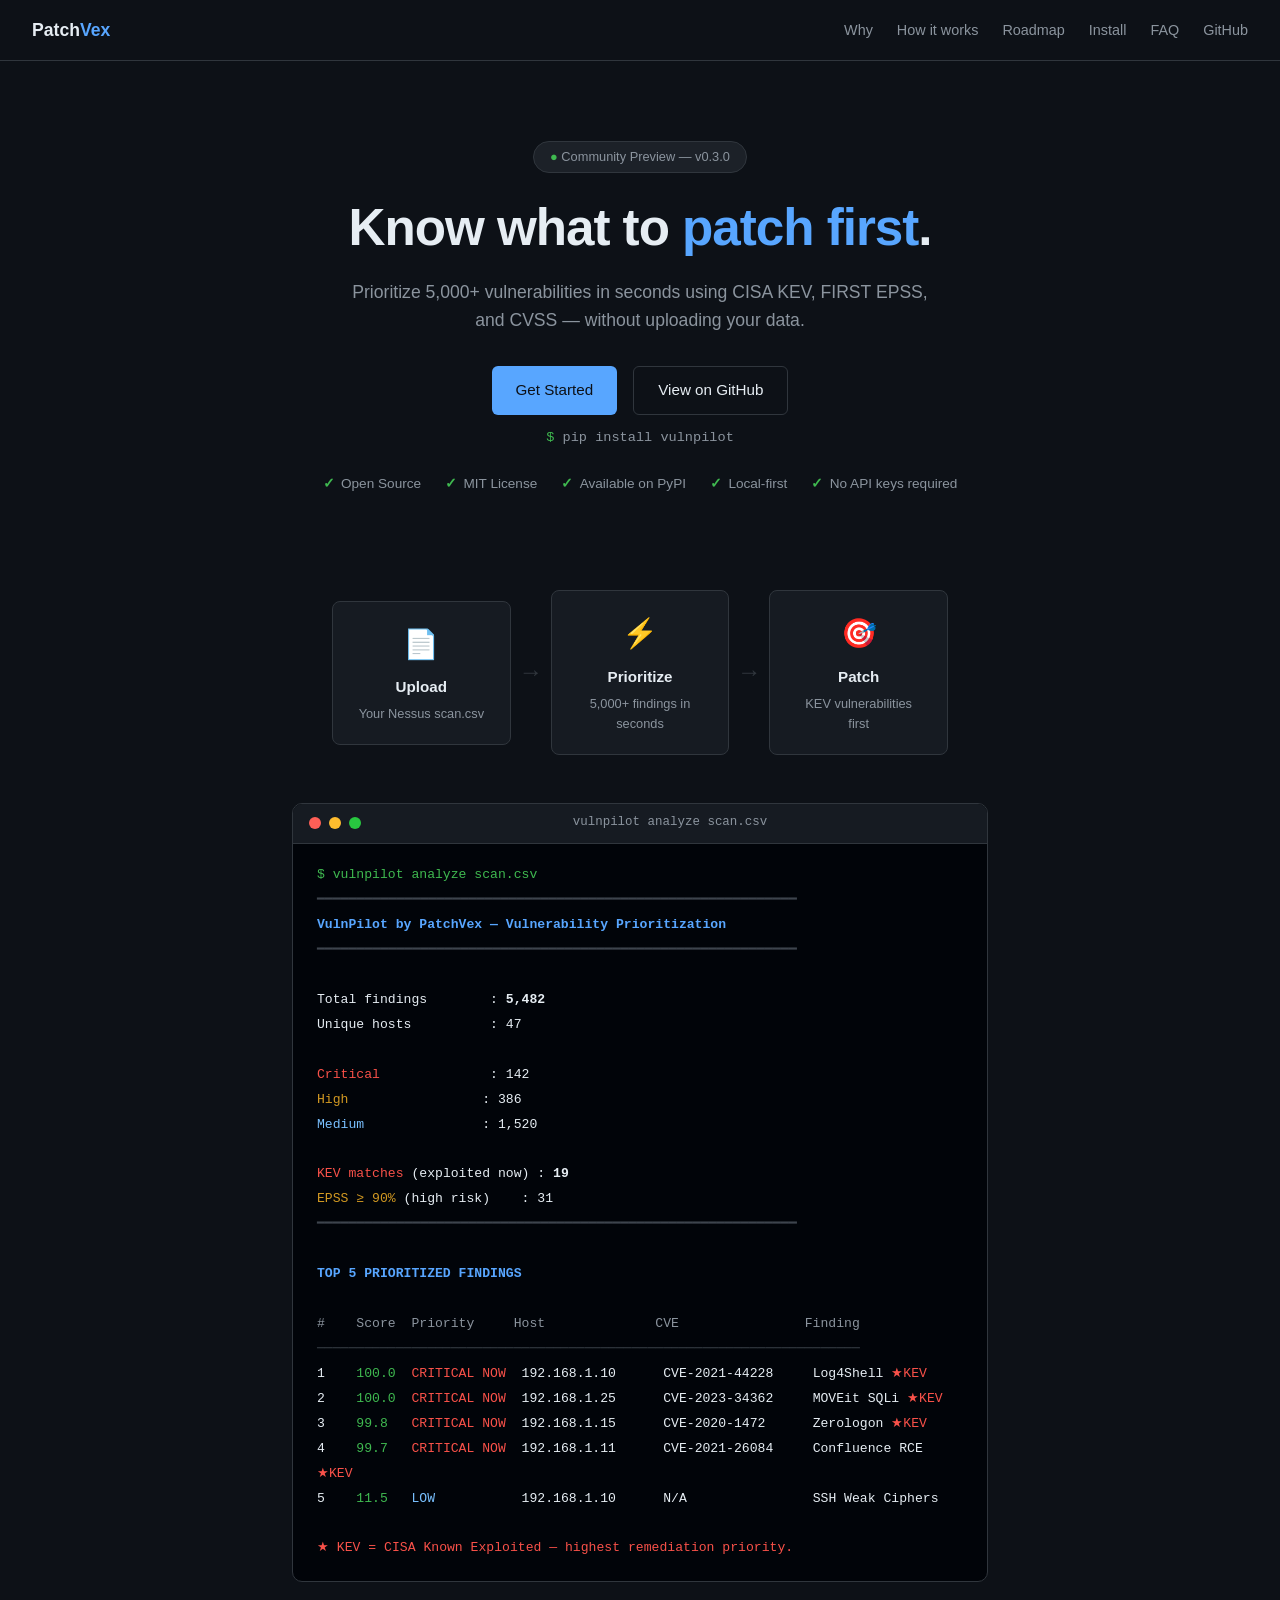
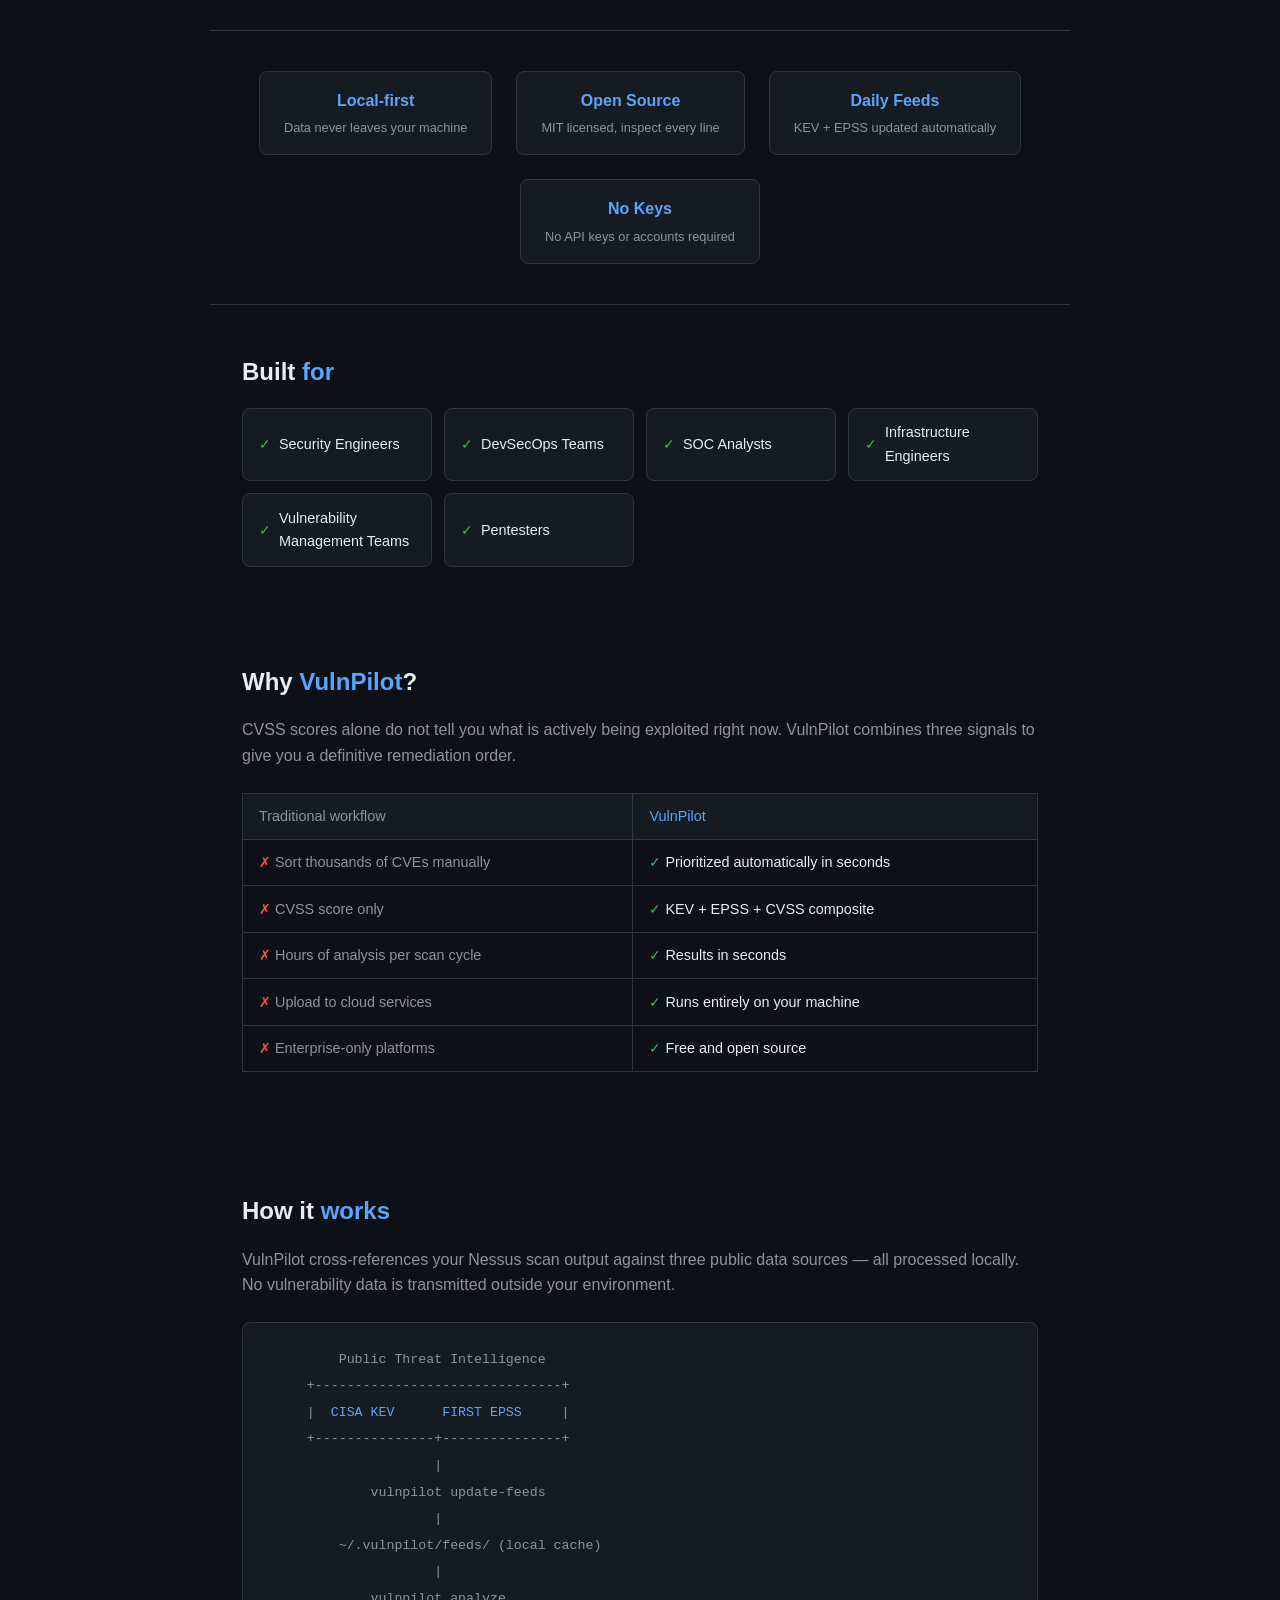
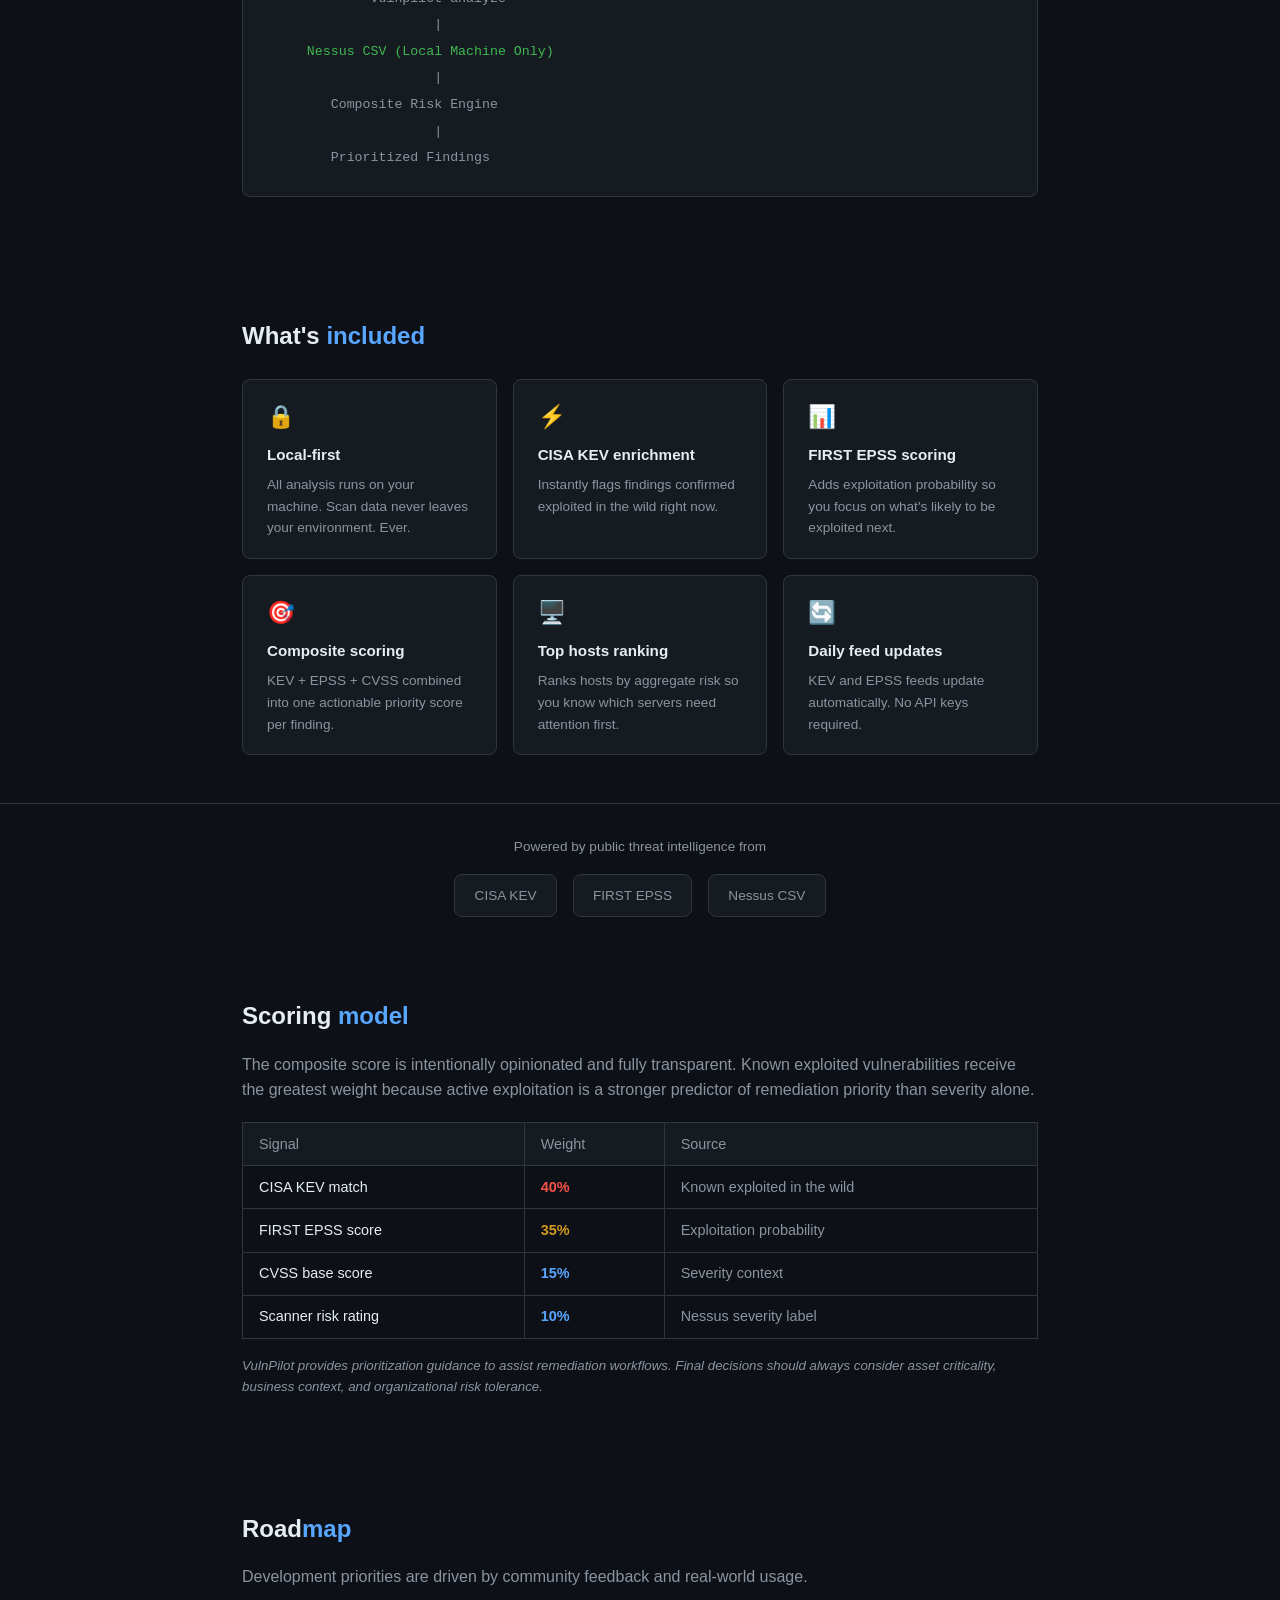
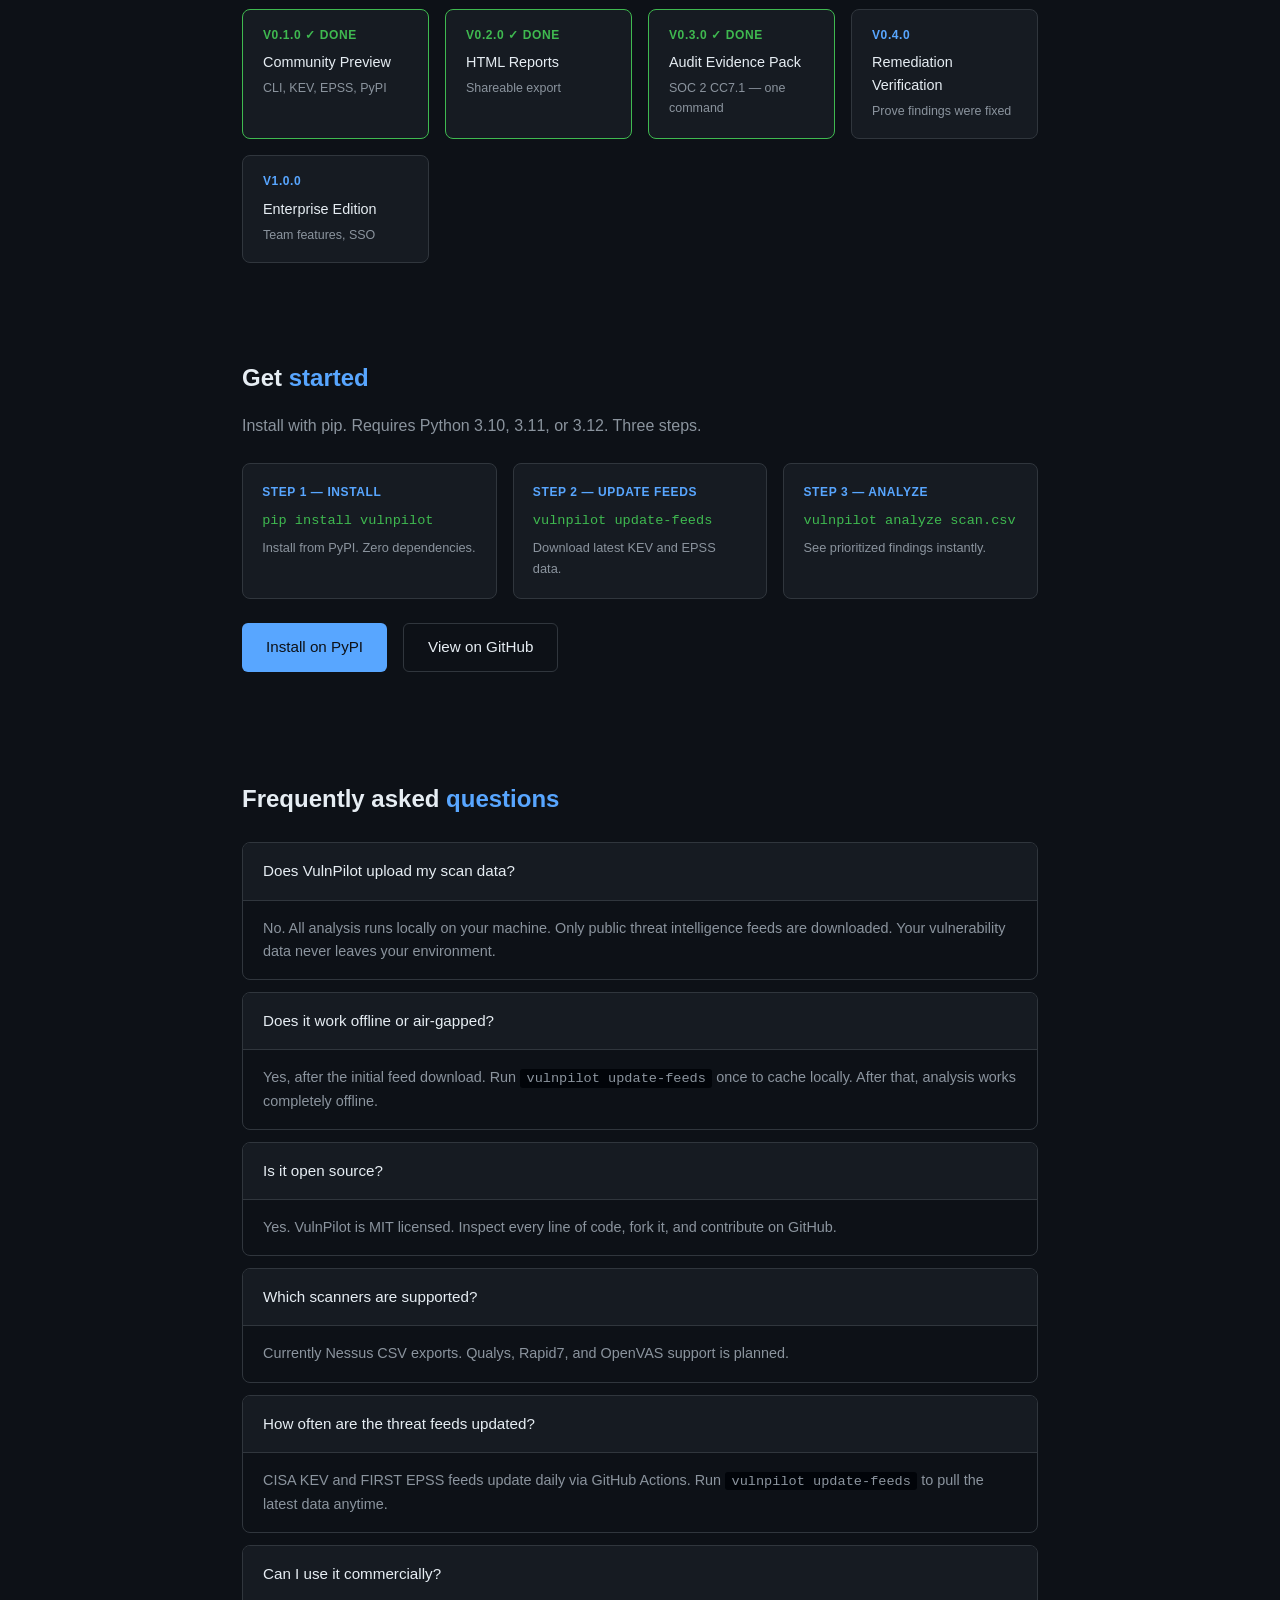
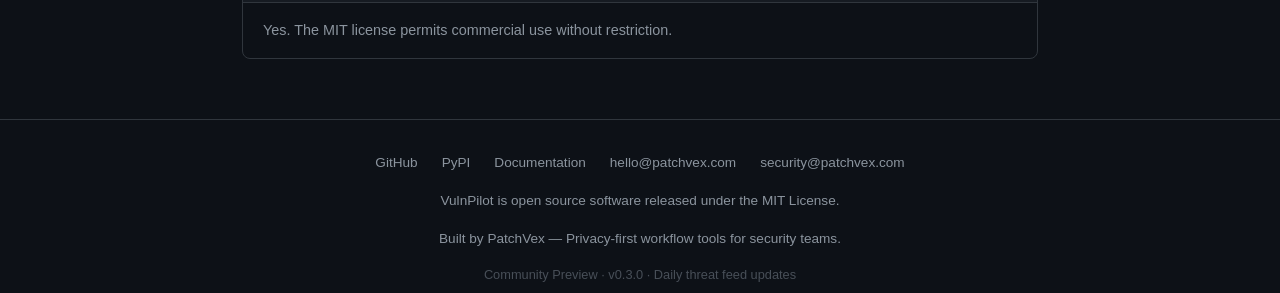
==== website/index.html @ 9aee4d4a "site: version badge and footer to v0.3.0, roadmap updated" ====
<!DOCTYPE html>
<html lang="en">
<head>
  <meta charset="UTF-8" />
  <meta name="viewport" content="width=device-width, initial-scale=1.0" />
  <meta name="description" content="VulnPilot by PatchVex — Prioritize 5,000+ vulnerabilities in seconds using CISA KEV, FIRST EPSS, and CVSS. Runs locally. Your data never leaves your machine." />
  <meta name="keywords" content="nessus vulnerability prioritization, CISA KEV, EPSS, vulnerability management, devsecops, security operations, vulnerability triage, CVE prioritization" />
  <link rel="icon" href="favicon.ico">
  <title>VulnPilot by PatchVex — Know what to patch first</title>
  <style>
    *, *::before, *::after { box-sizing: border-box; margin: 0; padding: 0; }
    :root {
      --bg: #0d1117; --surface: #161b22; --border: #30363d;
      --text: #e6edf3; --muted: #8b949e; --accent: #58a6ff;
      --green: #3fb950; --red: #f85149; --orange: #d29922;
      --font: -apple-system, BlinkMacSystemFont, 'Segoe UI', sans-serif;
      --mono: 'SFMono-Regular', Consolas, 'Liberation Mono', monospace;
    }
    body { background: var(--bg); color: var(--text); font-family: var(--font); line-height: 1.6; }
    a { color: var(--accent); text-decoration: none; }
    a:hover { text-decoration: underline; }

    nav {
      border-bottom: 1px solid var(--border); padding: 1rem 2rem;
      display: flex; justify-content: space-between; align-items: center;
      position: sticky; top: 0; background: var(--bg); z-index: 100;
    }
    .nav-brand { font-size: 1.1rem; font-weight: 600; }
    .nav-brand span { color: var(--accent); }
    .nav-links { display: flex; gap: 1.5rem; font-size: 0.9rem; }
    .nav-links a { color: var(--muted); }
    .nav-links a:hover { color: var(--text); text-decoration: none; }

    .hero { max-width: 860px; margin: 0 auto; padding: 5rem 2rem 3rem; text-align: center; }
    .badge {
      display: inline-block; background: #1c2128; border: 1px solid var(--border);
      border-radius: 2rem; padding: 0.3rem 1rem; font-size: 0.8rem;
      color: var(--muted); margin-bottom: 1.5rem;
    }
    .badge span { color: var(--green); }
    h1 { font-size: clamp(2rem, 5vw, 3.2rem); font-weight: 700; line-height: 1.2; margin-bottom: 1.2rem; letter-spacing: -0.02em; }
    h1 em { color: var(--accent); font-style: normal; }
    .subtitle { font-size: 1.1rem; color: var(--muted); max-width: 600px; margin: 0 auto 2rem; }
    .cta-group { display: flex; gap: 1rem; justify-content: center; flex-wrap: wrap; margin-bottom: 0.75rem; }
    .btn { display: inline-flex; align-items: center; gap: 0.5rem; padding: 0.7rem 1.5rem; border-radius: 6px; font-size: 0.95rem; font-weight: 500; transition: opacity 0.2s; }
    .btn:hover { opacity: 0.85; text-decoration: none; }
    .btn-primary { background: var(--accent); color: #0d1117; }
    .btn-secondary { background: transparent; color: var(--text); border: 1px solid var(--border); }
    .pip-hint { font-family: var(--mono); font-size: 0.85rem; color: var(--muted); margin-bottom: 1.5rem; }
    .pip-hint span { color: var(--green); }

    .trust-badges { display: flex; justify-content: center; gap: 1.5rem; flex-wrap: wrap; margin-top: 0.5rem; }
    .trust-item { display: flex; align-items: center; gap: 0.4rem; font-size: 0.85rem; color: var(--muted); }
    .trust-item .check { color: var(--green); font-weight: 600; }

    /* WORKFLOW */
    .workflow { display: flex; justify-content: center; align-items: center; gap: 0; max-width: 680px; margin: 3rem auto; padding: 0 2rem; flex-wrap: wrap; }
    .wf-step { background: var(--surface); border: 1px solid var(--border); border-radius: 8px; padding: 1.2rem 1.5rem; text-align: center; flex: 1; min-width: 150px; }
    .wf-icon { font-size: 1.8rem; margin-bottom: 0.5rem; }
    .wf-title { font-weight: 600; font-size: 0.95rem; margin-bottom: 0.3rem; }
    .wf-desc { font-size: 0.8rem; color: var(--muted); }
    .wf-arrow { font-size: 1.5rem; color: var(--border); padding: 0 0.5rem; flex-shrink: 0; }

    .terminal-wrap { max-width: 760px; margin: 3rem auto; padding: 0 2rem; }
    .terminal { background: #010409; border: 1px solid var(--border); border-radius: 10px; overflow: hidden; font-family: var(--mono); font-size: 0.82rem; }
    .terminal-bar { background: var(--surface); padding: 0.6rem 1rem; display: flex; align-items: center; gap: 0.5rem; border-bottom: 1px solid var(--border); }
    .dot { width: 12px; height: 12px; border-radius: 50%; }
    .dot-r { background: #ff5f57; } .dot-y { background: #febc2e; } .dot-g { background: #28c840; }
    .terminal-title { color: var(--muted); font-size: 0.78rem; margin: 0 auto; }
    .terminal-body { padding: 1.2rem 1.5rem; line-height: 1.9; }
    .t-cmd { color: var(--green); } .t-head { color: var(--accent); font-weight: bold; }
    .t-sep { color: #3d444d; } .t-crit { color: var(--red); } .t-warn { color: var(--orange); }
    .t-low { color: #79c0ff; } .t-muted { color: var(--muted); } .t-kev { color: var(--red); } .t-score { color: var(--green); }

    .stats { display: flex; justify-content: center; gap: 1.5rem; padding: 2.5rem 2rem; flex-wrap: wrap; border-top: 1px solid var(--border); border-bottom: 1px solid var(--border); max-width: 860px; margin: 0 auto; }
    .stat-item { background: var(--surface); border: 1px solid var(--border); border-radius: 8px; padding: 1rem 1.5rem; text-align: center; min-width: 160px; }
    .stat-num { font-size: 1rem; font-weight: 600; color: var(--accent); }
    .stat-label { font-size: 0.8rem; color: var(--muted); margin-top: 0.3rem; }

    .who-section { max-width: 860px; margin: 0 auto; padding: 3rem 2rem; }
    .who-grid { display: grid; grid-template-columns: repeat(auto-fit, minmax(160px, 1fr)); gap: 0.75rem; margin-top: 1rem; }
    .who-item { background: var(--surface); border: 1px solid var(--border); border-radius: 8px; padding: 0.8rem 1rem; font-size: 0.9rem; display: flex; align-items: center; gap: 0.5rem; }
    .who-item .check { color: var(--green); }

    section { max-width: 860px; margin: 0 auto; padding: 3rem 2rem; }
    h2 { font-size: 1.5rem; font-weight: 600; margin-bottom: 1rem; }
    h2 .accent { color: var(--accent); }
    p { color: var(--muted); margin-bottom: 1rem; }

    .compare-table { width: 100%; border-collapse: collapse; margin: 1.5rem 0; font-size: 0.9rem; }
    .compare-table th { text-align: left; padding: 0.7rem 1rem; background: var(--surface); border: 1px solid var(--border); color: var(--muted); font-weight: 500; }
    .compare-table th:last-child { color: var(--accent); }
    .compare-table td { padding: 0.7rem 1rem; border: 1px solid var(--border); color: var(--muted); }
    .compare-table td:last-child { color: var(--text); }
    .cross { color: var(--red); } .check-g { color: var(--green); }

    .arch { background: var(--surface); border: 1px solid var(--border); border-radius: 8px; padding: 1.5rem 2rem; font-family: var(--mono); font-size: 0.83rem; line-height: 2; color: var(--muted); margin: 1.5rem 0; overflow-x: auto; }
    .arch .hl { color: var(--accent); } .arch .gr { color: var(--green); }

    .features { display: grid; grid-template-columns: repeat(auto-fit, minmax(240px, 1fr)); gap: 1rem; margin-top: 1.5rem; }
    .feature { background: var(--surface); border: 1px solid var(--border); border-radius: 8px; padding: 1.2rem 1.5rem; }
    .feature-icon { font-size: 1.4rem; margin-bottom: 0.5rem; }
    .feature-title { font-weight: 600; margin-bottom: 0.4rem; font-size: 0.95rem; }
    .feature-desc { font-size: 0.85rem; color: var(--muted); }

    .powered-by { text-align: center; padding: 2rem; border-top: 1px solid var(--border); }
    .powered-by p { font-size: 0.85rem; color: var(--muted); margin-bottom: 1rem; }
    .powered-logos { display: flex; justify-content: center; gap: 1rem; flex-wrap: wrap; }
    .powered-logo { background: var(--surface); border: 1px solid var(--border); border-radius: 8px; padding: 0.6rem 1.2rem; font-size: 0.85rem; color: var(--muted); font-weight: 500; }
    .powered-logo a { color: var(--muted); }
    .powered-logo a:hover { color: var(--text); text-decoration: none; }

    .score-table { width: 100%; border-collapse: collapse; margin-top: 1.2rem; font-size: 0.9rem; }
    .score-table th { text-align: left; padding: 0.6rem 1rem; background: var(--surface); border: 1px solid var(--border); color: var(--muted); font-weight: 500; }
    .score-table td { padding: 0.6rem 1rem; border: 1px solid var(--border); color: var(--muted); }
    .score-table td:first-child { color: var(--text); font-weight: 500; }
    .w-high { color: var(--red); font-weight: 600; } .w-med { color: var(--orange); font-weight: 600; } .w-low { color: var(--accent); font-weight: 600; }

    .roadmap-grid { display: grid; grid-template-columns: repeat(auto-fit, minmax(160px, 1fr)); gap: 1rem; margin-top: 1.2rem; }
    .roadmap-item { background: var(--surface); border: 1px solid var(--border); border-radius: 8px; padding: 1rem 1.25rem; }
    .roadmap-ver { font-size: 0.75rem; color: var(--accent); font-weight: 600; margin-bottom: 0.4rem; text-transform: uppercase; letter-spacing: 0.05em; }
    .roadmap-feature { font-size: 0.9rem; font-weight: 500; margin-bottom: 0.3rem; }
    .roadmap-status { font-size: 0.78rem; color: var(--muted); }
    .done { border-color: var(--green); }
    .done .roadmap-ver { color: var(--green); }

    .install-steps { display: grid; grid-template-columns: repeat(auto-fit, minmax(200px, 1fr)); gap: 1rem; margin: 1.5rem 0; }
    .install-step { background: var(--surface); border: 1px solid var(--border); border-radius: 8px; padding: 1.2rem; }
    .step-num { font-size: 0.75rem; color: var(--accent); font-weight: 600; margin-bottom: 0.5rem; text-transform: uppercase; letter-spacing: 0.05em; }
    .step-cmd { font-family: var(--mono); font-size: 0.85rem; color: var(--green); margin-bottom: 0.4rem; }
    .step-desc { font-size: 0.8rem; color: var(--muted); }

    .faq { margin-top: 1.5rem; }
    .faq-item { border: 1px solid var(--border); border-radius: 8px; margin-bottom: 0.75rem; overflow: hidden; }
    .faq-q { padding: 1rem 1.25rem; font-weight: 500; font-size: 0.95rem; background: var(--surface); }
    .faq-a { padding: 1rem 1.25rem; font-size: 0.9rem; color: var(--muted); border-top: 1px solid var(--border); }
    .faq-a code { font-family: var(--mono); background: #010409; padding: 0.1rem 0.4rem; border-radius: 3px; font-size: 0.85rem; }

    footer { border-top: 1px solid var(--border); padding: 2rem; text-align: center; color: var(--muted); font-size: 0.85rem; }
    footer a { color: var(--muted); }
    footer a:hover { color: var(--text); }
    .footer-links { display: flex; justify-content: center; gap: 1.5rem; margin-bottom: 1rem; flex-wrap: wrap; }
    .footer-meta { margin-top: 0.75rem; font-size: 0.8rem; color: #484f58; }

    @media (max-width: 600px) {
      .nav-links { display: none; }
      .wf-arrow { display: none; }
      .trust-badges { gap: 0.75rem; }
    }
  </style>
</head>
<body>

<nav>
  <div class="nav-brand">Patch<span>Vex</span></div>
  <div class="nav-links">
    <a href="#why">Why</a>
    <a href="#how-it-works">How it works</a>
    <a href="#roadmap">Roadmap</a>
    <a href="#install">Install</a>
    <a href="#faq">FAQ</a>
    <a href="https://github.com/PatchVex/vulnpilot">GitHub</a>
  </div>
</nav>

<div class="hero">
  <div class="badge"><span>●</span> Community Preview — v0.3.0</div>
  <h1>Know what to <em>patch first</em>.</h1>
  <p class="subtitle">
    Prioritize 5,000+ vulnerabilities in seconds using CISA KEV, FIRST EPSS, and CVSS — without uploading your data.
  </p>
  <div class="cta-group">
    <a href="https://pypi.org/project/vulnpilot/" class="btn btn-primary">Get Started</a>
    <a href="https://github.com/PatchVex/vulnpilot" class="btn btn-secondary">View on GitHub</a>
  </div>
  <p class="pip-hint"><span>$</span> pip install vulnpilot</p>
  <div class="trust-badges">
    <div class="trust-item"><span class="check">✓</span> Open Source</div>
    <div class="trust-item"><span class="check">✓</span> MIT License</div>
    <div class="trust-item"><span class="check">✓</span> Available on PyPI</div>
    <div class="trust-item"><span class="check">✓</span> Local-first</div>
    <div class="trust-item"><span class="check">✓</span> No API keys required</div>
  </div>
</div>

<!-- WORKFLOW -->
<div class="workflow">
  <div class="wf-step">
    <div class="wf-icon">📄</div>
    <div class="wf-title">Upload</div>
    <div class="wf-desc">Your Nessus scan.csv</div>
  </div>
  <div class="wf-arrow">→</div>
  <div class="wf-step">
    <div class="wf-icon">⚡</div>
    <div class="wf-title">Prioritize</div>
    <div class="wf-desc">5,000+ findings in seconds</div>
  </div>
  <div class="wf-arrow">→</div>
  <div class="wf-step">
    <div class="wf-icon">🎯</div>
    <div class="wf-title">Patch</div>
    <div class="wf-desc">KEV vulnerabilities first</div>
  </div>
</div>

<!-- TERMINAL -->
<div class="terminal-wrap">
  <div class="terminal">
    <div class="terminal-bar">
      <div class="dot dot-r"></div><div class="dot dot-y"></div><div class="dot dot-g"></div>
      <span class="terminal-title">vulnpilot analyze scan.csv</span>
    </div>
    <div class="terminal-body">
      <div class="t-cmd">$ vulnpilot analyze scan.csv</div>
      <div class="t-sep">━━━━━━━━━━━━━━━━━━━━━━━━━━━━━━━━━━━━━━━━━━━━━━━━━━━━━━━━━━━━</div>
      <div class="t-head">  VulnPilot by PatchVex — Vulnerability Prioritization</div>
      <div class="t-sep">━━━━━━━━━━━━━━━━━━━━━━━━━━━━━━━━━━━━━━━━━━━━━━━━━━━━━━━━━━━━</div>
      <div>&nbsp;</div>
      <div>  Total findings&nbsp;&nbsp;&nbsp;&nbsp;&nbsp;&nbsp;&nbsp;&nbsp;: <strong>5,482</strong></div>
      <div>  Unique hosts&nbsp;&nbsp;&nbsp;&nbsp;&nbsp;&nbsp;&nbsp;&nbsp;&nbsp;&nbsp;: 47</div>
      <div>&nbsp;</div>
      <div>  <span class="t-crit">Critical</span>&nbsp;&nbsp;&nbsp;&nbsp;&nbsp;&nbsp;&nbsp;&nbsp;&nbsp;&nbsp;&nbsp;&nbsp;&nbsp;&nbsp;: 142</div>
      <div>  <span class="t-warn">High</span>&nbsp;&nbsp;&nbsp;&nbsp;&nbsp;&nbsp;&nbsp;&nbsp;&nbsp;&nbsp;&nbsp;&nbsp;&nbsp;&nbsp;&nbsp;&nbsp;&nbsp;: 386</div>
      <div>  <span class="t-low">Medium</span>&nbsp;&nbsp;&nbsp;&nbsp;&nbsp;&nbsp;&nbsp;&nbsp;&nbsp;&nbsp;&nbsp;&nbsp;&nbsp;&nbsp;&nbsp;: 1,520</div>
      <div>&nbsp;</div>
      <div>  <span class="t-kev">KEV matches</span> (exploited now) : <strong>19</strong></div>
      <div>  <span class="t-warn">EPSS &ge; 90%</span> (high risk)&nbsp;&nbsp;&nbsp;&nbsp;: 31</div>
      <div class="t-sep">━━━━━━━━━━━━━━━━━━━━━━━━━━━━━━━━━━━━━━━━━━━━━━━━━━━━━━━━━━━━</div>
      <div>&nbsp;</div>
      <div class="t-head">  TOP 5 PRIORITIZED FINDINGS</div>
      <div>&nbsp;</div>
      <div class="t-muted">  #&nbsp;&nbsp;&nbsp;&nbsp;Score&nbsp;&nbsp;Priority&nbsp;&nbsp;&nbsp;&nbsp;&nbsp;Host&nbsp;&nbsp;&nbsp;&nbsp;&nbsp;&nbsp;&nbsp;&nbsp;&nbsp;&nbsp;&nbsp;&nbsp;&nbsp;&nbsp;CVE&nbsp;&nbsp;&nbsp;&nbsp;&nbsp;&nbsp;&nbsp;&nbsp;&nbsp;&nbsp;&nbsp;&nbsp;&nbsp;&nbsp;&nbsp;&nbsp;Finding</div>
      <div class="t-sep">  ─────────────────────────────────────────────────────────────────────</div>
      <div>  1&nbsp;&nbsp;&nbsp;&nbsp;<span class="t-score">100.0</span>&nbsp;&nbsp;<span class="t-crit">CRITICAL NOW</span>&nbsp;&nbsp;192.168.1.10&nbsp;&nbsp;&nbsp;&nbsp;&nbsp;&nbsp;CVE-2021-44228&nbsp;&nbsp;&nbsp;&nbsp;&nbsp;Log4Shell <span class="t-kev">★KEV</span></div>
      <div>  2&nbsp;&nbsp;&nbsp;&nbsp;<span class="t-score">100.0</span>&nbsp;&nbsp;<span class="t-crit">CRITICAL NOW</span>&nbsp;&nbsp;192.168.1.25&nbsp;&nbsp;&nbsp;&nbsp;&nbsp;&nbsp;CVE-2023-34362&nbsp;&nbsp;&nbsp;&nbsp;&nbsp;MOVEit SQLi <span class="t-kev">★KEV</span></div>
      <div>  3&nbsp;&nbsp;&nbsp;&nbsp;<span class="t-score">99.8</span>&nbsp;&nbsp;&nbsp;<span class="t-crit">CRITICAL NOW</span>&nbsp;&nbsp;192.168.1.15&nbsp;&nbsp;&nbsp;&nbsp;&nbsp;&nbsp;CVE-2020-1472&nbsp;&nbsp;&nbsp;&nbsp;&nbsp;&nbsp;Zerologon <span class="t-kev">★KEV</span></div>
      <div>  4&nbsp;&nbsp;&nbsp;&nbsp;<span class="t-score">99.7</span>&nbsp;&nbsp;&nbsp;<span class="t-crit">CRITICAL NOW</span>&nbsp;&nbsp;192.168.1.11&nbsp;&nbsp;&nbsp;&nbsp;&nbsp;&nbsp;CVE-2021-26084&nbsp;&nbsp;&nbsp;&nbsp;&nbsp;Confluence RCE <span class="t-kev">★KEV</span></div>
      <div>  5&nbsp;&nbsp;&nbsp;&nbsp;<span class="t-score">11.5</span>&nbsp;&nbsp;&nbsp;<span class="t-low">LOW</span>&nbsp;&nbsp;&nbsp;&nbsp;&nbsp;&nbsp;&nbsp;&nbsp;&nbsp;&nbsp;&nbsp;192.168.1.10&nbsp;&nbsp;&nbsp;&nbsp;&nbsp;&nbsp;N/A&nbsp;&nbsp;&nbsp;&nbsp;&nbsp;&nbsp;&nbsp;&nbsp;&nbsp;&nbsp;&nbsp;&nbsp;&nbsp;&nbsp;&nbsp;&nbsp;SSH Weak Ciphers</div>
      <div>&nbsp;</div>
      <div class="t-kev">  ★ KEV = CISA Known Exploited — highest remediation priority.</div>
    </div>
  </div>
</div>

<!-- STATS -->
<div class="stats">
  <div class="stat-item"><div class="stat-num">Local-first</div><div class="stat-label">Data never leaves your machine</div></div>
  <div class="stat-item"><div class="stat-num">Open Source</div><div class="stat-label">MIT licensed, inspect every line</div></div>
  <div class="stat-item"><div class="stat-num">Daily Feeds</div><div class="stat-label">KEV + EPSS updated automatically</div></div>
  <div class="stat-item"><div class="stat-num">No Keys</div><div class="stat-label">No API keys or accounts required</div></div>
</div>

<!-- WHO IS THIS FOR -->
<div class="who-section">
  <h2>Built <span style="color:var(--accent)">for</span></h2>
  <div class="who-grid">
    <div class="who-item"><span class="check">✓</span> Security Engineers</div>
    <div class="who-item"><span class="check">✓</span> DevSecOps Teams</div>
    <div class="who-item"><span class="check">✓</span> SOC Analysts</div>
    <div class="who-item"><span class="check">✓</span> Infrastructure Engineers</div>
    <div class="who-item"><span class="check">✓</span> Vulnerability Management Teams</div>
    <div class="who-item"><span class="check">✓</span> Pentesters</div>
  </div>
</div>

<!-- WHY -->
<section id="why">
  <h2>Why <span class="accent">VulnPilot</span>?</h2>
  <p>CVSS scores alone do not tell you what is actively being exploited right now. VulnPilot combines three signals to give you a definitive remediation order.</p>
  <table class="compare-table">
    <thead><tr><th>Traditional workflow</th><th>VulnPilot</th></tr></thead>
    <tbody>
      <tr><td><span class="cross">✗</span> Sort thousands of CVEs manually</td><td><span class="check-g">✓</span> Prioritized automatically in seconds</td></tr>
      <tr><td><span class="cross">✗</span> CVSS score only</td><td><span class="check-g">✓</span> KEV + EPSS + CVSS composite</td></tr>
      <tr><td><span class="cross">✗</span> Hours of analysis per scan cycle</td><td><span class="check-g">✓</span> Results in seconds</td></tr>
      <tr><td><span class="cross">✗</span> Upload to cloud services</td><td><span class="check-g">✓</span> Runs entirely on your machine</td></tr>
      <tr><td><span class="cross">✗</span> Enterprise-only platforms</td><td><span class="check-g">✓</span> Free and open source</td></tr>
    </tbody>
  </table>
</section>

<!-- HOW IT WORKS -->
<section id="how-it-works">
  <h2>How it <span class="accent">works</span></h2>
  <p>VulnPilot cross-references your Nessus scan output against three public data sources — all processed locally. No vulnerability data is transmitted outside your environment.</p>
  <div class="arch">
<pre>
        Public Threat Intelligence
    +-------------------------------+
    |  <span class="hl">CISA KEV</span>      <span class="hl">FIRST EPSS</span>     |
    +---------------+---------------+
                    |
            vulnpilot update-feeds
                    |
        ~/.vulnpilot/feeds/ (local cache)
                    |
            vulnpilot analyze
                    |
    <span class="gr">Nessus CSV (Local Machine Only)</span>
                    |
       Composite Risk Engine
                    |
       Prioritized Findings
</pre>
  </div>
</section>

<!-- FEATURES -->
<section>
  <h2>What's <span class="accent">included</span></h2>
  <div class="features">
    <div class="feature"><div class="feature-icon">🔒</div><div class="feature-title">Local-first</div><div class="feature-desc">All analysis runs on your machine. Scan data never leaves your environment. Ever.</div></div>
    <div class="feature"><div class="feature-icon">⚡</div><div class="feature-title">CISA KEV enrichment</div><div class="feature-desc">Instantly flags findings confirmed exploited in the wild right now.</div></div>
    <div class="feature"><div class="feature-icon">📊</div><div class="feature-title">FIRST EPSS scoring</div><div class="feature-desc">Adds exploitation probability so you focus on what's likely to be exploited next.</div></div>
    <div class="feature"><div class="feature-icon">🎯</div><div class="feature-title">Composite scoring</div><div class="feature-desc">KEV + EPSS + CVSS combined into one actionable priority score per finding.</div></div>
    <div class="feature"><div class="feature-icon">🖥️</div><div class="feature-title">Top hosts ranking</div><div class="feature-desc">Ranks hosts by aggregate risk so you know which servers need attention first.</div></div>
    <div class="feature"><div class="feature-icon">🔄</div><div class="feature-title">Daily feed updates</div><div class="feature-desc">KEV and EPSS feeds update automatically. No API keys required.</div></div>
  </div>
</section>

<!-- POWERED BY -->
<div class="powered-by">
  <p>Powered by public threat intelligence from</p>
  <div class="powered-logos">
    <div class="powered-logo"><a href="https://www.cisa.gov/known-exploited-vulnerabilities-catalog" target="_blank">CISA KEV</a></div>
    <div class="powered-logo"><a href="https://www.first.org/epss/" target="_blank">FIRST EPSS</a></div>
    <div class="powered-logo"><a href="https://www.tenable.com/products/nessus" target="_blank">Nessus CSV</a></div>
  </div>
</div>

<!-- SCORING -->
<section>
  <h2>Scoring <span class="accent">model</span></h2>
  <p>The composite score is intentionally opinionated and fully transparent. Known exploited vulnerabilities receive the greatest weight because active exploitation is a stronger predictor of remediation priority than severity alone.</p>
  <table class="score-table">
    <thead><tr><th>Signal</th><th>Weight</th><th>Source</th></tr></thead>
    <tbody>
      <tr><td>CISA KEV match</td><td><span class="w-high">40%</span></td><td>Known exploited in the wild</td></tr>
      <tr><td>FIRST EPSS score</td><td><span class="w-med">35%</span></td><td>Exploitation probability</td></tr>
      <tr><td>CVSS base score</td><td><span class="w-low">15%</span></td><td>Severity context</td></tr>
      <tr><td>Scanner risk rating</td><td><span class="w-low">10%</span></td><td>Nessus severity label</td></tr>
    </tbody>
  </table>
  <p style="margin-top:1rem;font-size:0.83rem;font-style:italic;">VulnPilot provides prioritization guidance to assist remediation workflows. Final decisions should always consider asset criticality, business context, and organizational risk tolerance.</p>
</section>

<!-- ROADMAP -->
<section id="roadmap">
  <h2>Road<span class="accent">map</span></h2>
  <p>Development priorities are driven by community feedback and real-world usage.</p>
  <div class="roadmap-grid">
    <div class="roadmap-item done"><div class="roadmap-ver">v0.1.0 ✓ Done</div><div class="roadmap-feature">Community Preview</div><div class="roadmap-status">CLI, KEV, EPSS, PyPI</div></div>
    <div class="roadmap-item done"><div class="roadmap-ver">v0.2.0 ✓ Done</div><div class="roadmap-feature">HTML Reports</div><div class="roadmap-status">Shareable export</div></div>
    <div class="roadmap-item done"><div class="roadmap-ver">v0.3.0 ✓ Done</div><div class="roadmap-feature">Audit Evidence Pack</div><div class="roadmap-status">SOC 2 CC7.1 — one command</div></div>
    <div class="roadmap-item"><div class="roadmap-ver">v0.4.0</div><div class="roadmap-feature">Remediation Verification</div><div class="roadmap-status">Prove findings were fixed</div></div>
    <div class="roadmap-item"><div class="roadmap-ver">v1.0.0</div><div class="roadmap-feature">Enterprise Edition</div><div class="roadmap-status">Team features, SSO</div></div>
  </div>
</section>

<!-- INSTALL -->
<section id="install">
  <h2>Get <span class="accent">started</span></h2>
  <p>Install with pip. Requires Python 3.10, 3.11, or 3.12. Three steps.</p>
  <div class="install-steps">
    <div class="install-step"><div class="step-num">Step 1 — Install</div><div class="step-cmd">pip install vulnpilot</div><div class="step-desc">Install from PyPI. Zero dependencies.</div></div>
    <div class="install-step"><div class="step-num">Step 2 — Update feeds</div><div class="step-cmd">vulnpilot update-feeds</div><div class="step-desc">Download latest KEV and EPSS data.</div></div>
    <div class="install-step"><div class="step-num">Step 3 — Analyze</div><div class="step-cmd">vulnpilot analyze scan.csv</div><div class="step-desc">See prioritized findings instantly.</div></div>
  </div>
  <div class="cta-group" style="justify-content:flex-start;margin-top:1.5rem;">
    <a href="https://pypi.org/project/vulnpilot/" class="btn btn-primary">Install on PyPI</a>
    <a href="https://github.com/PatchVex/vulnpilot" class="btn btn-secondary">View on GitHub</a>
  </div>
</section>

<!-- FAQ -->
<section id="faq">
  <h2>Frequently asked <span class="accent">questions</span></h2>
  <div class="faq">
    <div class="faq-item"><div class="faq-q">Does VulnPilot upload my scan data?</div><div class="faq-a">No. All analysis runs locally on your machine. Only public threat intelligence feeds are downloaded. Your vulnerability data never leaves your environment.</div></div>
    <div class="faq-item"><div class="faq-q">Does it work offline or air-gapped?</div><div class="faq-a">Yes, after the initial feed download. Run <code>vulnpilot update-feeds</code> once to cache locally. After that, analysis works completely offline.</div></div>
    <div class="faq-item"><div class="faq-q">Is it open source?</div><div class="faq-a">Yes. VulnPilot is MIT licensed. Inspect every line of code, fork it, and contribute on GitHub.</div></div>
    <div class="faq-item"><div class="faq-q">Which scanners are supported?</div><div class="faq-a">Currently Nessus CSV exports. Qualys, Rapid7, and OpenVAS support is planned.</div></div>
    <div class="faq-item"><div class="faq-q">How often are the threat feeds updated?</div><div class="faq-a">CISA KEV and FIRST EPSS feeds update daily via GitHub Actions. Run <code>vulnpilot update-feeds</code> to pull the latest data anytime.</div></div>
    <div class="faq-item"><div class="faq-q">Can I use it commercially?</div><div class="faq-a">Yes. The MIT license permits commercial use without restriction.</div></div>
  </div>
</section>

<footer>
  <div class="footer-links">
    <a href="https://github.com/PatchVex/vulnpilot">GitHub</a>
    <a href="https://pypi.org/project/vulnpilot/">PyPI</a>
    <a href="https://github.com/PatchVex/vulnpilot/blob/main/README.md">Documentation</a>
    <a href="mailto:hello@patchvex.com">hello@patchvex.com</a>
    <a href="mailto:security@patchvex.com">security@patchvex.com</a>
  </div>
  <p>VulnPilot is open source software released under the MIT License.</p>
  <p style="margin-top:0.5rem;">Built by <a href="https://patchvex.com">PatchVex</a> — Privacy-first workflow tools for security teams.</p>
  <div class="footer-meta">Community Preview · v0.3.0 · Daily threat feed updates</div>
</footer>

</body>
</html>
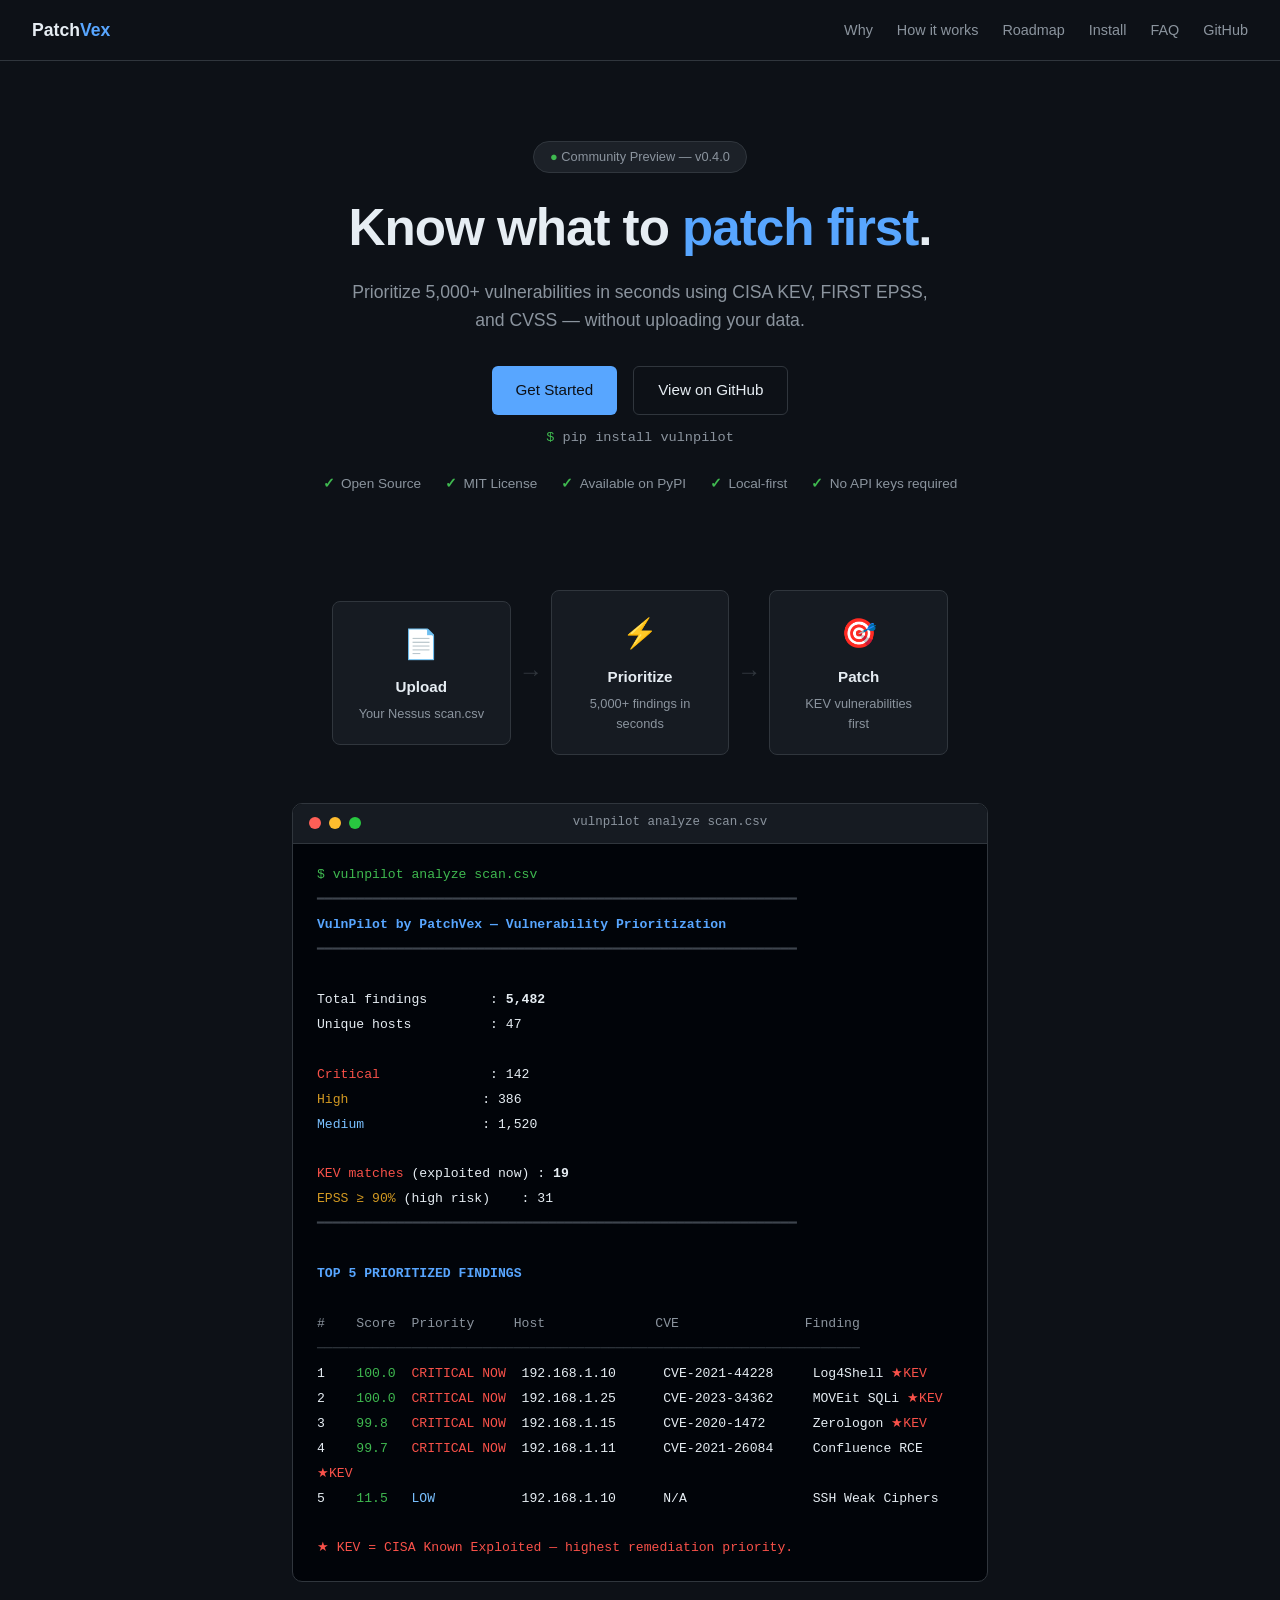
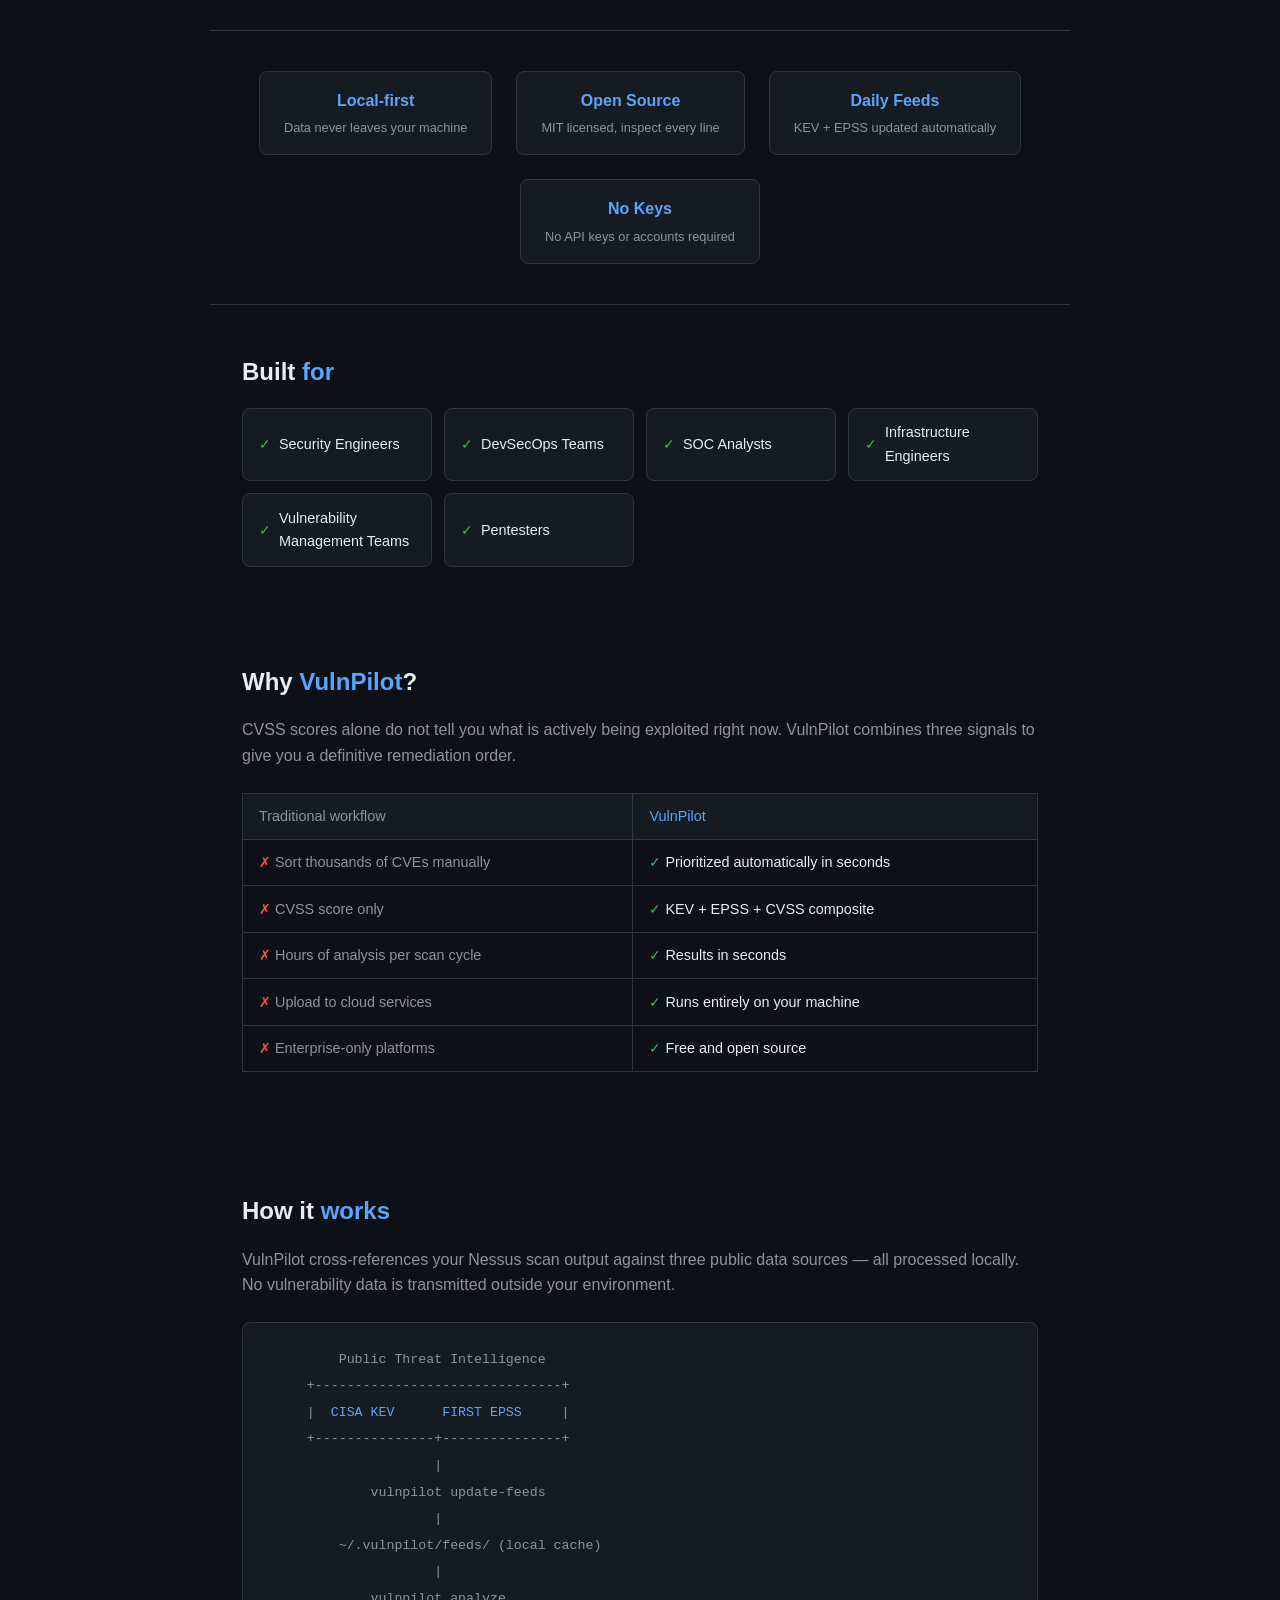
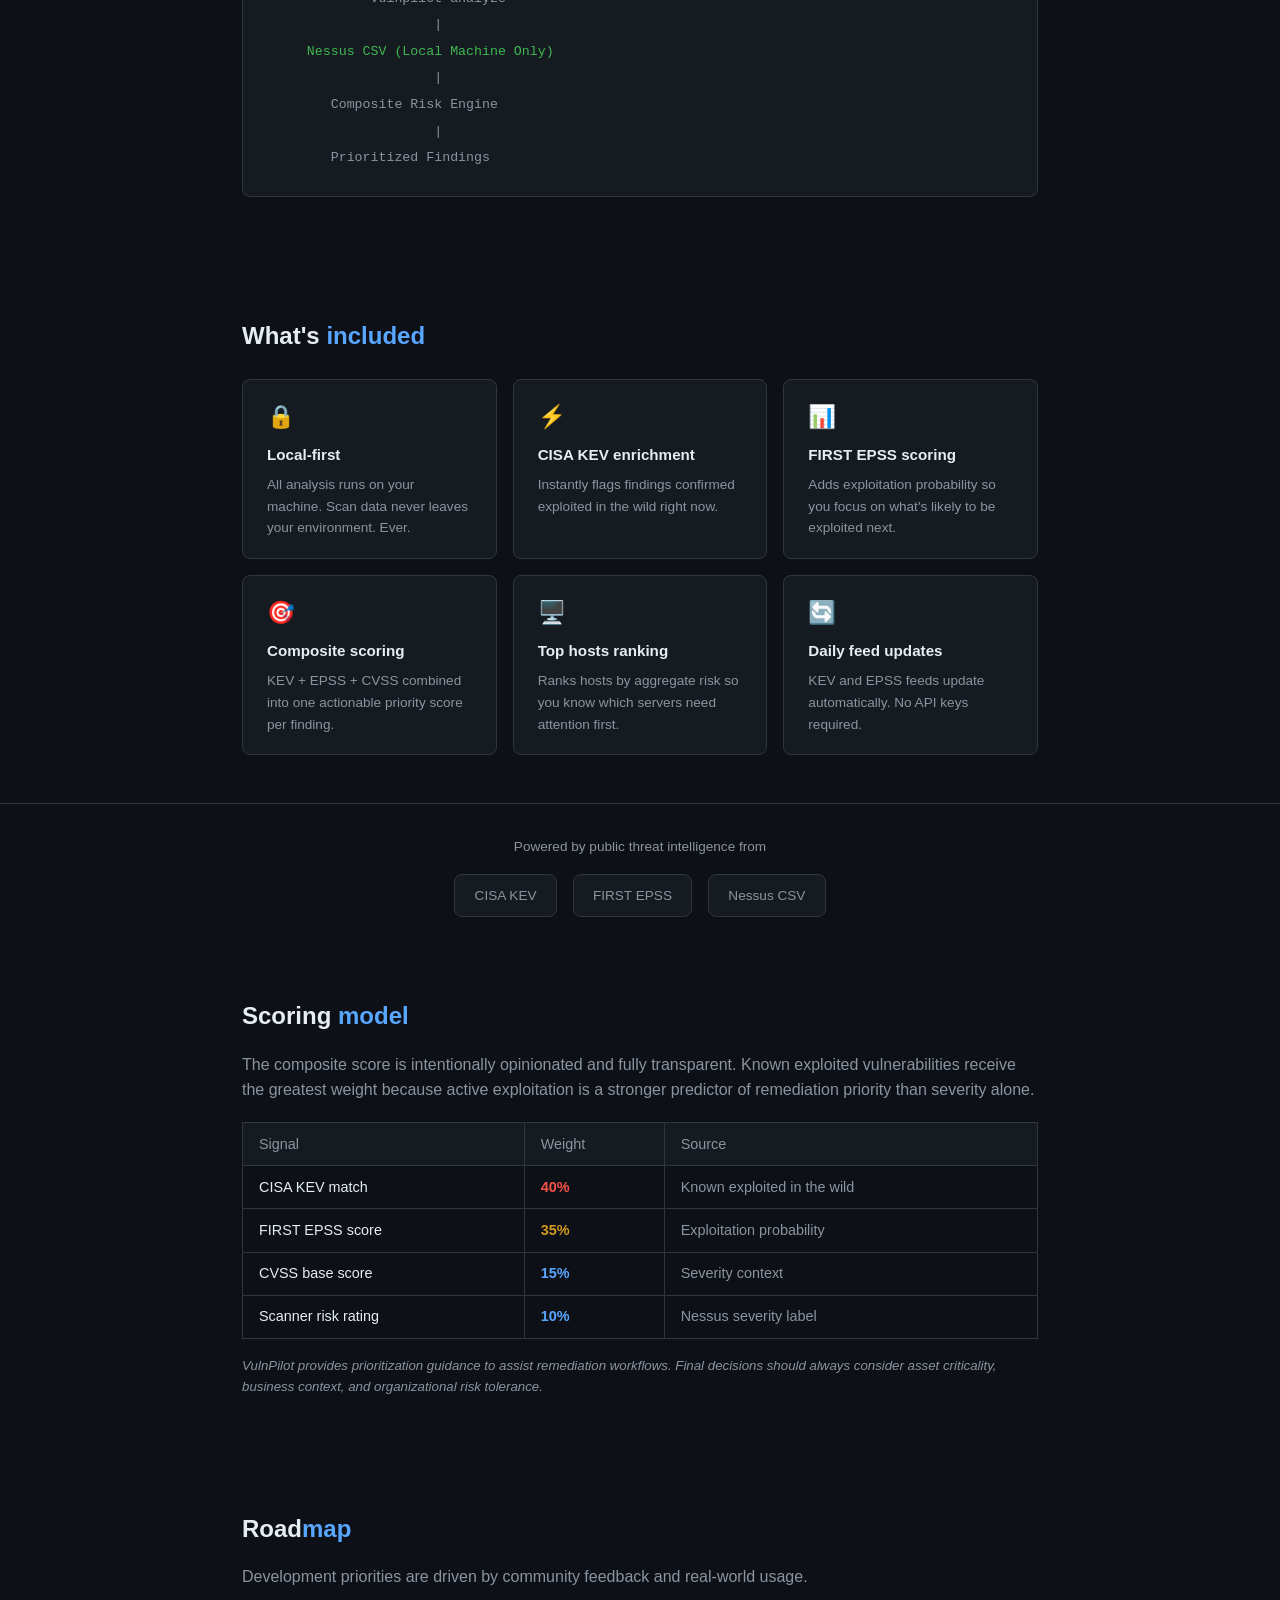
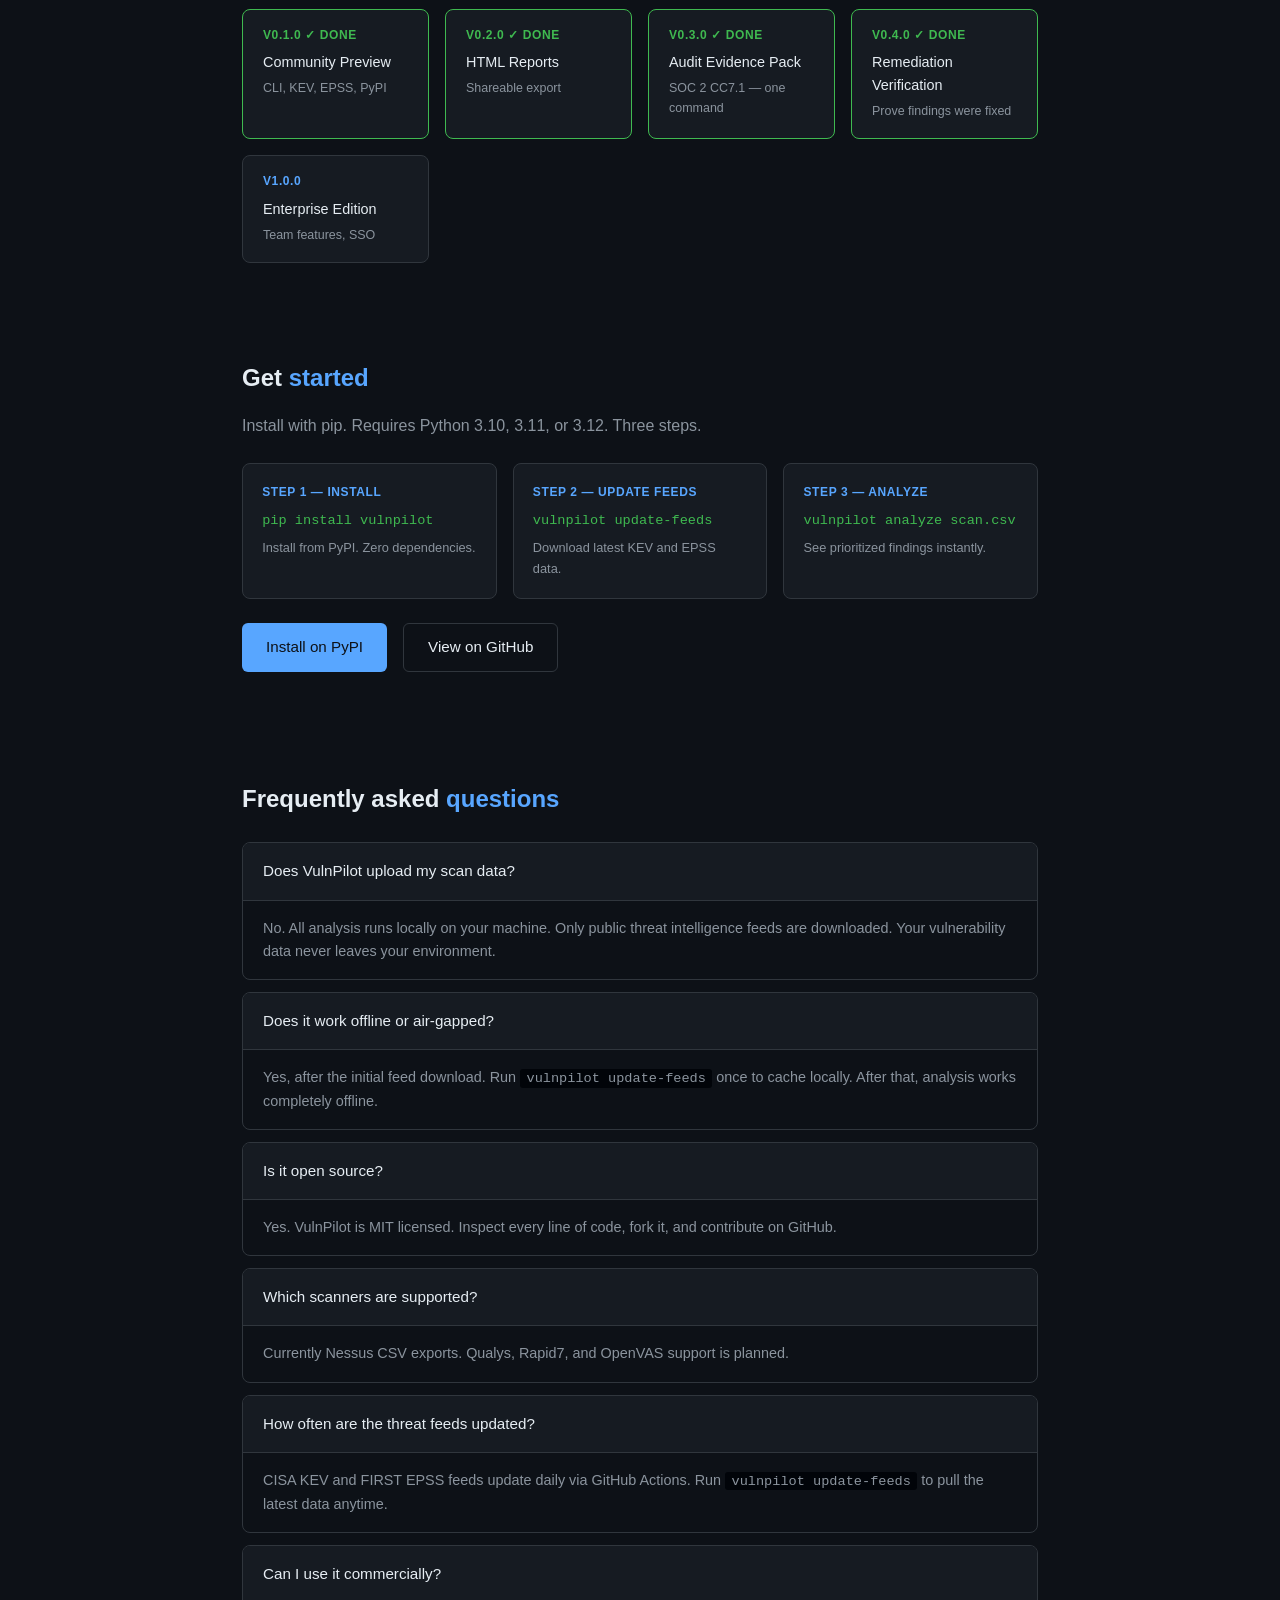
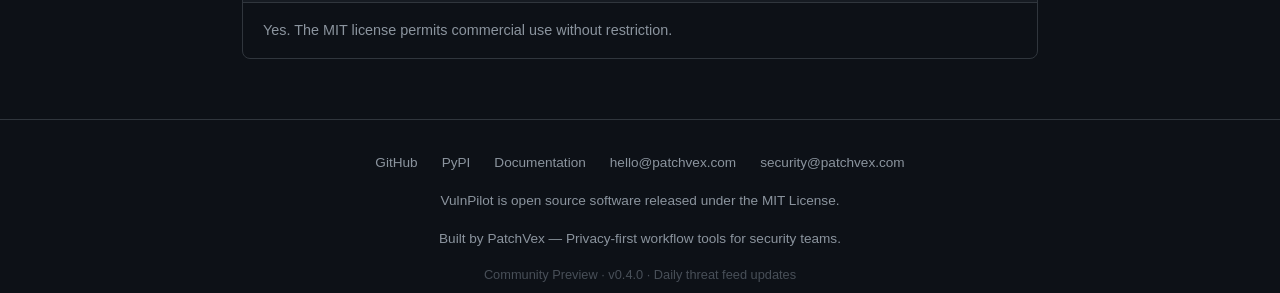
==== commit a0fa2c59: "feat: v0.4.0 — remediation verification (verify), posture trend, scan-scope guard" ====
--- a/website/index.html
+++ b/website/index.html
@@ -164,7 +164,7 @@
 </nav>
 
 <div class="hero">
-  <div class="badge"><span>●</span> Community Preview — v0.3.0</div>
+  <div class="badge"><span>●</span> Community Preview — v0.4.0</div>
   <h1>Know what to <em>patch first</em>.</h1>
   <p class="subtitle">
     Prioritize 5,000+ vulnerabilities in seconds using CISA KEV, FIRST EPSS, and CVSS — without uploading your data.
@@ -353,7 +353,7 @@
     <div class="roadmap-item done"><div class="roadmap-ver">v0.1.0 ✓ Done</div><div class="roadmap-feature">Community Preview</div><div class="roadmap-status">CLI, KEV, EPSS, PyPI</div></div>
     <div class="roadmap-item done"><div class="roadmap-ver">v0.2.0 ✓ Done</div><div class="roadmap-feature">HTML Reports</div><div class="roadmap-status">Shareable export</div></div>
     <div class="roadmap-item done"><div class="roadmap-ver">v0.3.0 ✓ Done</div><div class="roadmap-feature">Audit Evidence Pack</div><div class="roadmap-status">SOC 2 CC7.1 — one command</div></div>
-    <div class="roadmap-item"><div class="roadmap-ver">v0.4.0</div><div class="roadmap-feature">Remediation Verification</div><div class="roadmap-status">Prove findings were fixed</div></div>
+    <div class="roadmap-item done"><div class="roadmap-ver">v0.4.0 ✓ Done</div><div class="roadmap-feature">Remediation Verification</div><div class="roadmap-status">Prove findings were fixed</div></div>
     <div class="roadmap-item"><div class="roadmap-ver">v1.0.0</div><div class="roadmap-feature">Enterprise Edition</div><div class="roadmap-status">Team features, SSO</div></div>
   </div>
 </section>
@@ -396,7 +396,7 @@
   </div>
   <p>VulnPilot is open source software released under the MIT License.</p>
   <p style="margin-top:0.5rem;">Built by <a href="https://patchvex.com">PatchVex</a> — Privacy-first workflow tools for security teams.</p>
-  <div class="footer-meta">Community Preview · v0.3.0 · Daily threat feed updates</div>
+  <div class="footer-meta">Community Preview · v0.4.0 · Daily threat feed updates</div>
 </footer>
 
 </body>
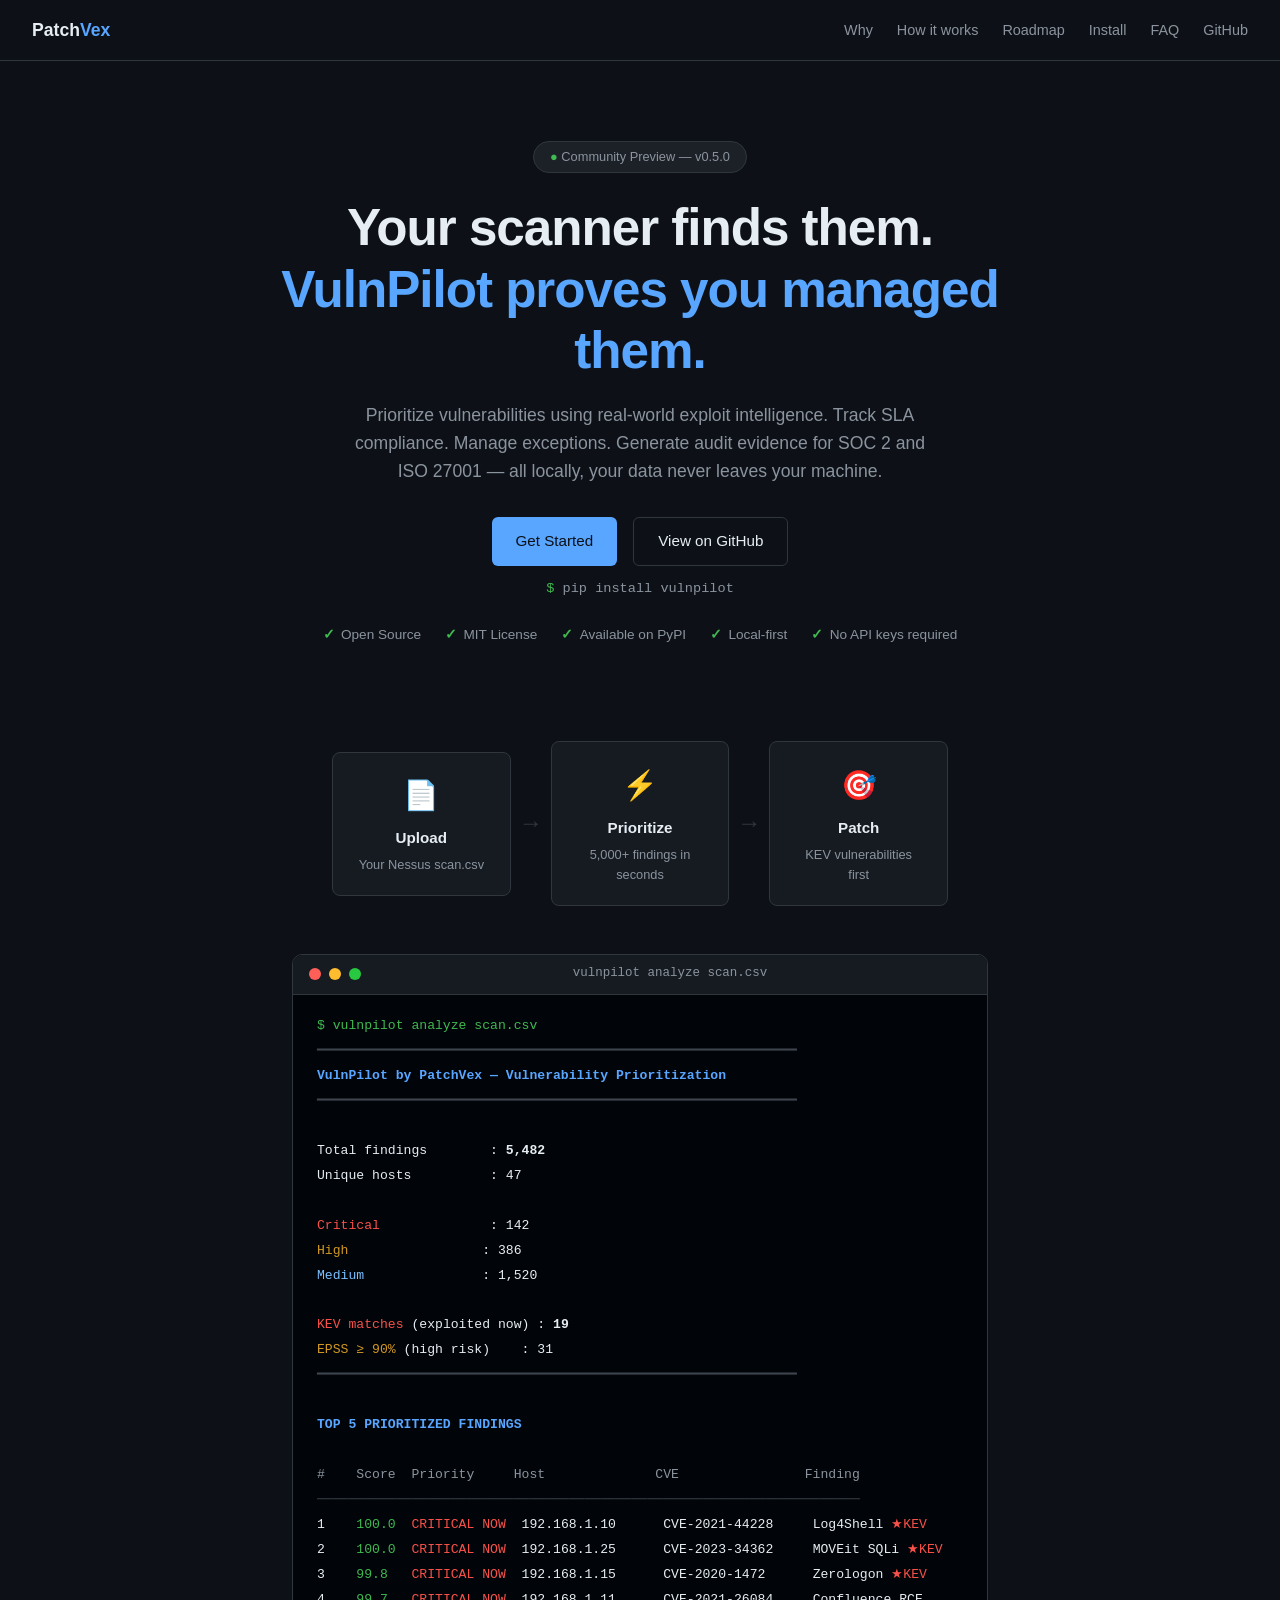
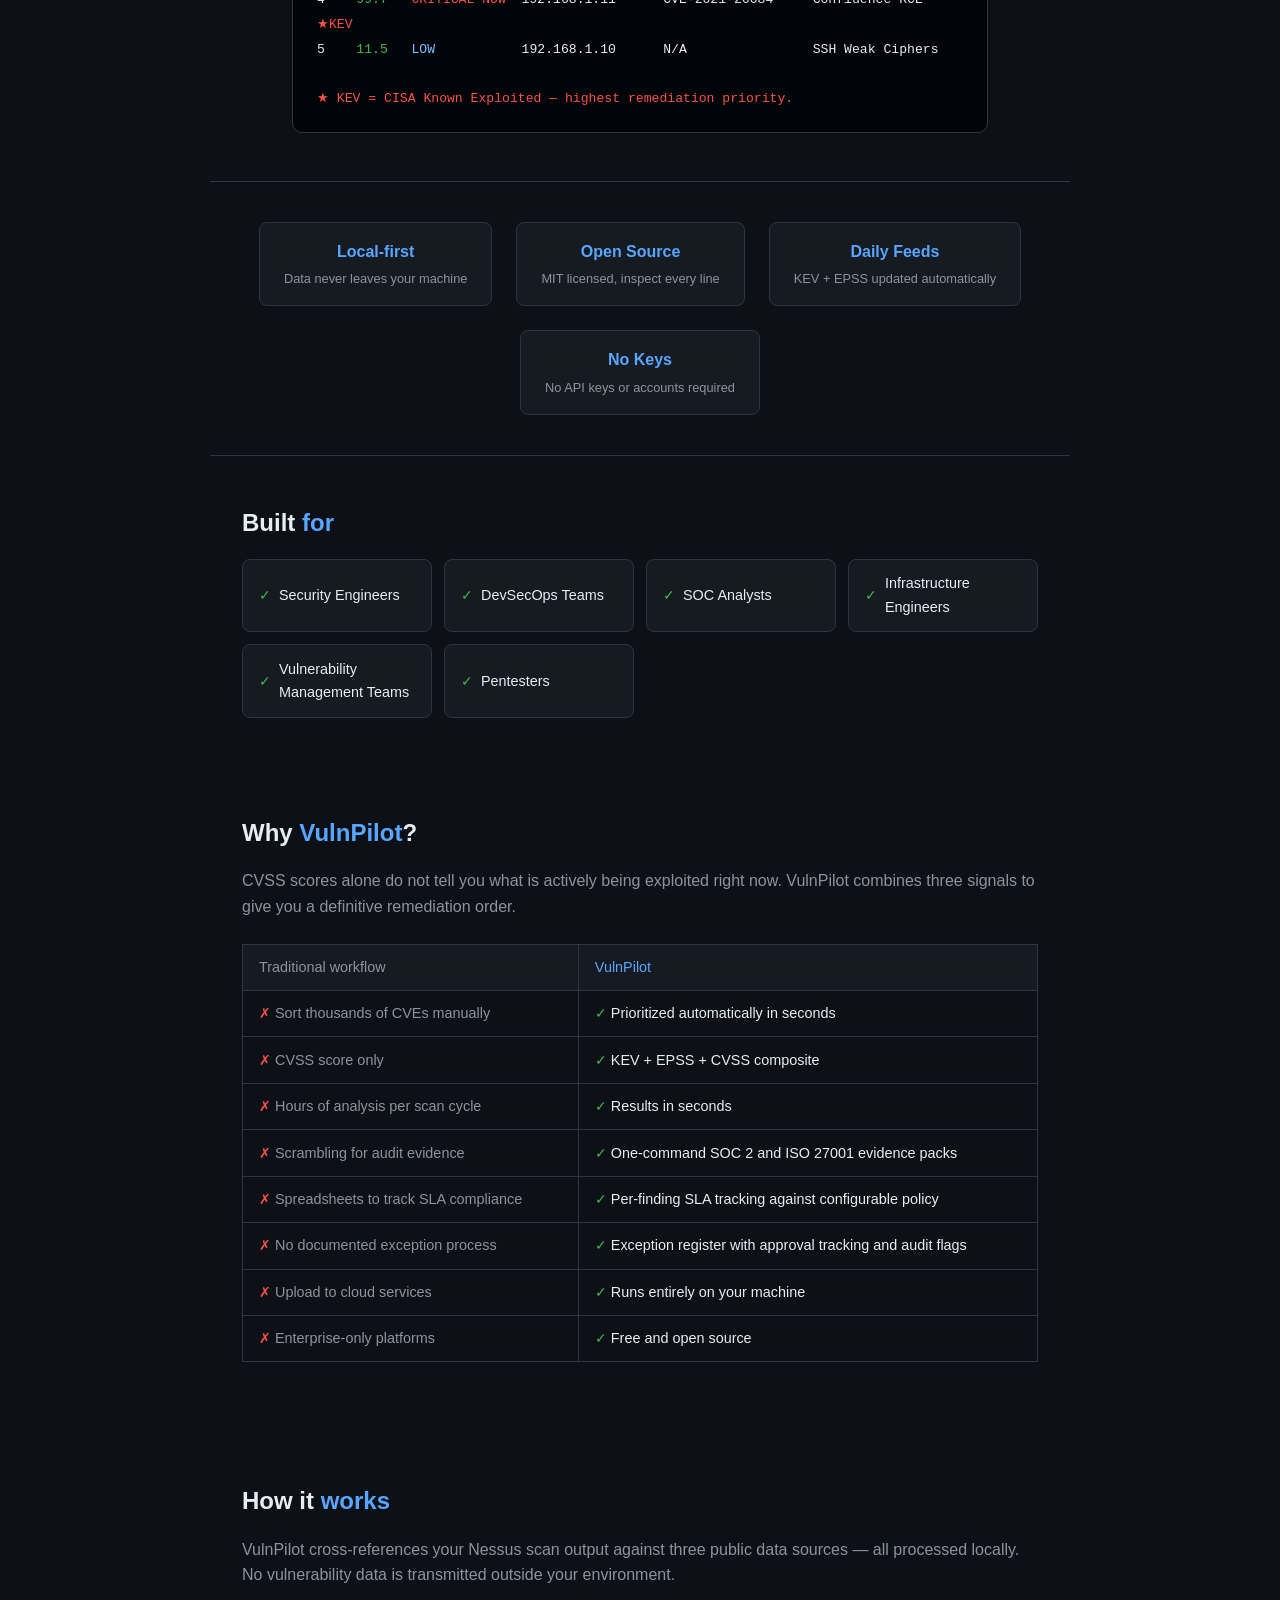
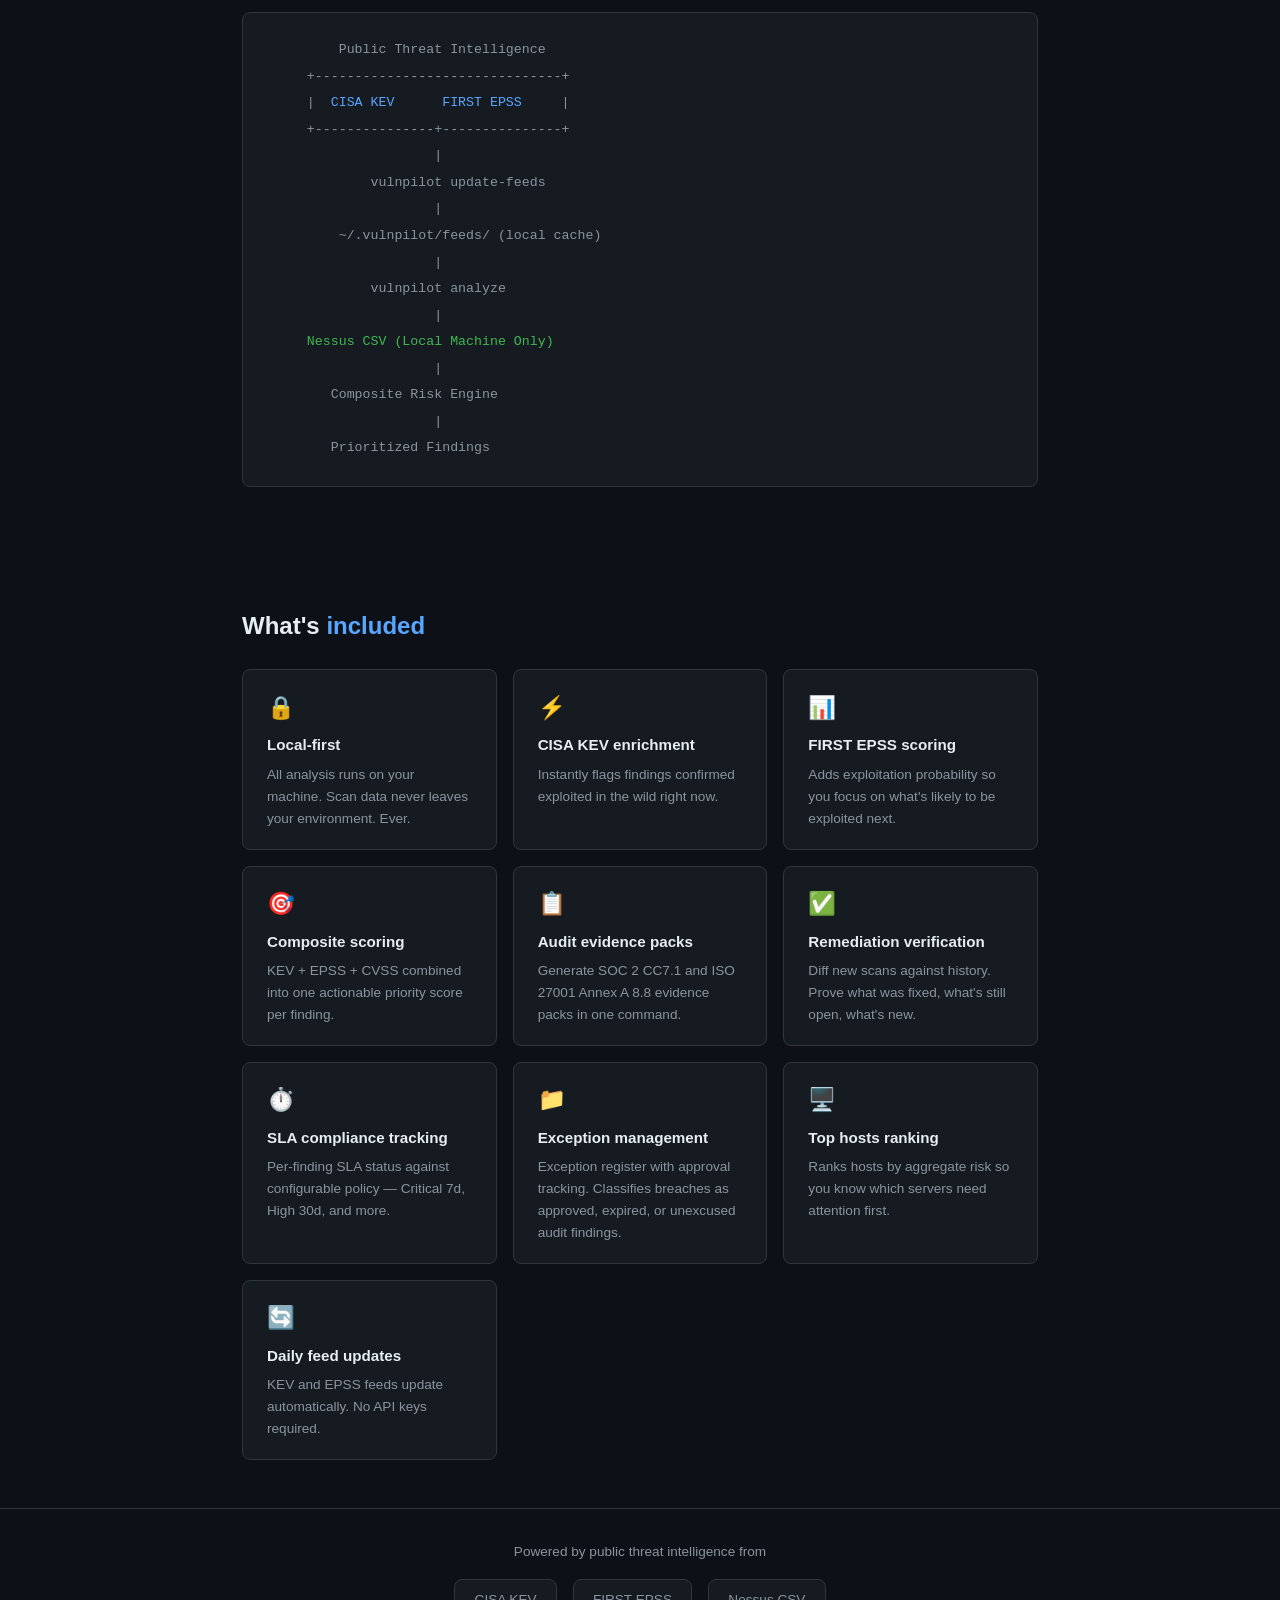
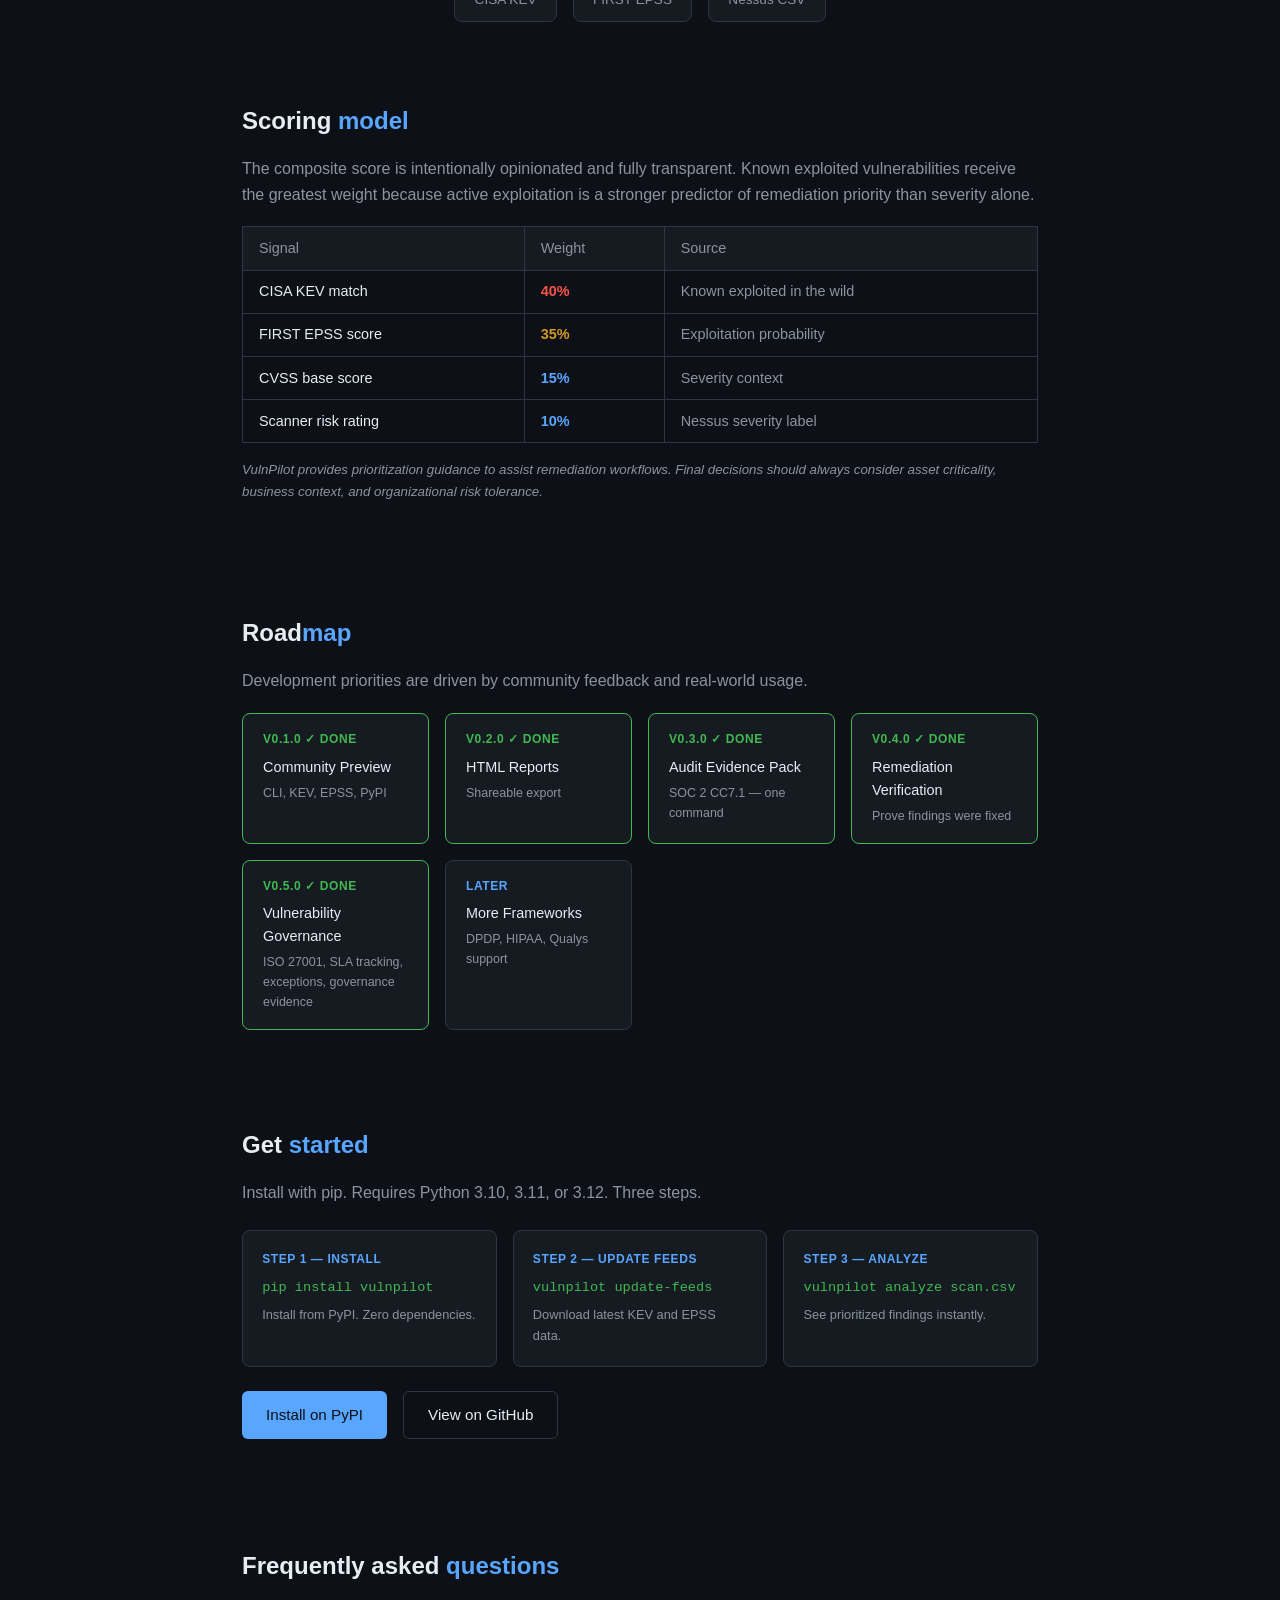
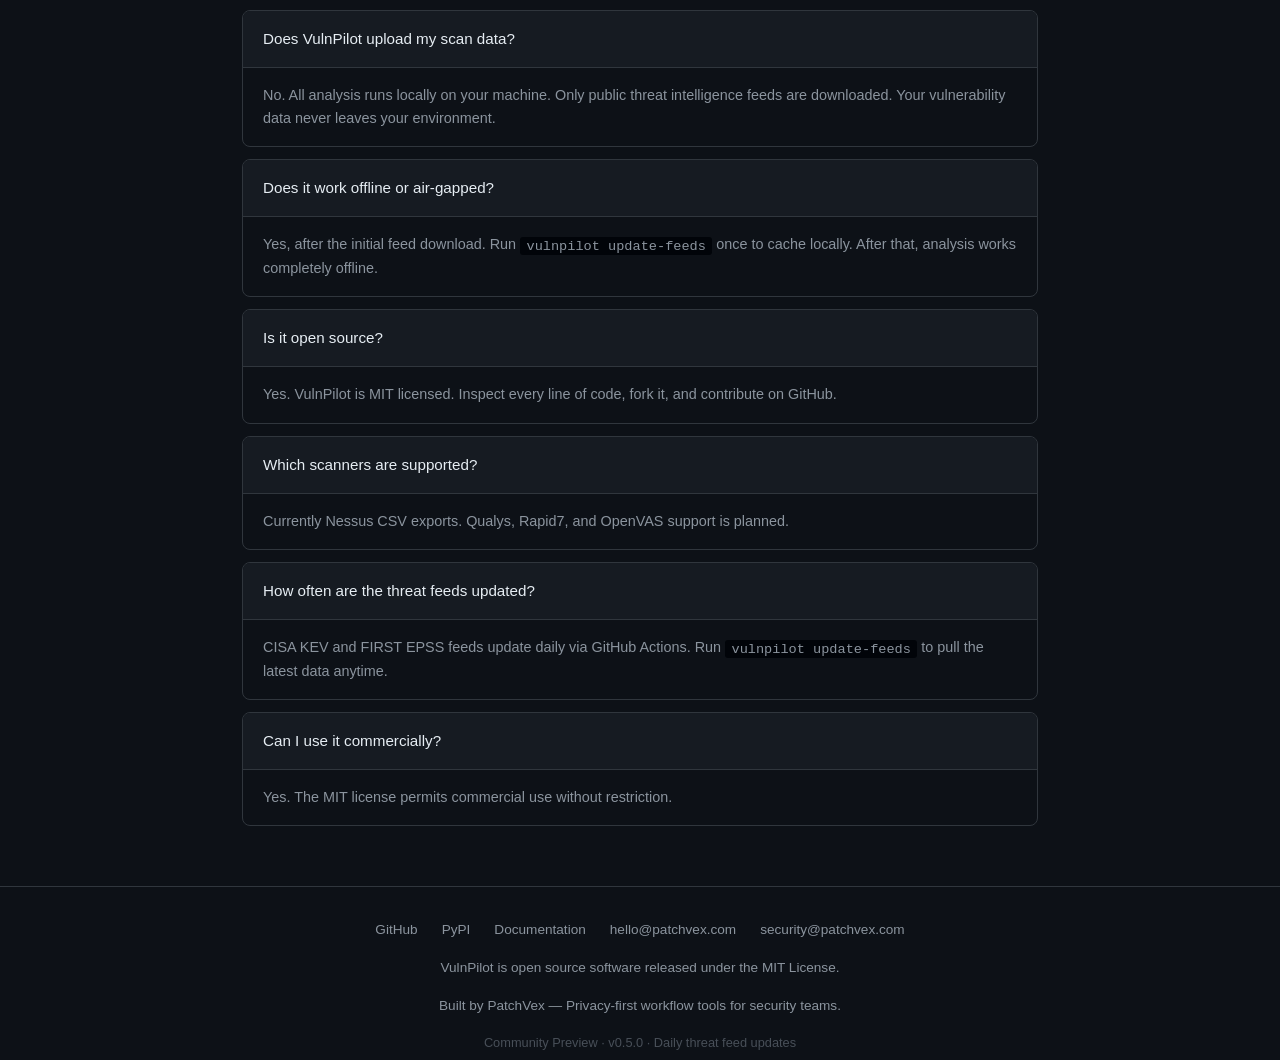
==== commit b913e9c1: "feat: release v0.5.0 - the governance release Highlights: - Add ISO/IEC 27001 evidence pack support " ====
--- a/website/index.html
+++ b/website/index.html
@@ -3,10 +3,10 @@
 <head>
   <meta charset="UTF-8" />
   <meta name="viewport" content="width=device-width, initial-scale=1.0" />
-  <meta name="description" content="VulnPilot by PatchVex — Prioritize 5,000+ vulnerabilities in seconds using CISA KEV, FIRST EPSS, and CVSS. Runs locally. Your data never leaves your machine." />
-  <meta name="keywords" content="nessus vulnerability prioritization, CISA KEV, EPSS, vulnerability management, devsecops, security operations, vulnerability triage, CVE prioritization" />
+  <meta name="description" content="VulnPilot by PatchVex — Local-first vulnerability governance for security teams. SLA tracking, exception management, SOC 2 and ISO 27001 audit evidence — your data never leaves your machine." />
+  <meta name="keywords" content="nessus vulnerability prioritization, CISA KEV, EPSS, vulnerability management, devsecops, security operations, vulnerability triage, CVE prioritization, soc2, iso27001, audit evidence, sla tracking, governance, vulnerability governance" />
   <link rel="icon" href="favicon.ico">
-  <title>VulnPilot by PatchVex — Know what to patch first</title>
+  <title>VulnPilot by PatchVex — Local-first vulnerability governance</title>
   <style>
     *, *::before, *::after { box-sizing: border-box; margin: 0; padding: 0; }
     :root {
@@ -164,10 +164,10 @@
 </nav>
 
 <div class="hero">
-  <div class="badge"><span>●</span> Community Preview — v0.4.0</div>
-  <h1>Know what to <em>patch first</em>.</h1>
+  <div class="badge"><span>●</span> Community Preview — v0.5.0</div>
+  <h1>Your scanner finds them. <em>VulnPilot proves you managed them.</em></h1>
   <p class="subtitle">
-    Prioritize 5,000+ vulnerabilities in seconds using CISA KEV, FIRST EPSS, and CVSS — without uploading your data.
+    Prioritize vulnerabilities using real-world exploit intelligence. Track SLA compliance. Manage exceptions. Generate audit evidence for SOC 2 and ISO 27001 — all locally, your data never leaves your machine.
   </p>
   <div class="cta-group">
     <a href="https://pypi.org/project/vulnpilot/" class="btn btn-primary">Get Started</a>
@@ -274,6 +274,9 @@
       <tr><td><span class="cross">✗</span> Sort thousands of CVEs manually</td><td><span class="check-g">✓</span> Prioritized automatically in seconds</td></tr>
       <tr><td><span class="cross">✗</span> CVSS score only</td><td><span class="check-g">✓</span> KEV + EPSS + CVSS composite</td></tr>
       <tr><td><span class="cross">✗</span> Hours of analysis per scan cycle</td><td><span class="check-g">✓</span> Results in seconds</td></tr>
+      <tr><td><span class="cross">✗</span> Scrambling for audit evidence</td><td><span class="check-g">✓</span> One-command SOC 2 and ISO 27001 evidence packs</td></tr>
+      <tr><td><span class="cross">✗</span> Spreadsheets to track SLA compliance</td><td><span class="check-g">✓</span> Per-finding SLA tracking against configurable policy</td></tr>
+      <tr><td><span class="cross">✗</span> No documented exception process</td><td><span class="check-g">✓</span> Exception register with approval tracking and audit flags</td></tr>
       <tr><td><span class="cross">✗</span> Upload to cloud services</td><td><span class="check-g">✓</span> Runs entirely on your machine</td></tr>
       <tr><td><span class="cross">✗</span> Enterprise-only platforms</td><td><span class="check-g">✓</span> Free and open source</td></tr>
     </tbody>
@@ -314,6 +317,10 @@
     <div class="feature"><div class="feature-icon">⚡</div><div class="feature-title">CISA KEV enrichment</div><div class="feature-desc">Instantly flags findings confirmed exploited in the wild right now.</div></div>
     <div class="feature"><div class="feature-icon">📊</div><div class="feature-title">FIRST EPSS scoring</div><div class="feature-desc">Adds exploitation probability so you focus on what's likely to be exploited next.</div></div>
     <div class="feature"><div class="feature-icon">🎯</div><div class="feature-title">Composite scoring</div><div class="feature-desc">KEV + EPSS + CVSS combined into one actionable priority score per finding.</div></div>
+    <div class="feature"><div class="feature-icon">📋</div><div class="feature-title">Audit evidence packs</div><div class="feature-desc">Generate SOC 2 CC7.1 and ISO 27001 Annex A 8.8 evidence packs in one command.</div></div>
+    <div class="feature"><div class="feature-icon">✅</div><div class="feature-title">Remediation verification</div><div class="feature-desc">Diff new scans against history. Prove what was fixed, what's still open, what's new.</div></div>
+    <div class="feature"><div class="feature-icon">⏱️</div><div class="feature-title">SLA compliance tracking</div><div class="feature-desc">Per-finding SLA status against configurable policy — Critical 7d, High 30d, and more.</div></div>
+    <div class="feature"><div class="feature-icon">📁</div><div class="feature-title">Exception management</div><div class="feature-desc">Exception register with approval tracking. Classifies breaches as approved, expired, or unexcused audit findings.</div></div>
     <div class="feature"><div class="feature-icon">🖥️</div><div class="feature-title">Top hosts ranking</div><div class="feature-desc">Ranks hosts by aggregate risk so you know which servers need attention first.</div></div>
     <div class="feature"><div class="feature-icon">🔄</div><div class="feature-title">Daily feed updates</div><div class="feature-desc">KEV and EPSS feeds update automatically. No API keys required.</div></div>
   </div>
@@ -354,7 +361,8 @@
     <div class="roadmap-item done"><div class="roadmap-ver">v0.2.0 ✓ Done</div><div class="roadmap-feature">HTML Reports</div><div class="roadmap-status">Shareable export</div></div>
     <div class="roadmap-item done"><div class="roadmap-ver">v0.3.0 ✓ Done</div><div class="roadmap-feature">Audit Evidence Pack</div><div class="roadmap-status">SOC 2 CC7.1 — one command</div></div>
     <div class="roadmap-item done"><div class="roadmap-ver">v0.4.0 ✓ Done</div><div class="roadmap-feature">Remediation Verification</div><div class="roadmap-status">Prove findings were fixed</div></div>
-    <div class="roadmap-item"><div class="roadmap-ver">v1.0.0</div><div class="roadmap-feature">Enterprise Edition</div><div class="roadmap-status">Team features, SSO</div></div>
+    <div class="roadmap-item done"><div class="roadmap-ver">v0.5.0 ✓ Done</div><div class="roadmap-feature">Vulnerability Governance</div><div class="roadmap-status">ISO 27001, SLA tracking, exceptions, governance evidence</div></div>
+    <div class="roadmap-item"><div class="roadmap-ver">Later</div><div class="roadmap-feature">More Frameworks</div><div class="roadmap-status">DPDP, HIPAA, Qualys support</div></div>
   </div>
 </section>
 
@@ -396,7 +404,7 @@
   </div>
   <p>VulnPilot is open source software released under the MIT License.</p>
   <p style="margin-top:0.5rem;">Built by <a href="https://patchvex.com">PatchVex</a> — Privacy-first workflow tools for security teams.</p>
-  <div class="footer-meta">Community Preview · v0.4.0 · Daily threat feed updates</div>
+  <div class="footer-meta">Community Preview · v0.5.0 · Daily threat feed updates</div>
 </footer>
 
 </body>
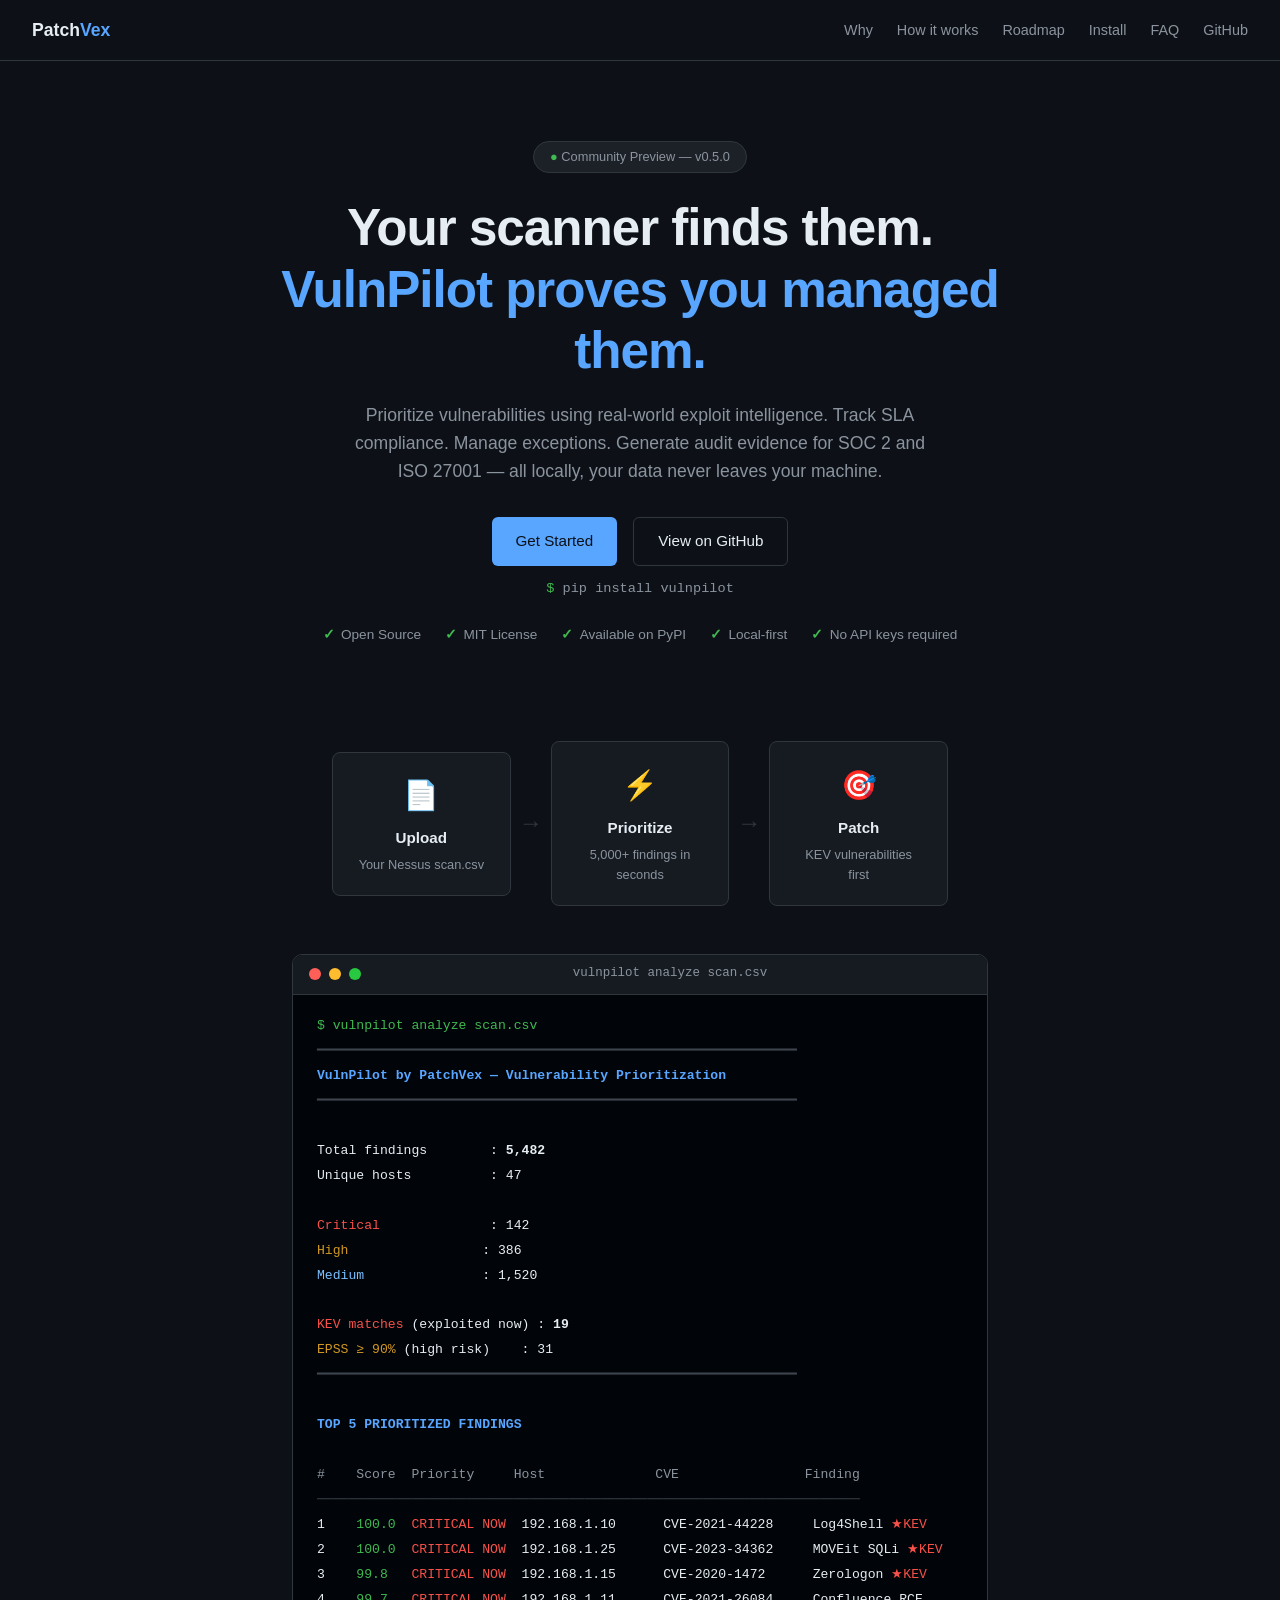
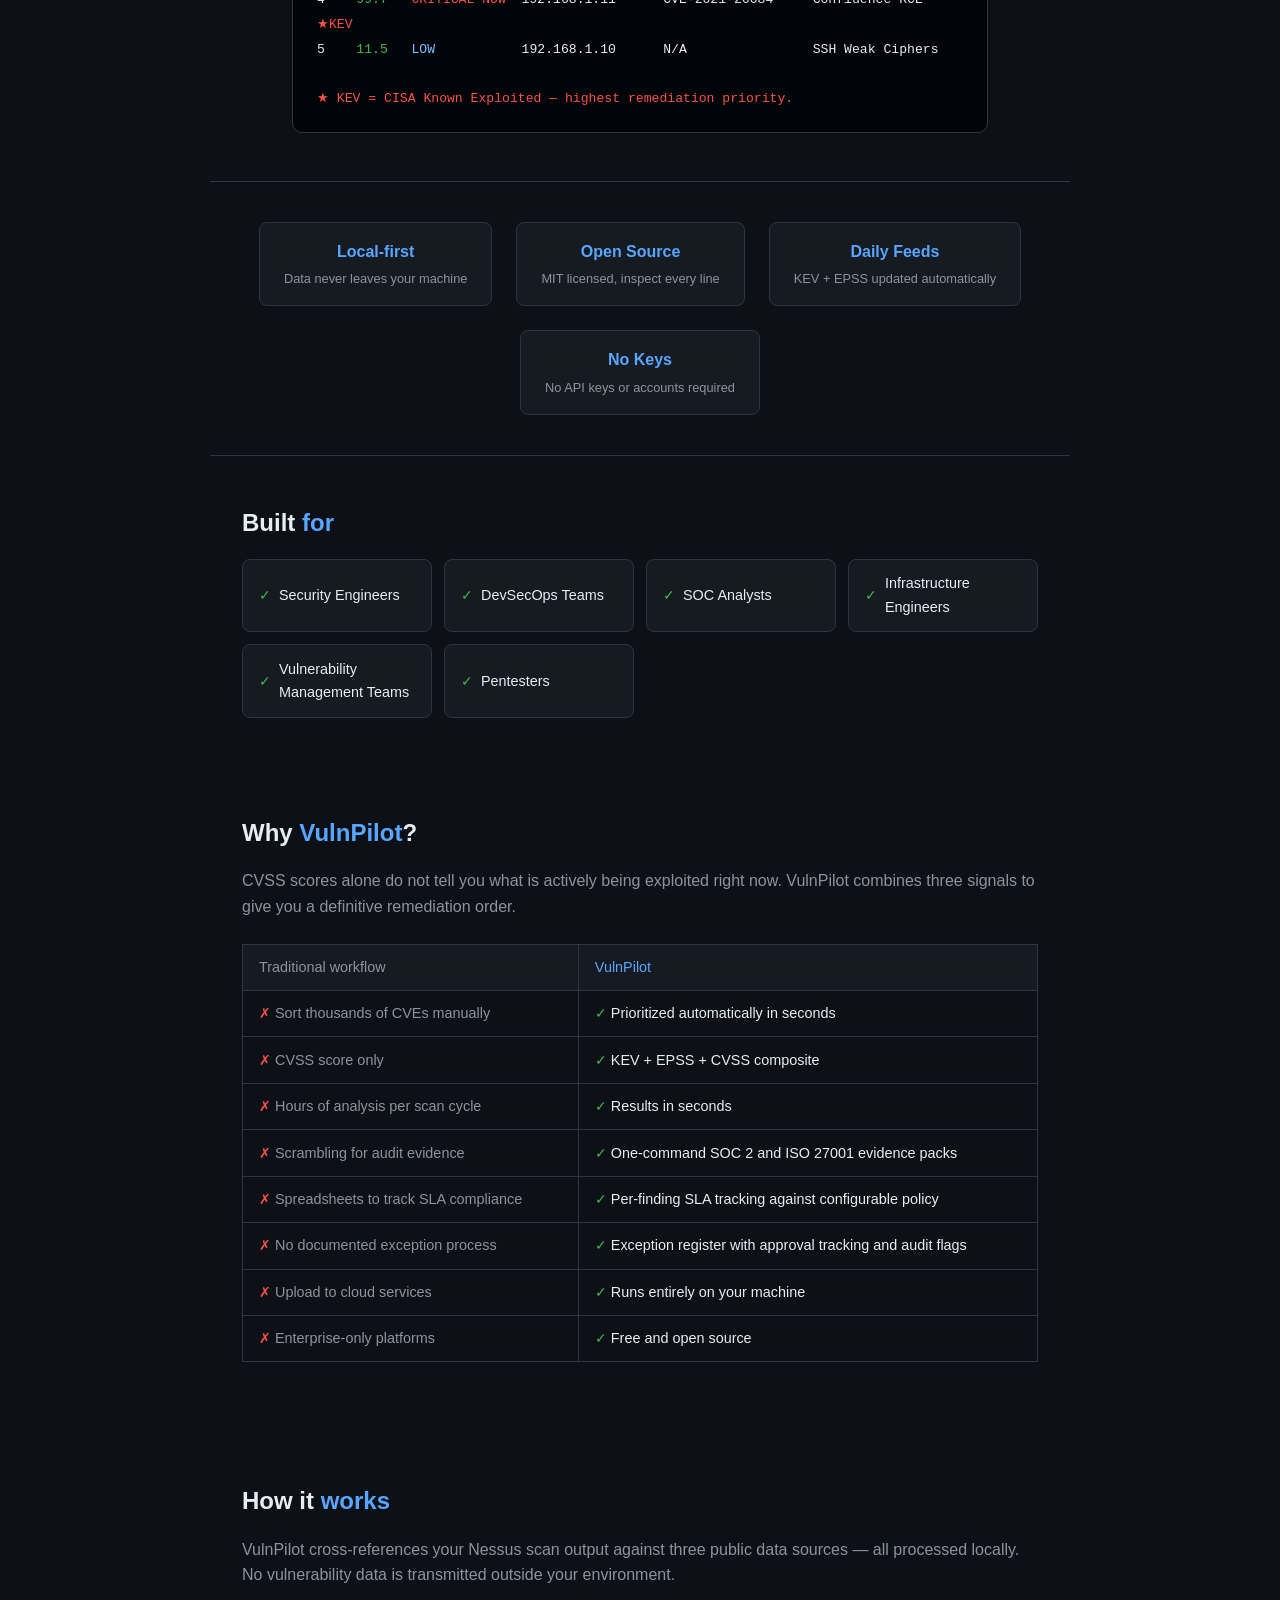
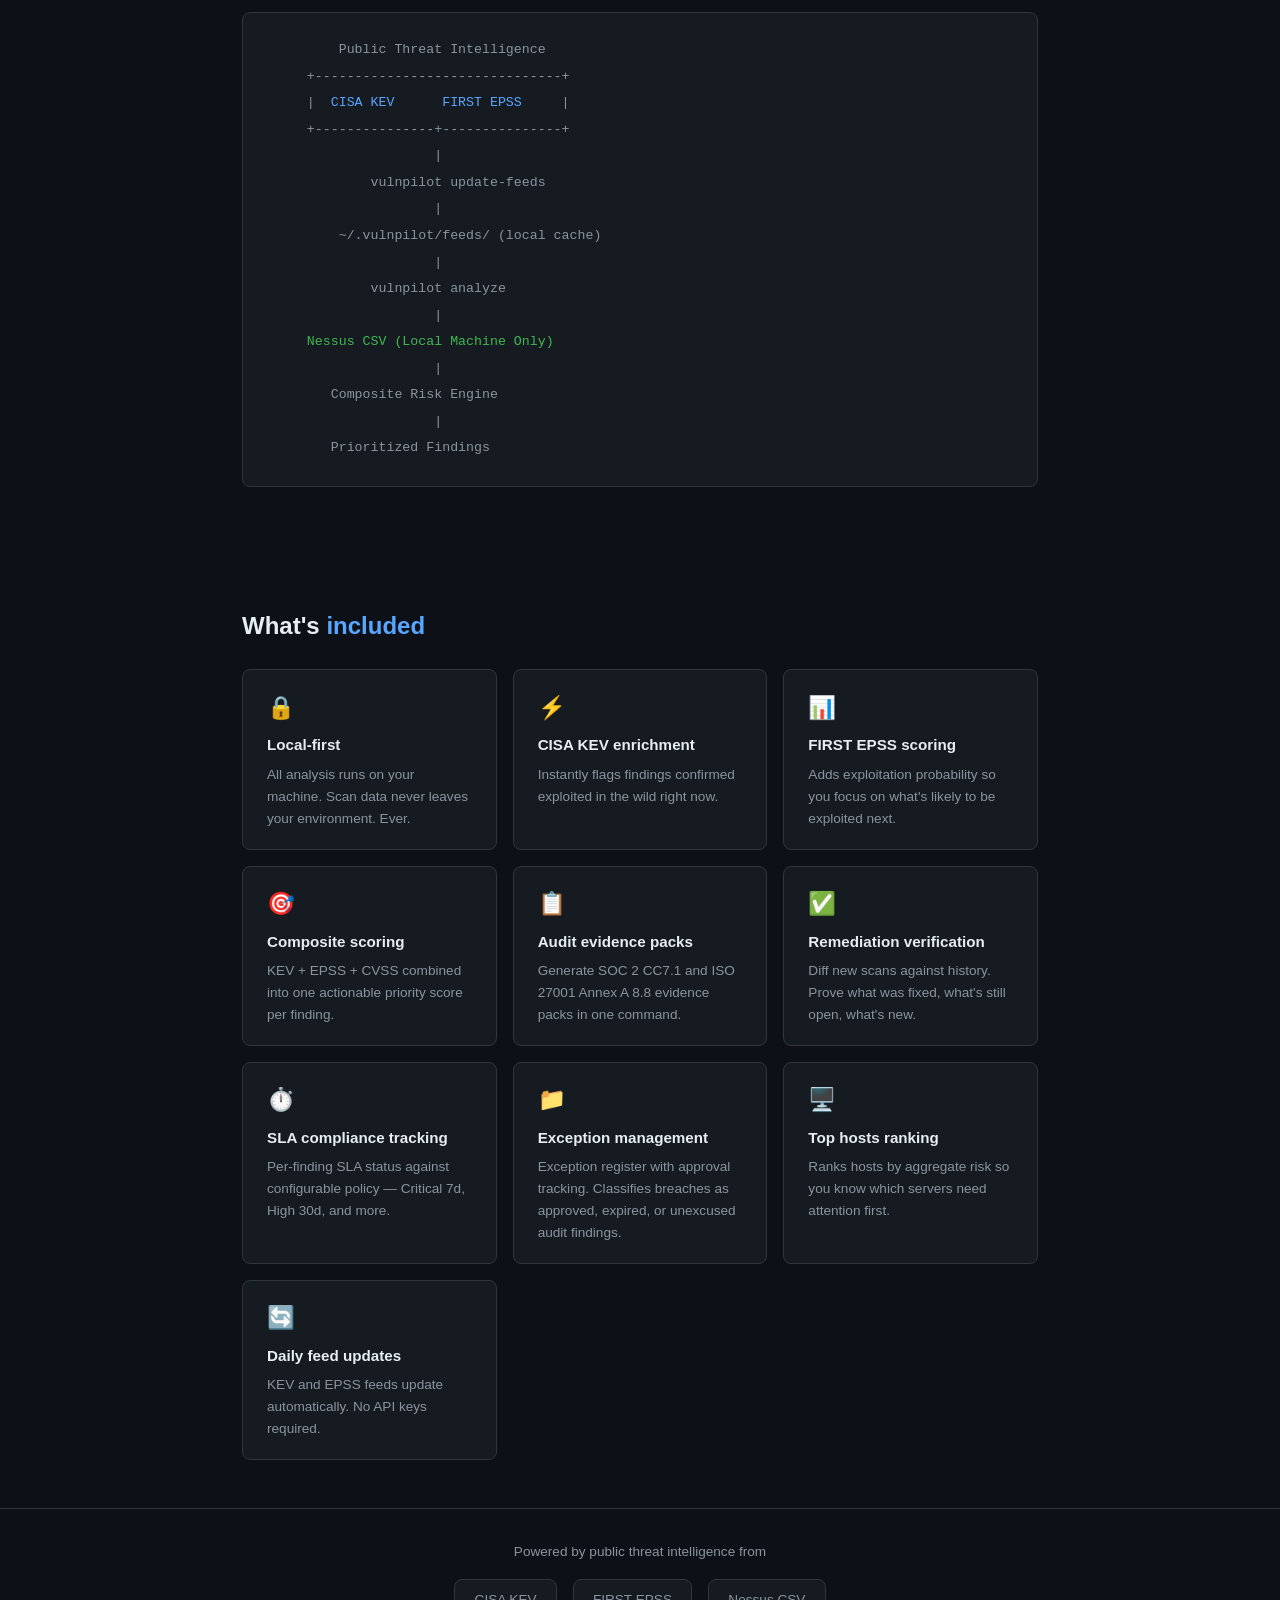
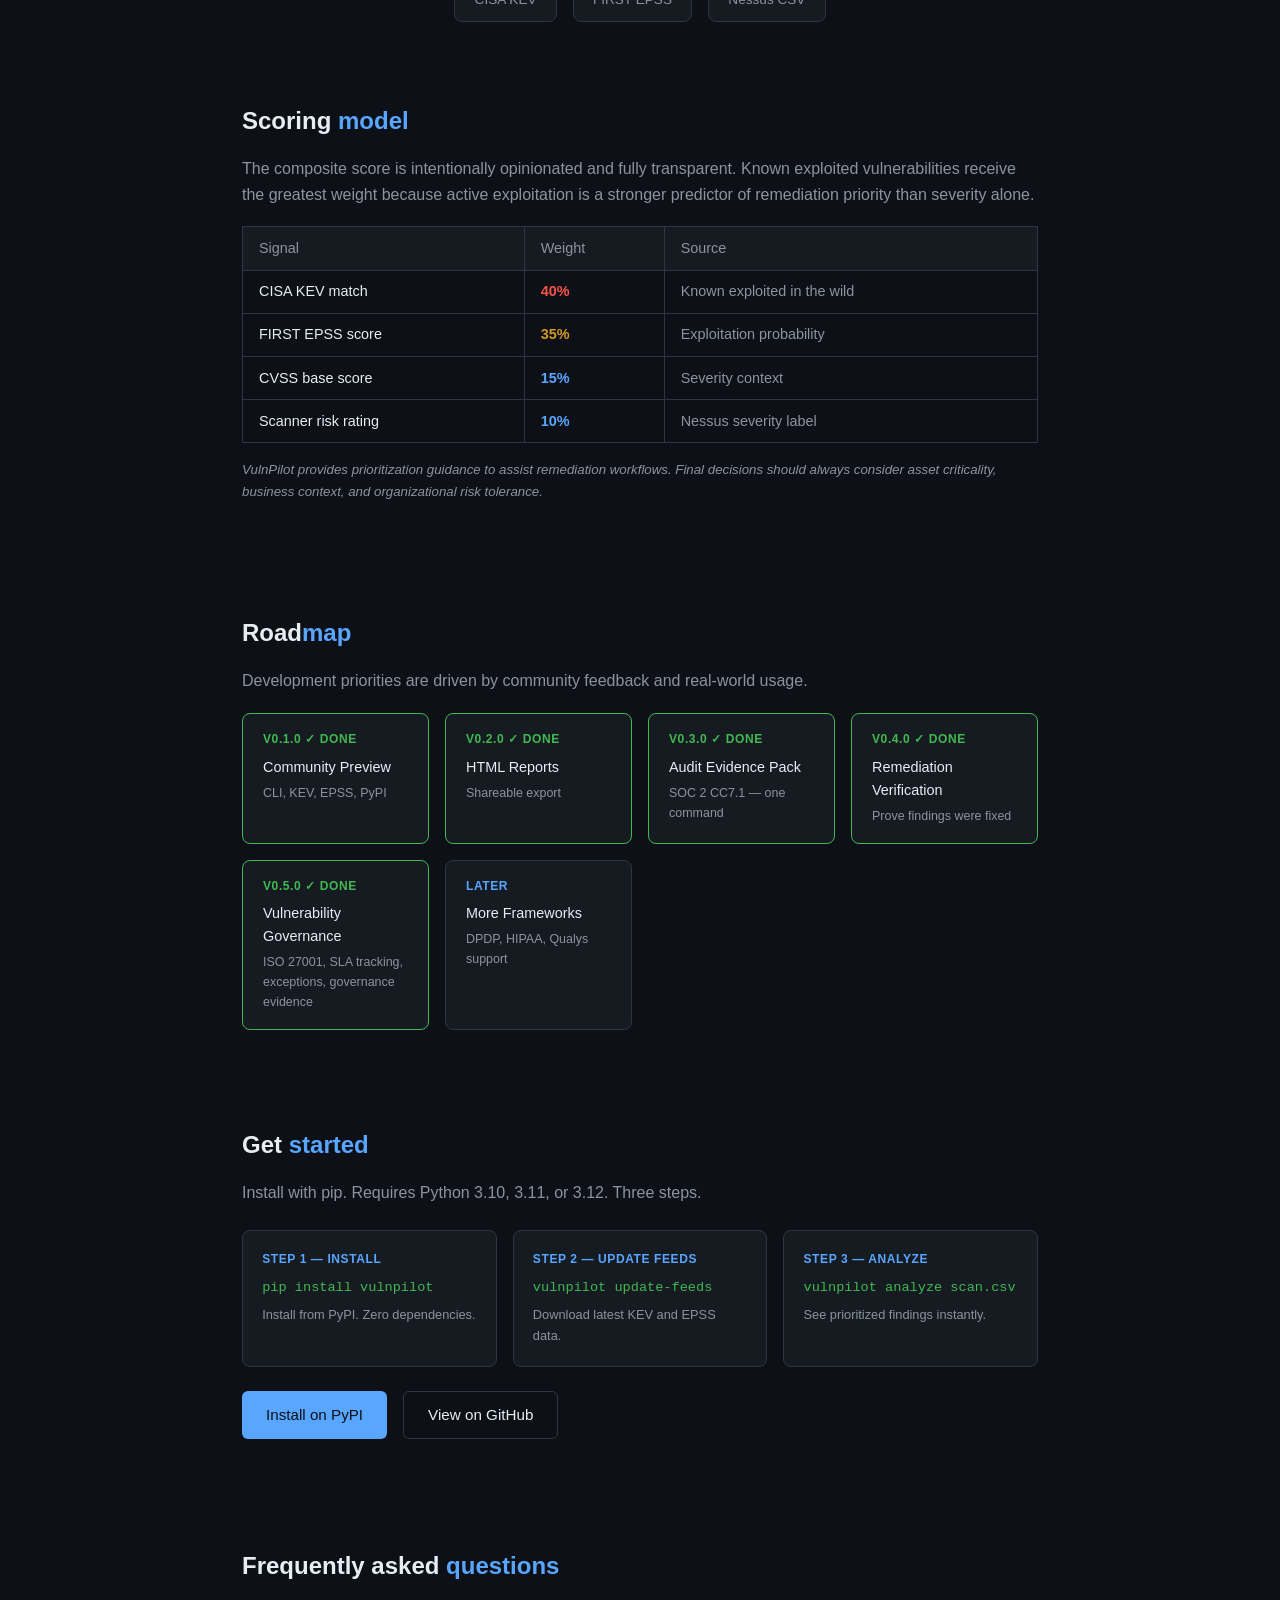
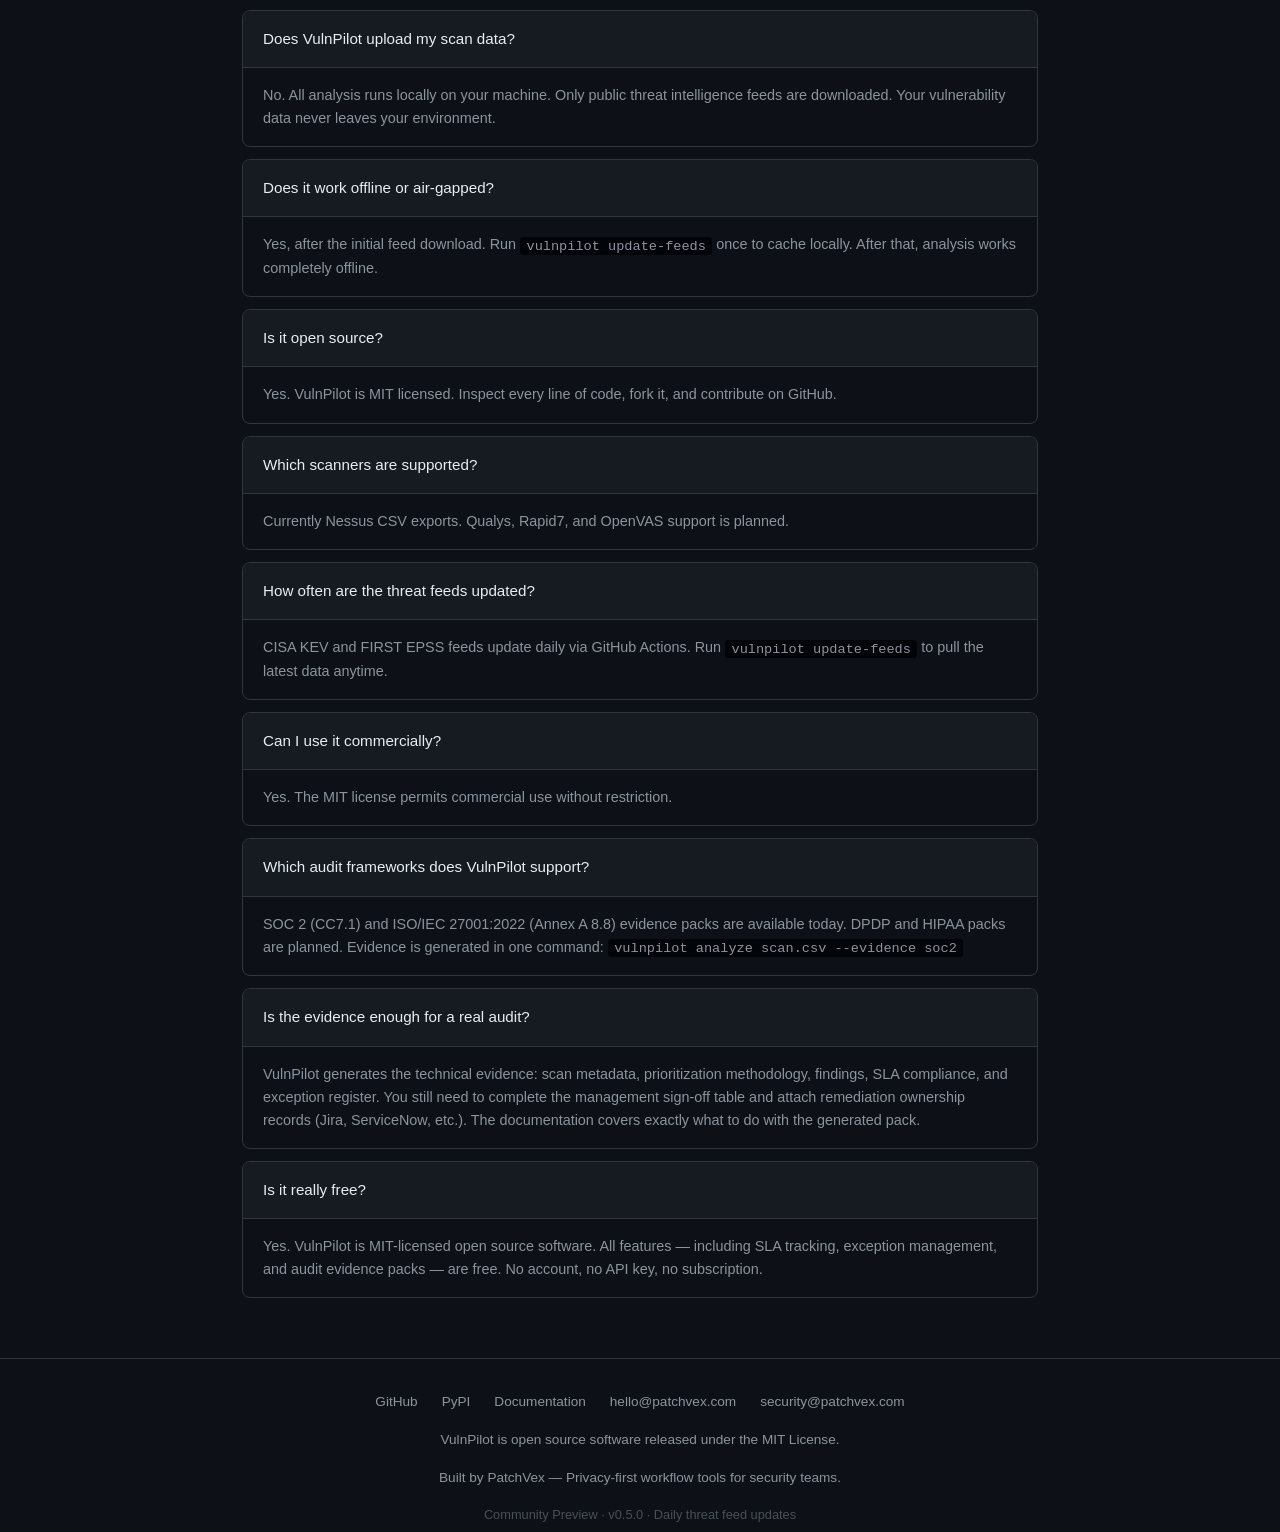
==== commit 1fc0a2a4: "chore: implement feed update workflow, update v0.5.0 metadata and website" ====
--- a/website/index.html
+++ b/website/index.html
@@ -6,6 +6,32 @@
   <meta name="description" content="VulnPilot by PatchVex — Local-first vulnerability governance for security teams. SLA tracking, exception management, SOC 2 and ISO 27001 audit evidence — your data never leaves your machine." />
   <meta name="keywords" content="nessus vulnerability prioritization, CISA KEV, EPSS, vulnerability management, devsecops, security operations, vulnerability triage, CVE prioritization, soc2, iso27001, audit evidence, sla tracking, governance, vulnerability governance" />
   <link rel="icon" href="favicon.ico">
+  <link rel="canonical" href="https://patchvex.com/">
+  <meta property="og:type" content="website">
+  <meta property="og:url" content="https://patchvex.com/">
+  <meta property="og:title" content="VulnPilot by PatchVex — Local-first vulnerability governance">
+  <meta property="og:description" content="Your scanner finds them. VulnPilot proves you managed them. SLA tracking, exception management, SOC 2 and ISO 27001 audit evidence — local-first, open source.">
+  <meta property="og:image" content="https://raw.githubusercontent.com/PatchVex/vulnpilot/main/assets/terminal-screenshot.png">
+  <meta name="twitter:card" content="summary_large_image">
+  <meta name="twitter:title" content="VulnPilot by PatchVex — Local-first vulnerability governance">
+  <meta name="twitter:description" content="Your scanner finds them. VulnPilot proves you managed them. SLA tracking, exception management, SOC 2 and ISO 27001 audit evidence — local-first, open source.">
+  <meta name="twitter:image" content="https://raw.githubusercontent.com/PatchVex/vulnpilot/main/assets/terminal-screenshot.png">
+  <script type="application/ld+json">
+  {
+    "@context": "https://schema.org",
+    "@type": "SoftwareApplication",
+    "name": "VulnPilot",
+    "applicationCategory": "SecurityApplication",
+    "operatingSystem": "Linux, macOS, Windows",
+    "softwareVersion": "0.5.0",
+    "description": "Local-first vulnerability governance for security teams. Analyze vulnerability scan results, track SLA compliance, manage risk exceptions, and generate audit-ready evidence for SOC 2 and ISO/IEC 27001.",
+    "url": "https://patchvex.com/",
+    "downloadUrl": "https://pypi.org/project/vulnpilot/",
+    "license": "https://opensource.org/licenses/MIT",
+    "offers": { "@type": "Offer", "price": "0", "priceCurrency": "USD" },
+    "author": { "@type": "Organization", "name": "PatchVex", "url": "https://patchvex.com" }
+  }
+  </script>
   <title>VulnPilot by PatchVex — Local-first vulnerability governance</title>
   <style>
     *, *::before, *::after { box-sizing: border-box; margin: 0; padding: 0; }
@@ -391,6 +417,9 @@
     <div class="faq-item"><div class="faq-q">Which scanners are supported?</div><div class="faq-a">Currently Nessus CSV exports. Qualys, Rapid7, and OpenVAS support is planned.</div></div>
     <div class="faq-item"><div class="faq-q">How often are the threat feeds updated?</div><div class="faq-a">CISA KEV and FIRST EPSS feeds update daily via GitHub Actions. Run <code>vulnpilot update-feeds</code> to pull the latest data anytime.</div></div>
     <div class="faq-item"><div class="faq-q">Can I use it commercially?</div><div class="faq-a">Yes. The MIT license permits commercial use without restriction.</div></div>
+    <div class="faq-item"><div class="faq-q">Which audit frameworks does VulnPilot support?</div><div class="faq-a">SOC 2 (CC7.1) and ISO/IEC 27001:2022 (Annex A 8.8) evidence packs are available today. DPDP and HIPAA packs are planned. Evidence is generated in one command: <code>vulnpilot analyze scan.csv --evidence soc2</code></div></div>
+    <div class="faq-item"><div class="faq-q">Is the evidence enough for a real audit?</div><div class="faq-a">VulnPilot generates the technical evidence: scan metadata, prioritization methodology, findings, SLA compliance, and exception register. You still need to complete the management sign-off table and attach remediation ownership records (Jira, ServiceNow, etc.). The documentation covers exactly what to do with the generated pack.</div></div>
+    <div class="faq-item"><div class="faq-q">Is it really free?</div><div class="faq-a">Yes. VulnPilot is MIT-licensed open source software. All features — including SLA tracking, exception management, and audit evidence packs — are free. No account, no API key, no subscription.</div></div>
   </div>
 </section>
 
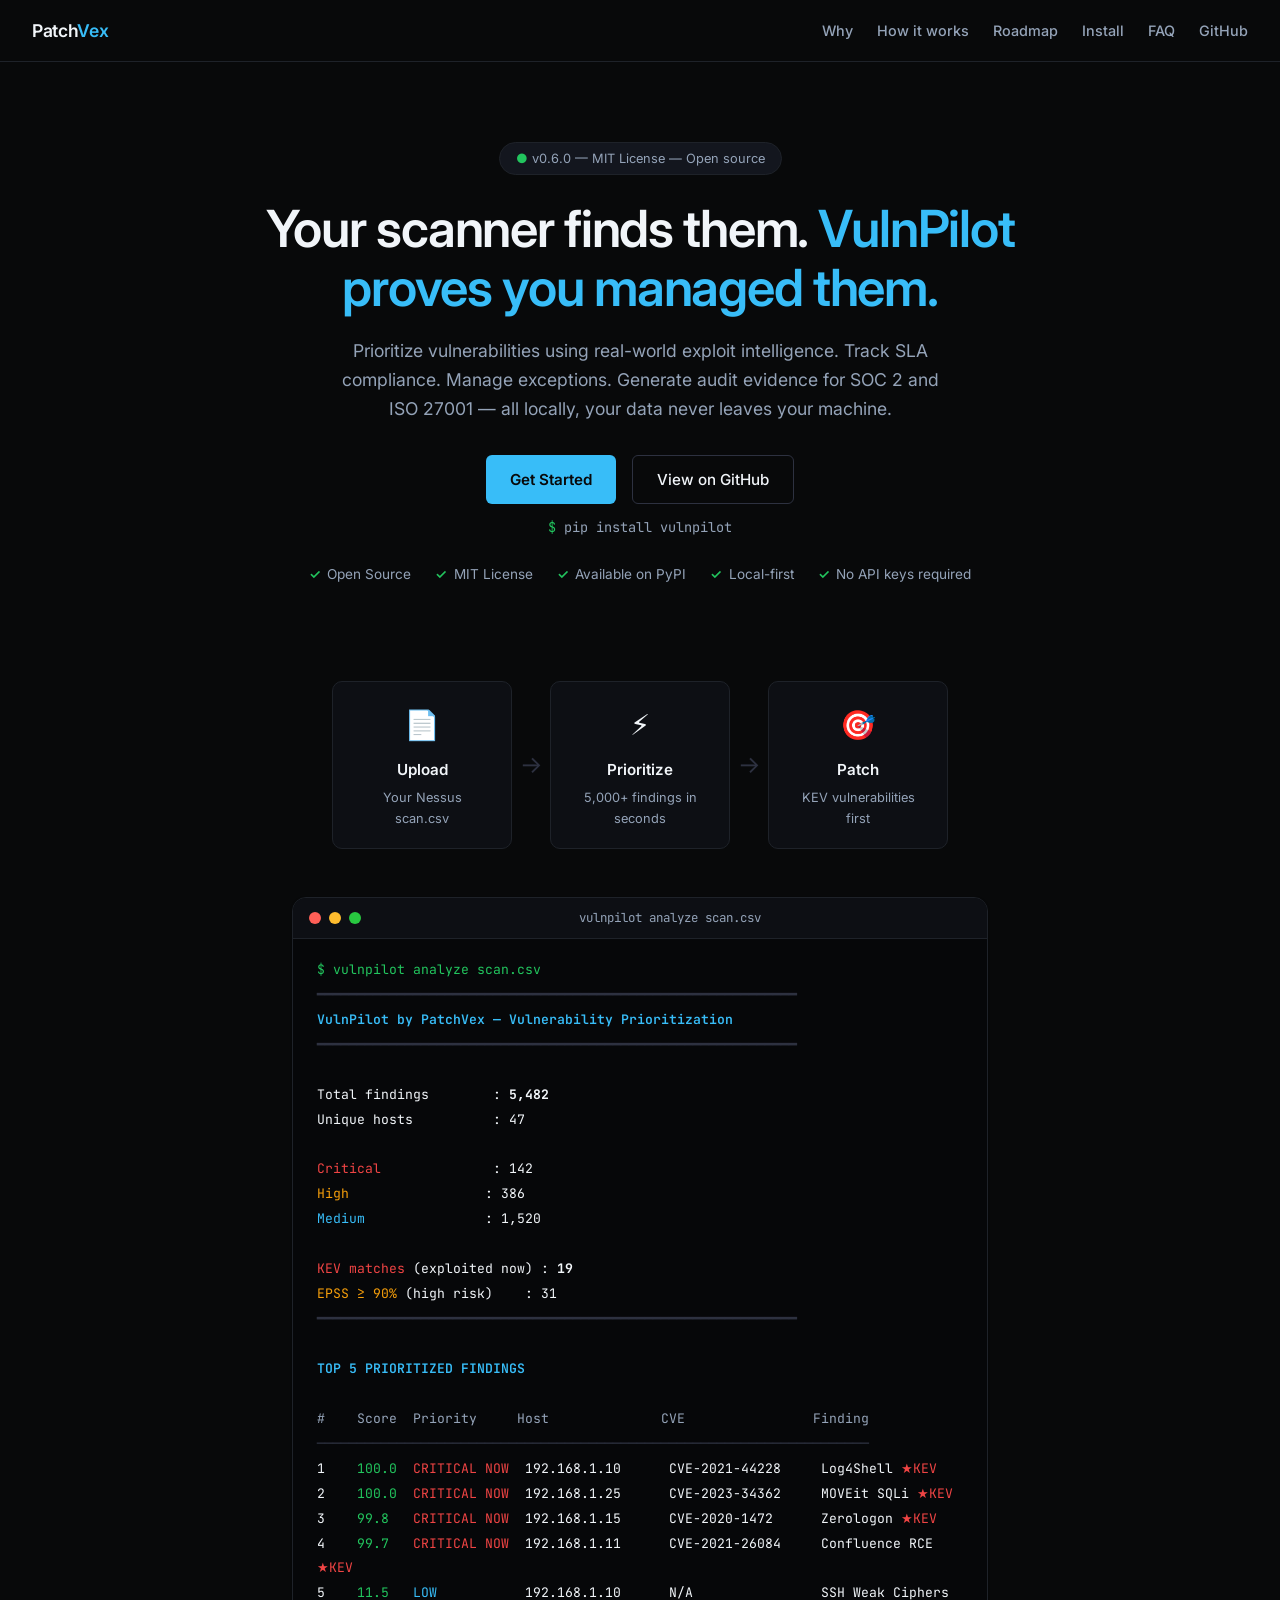
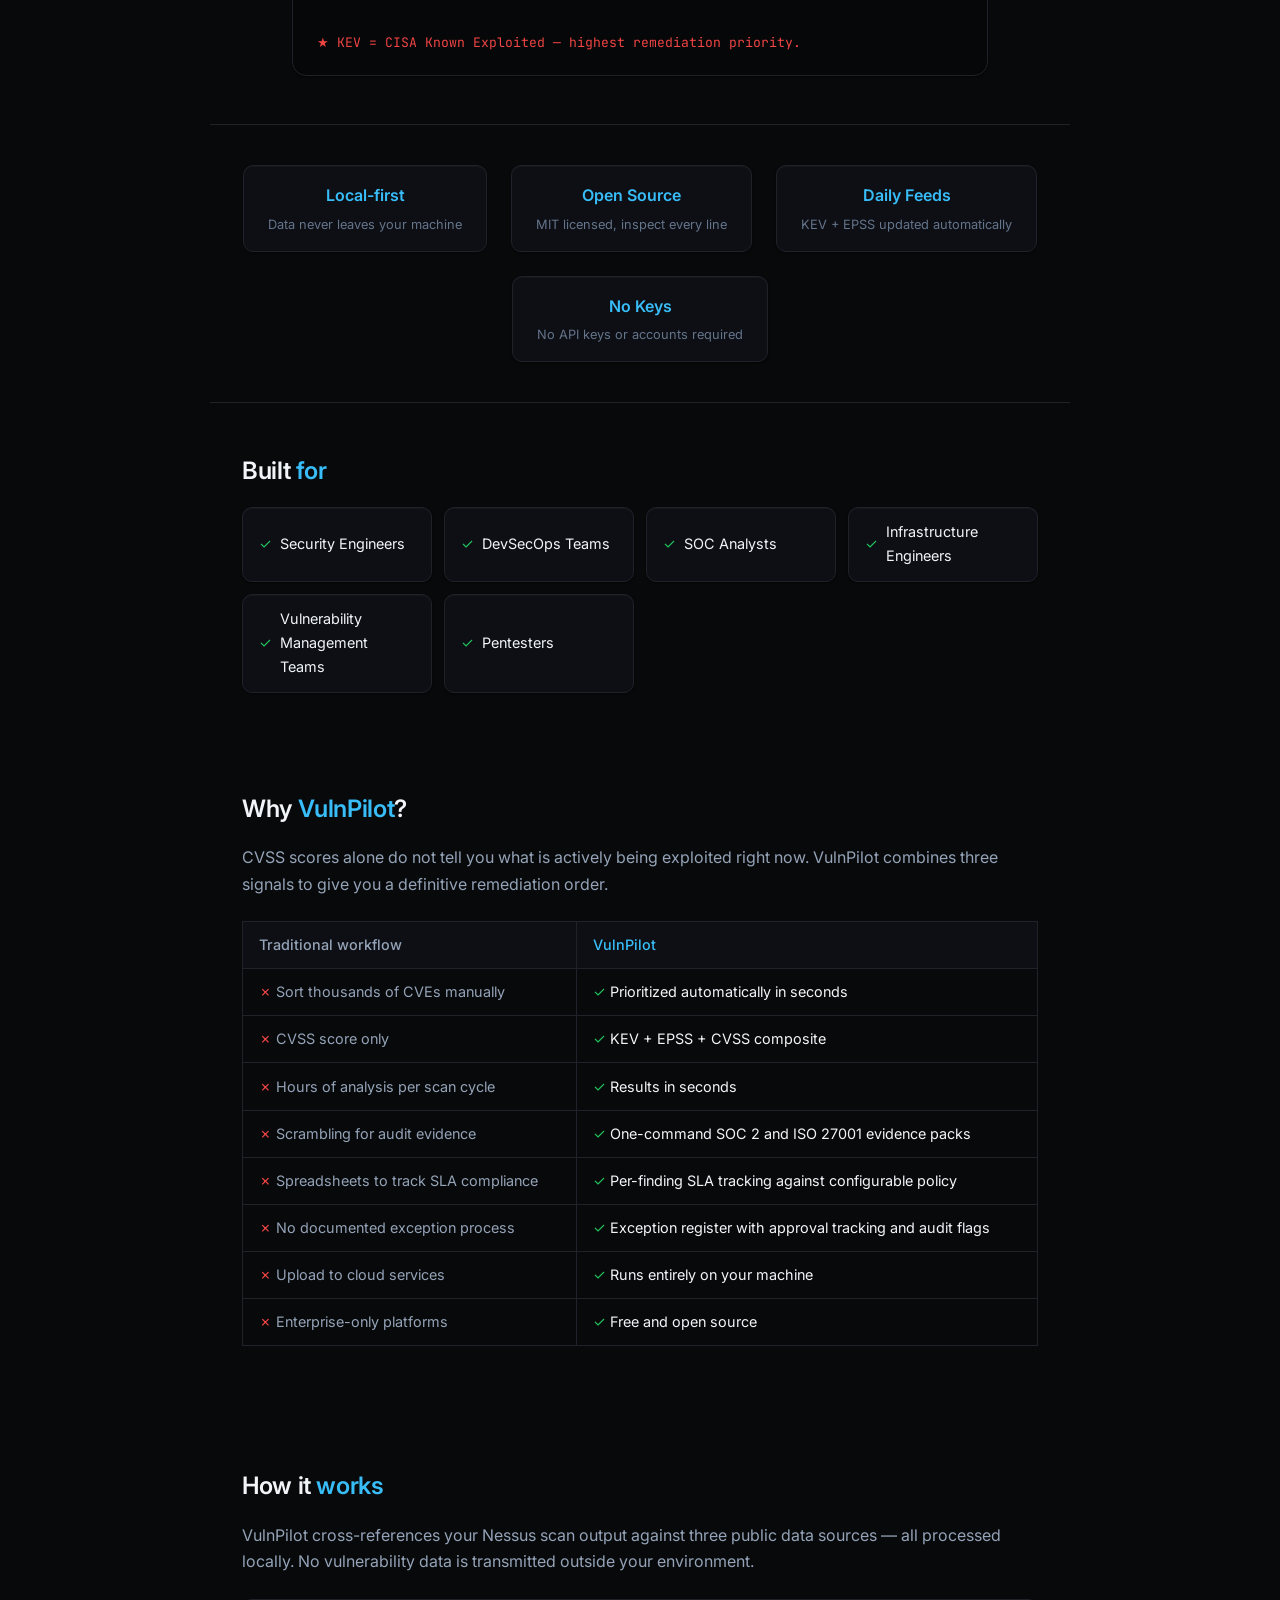
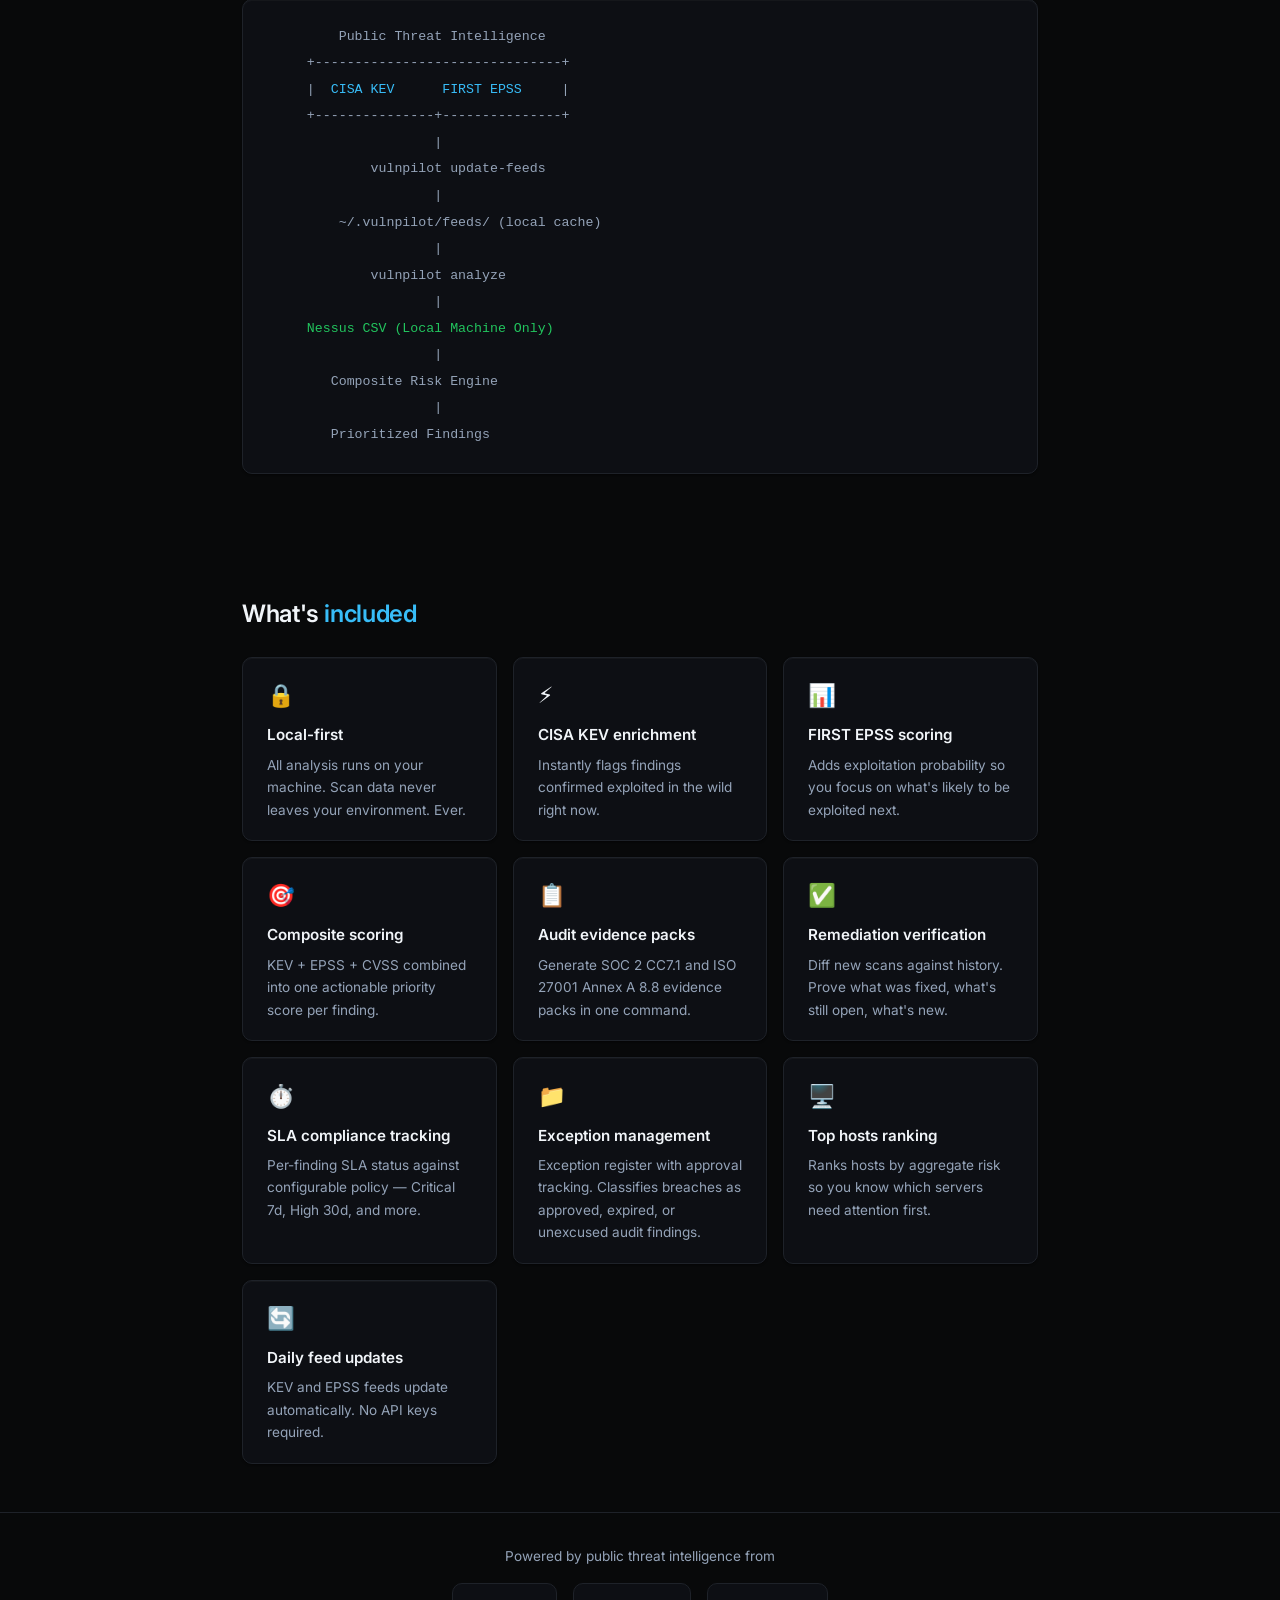
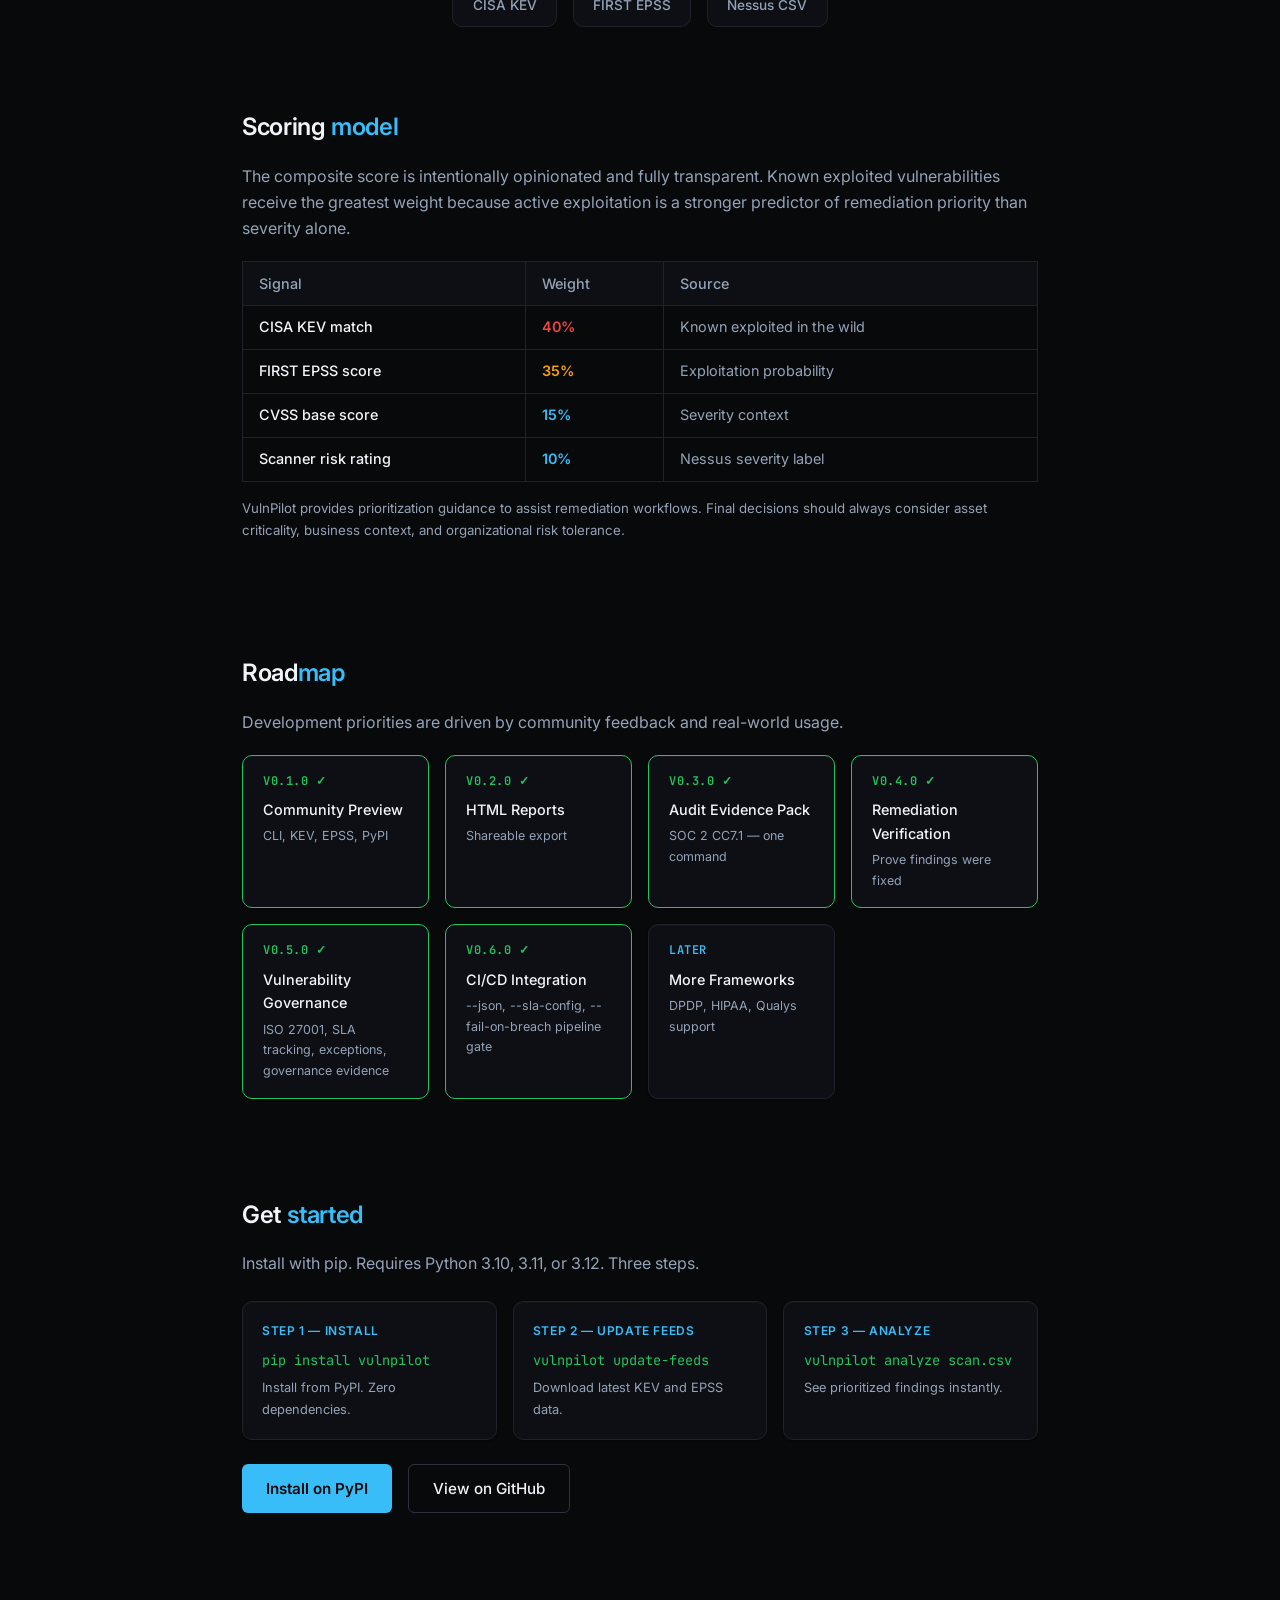
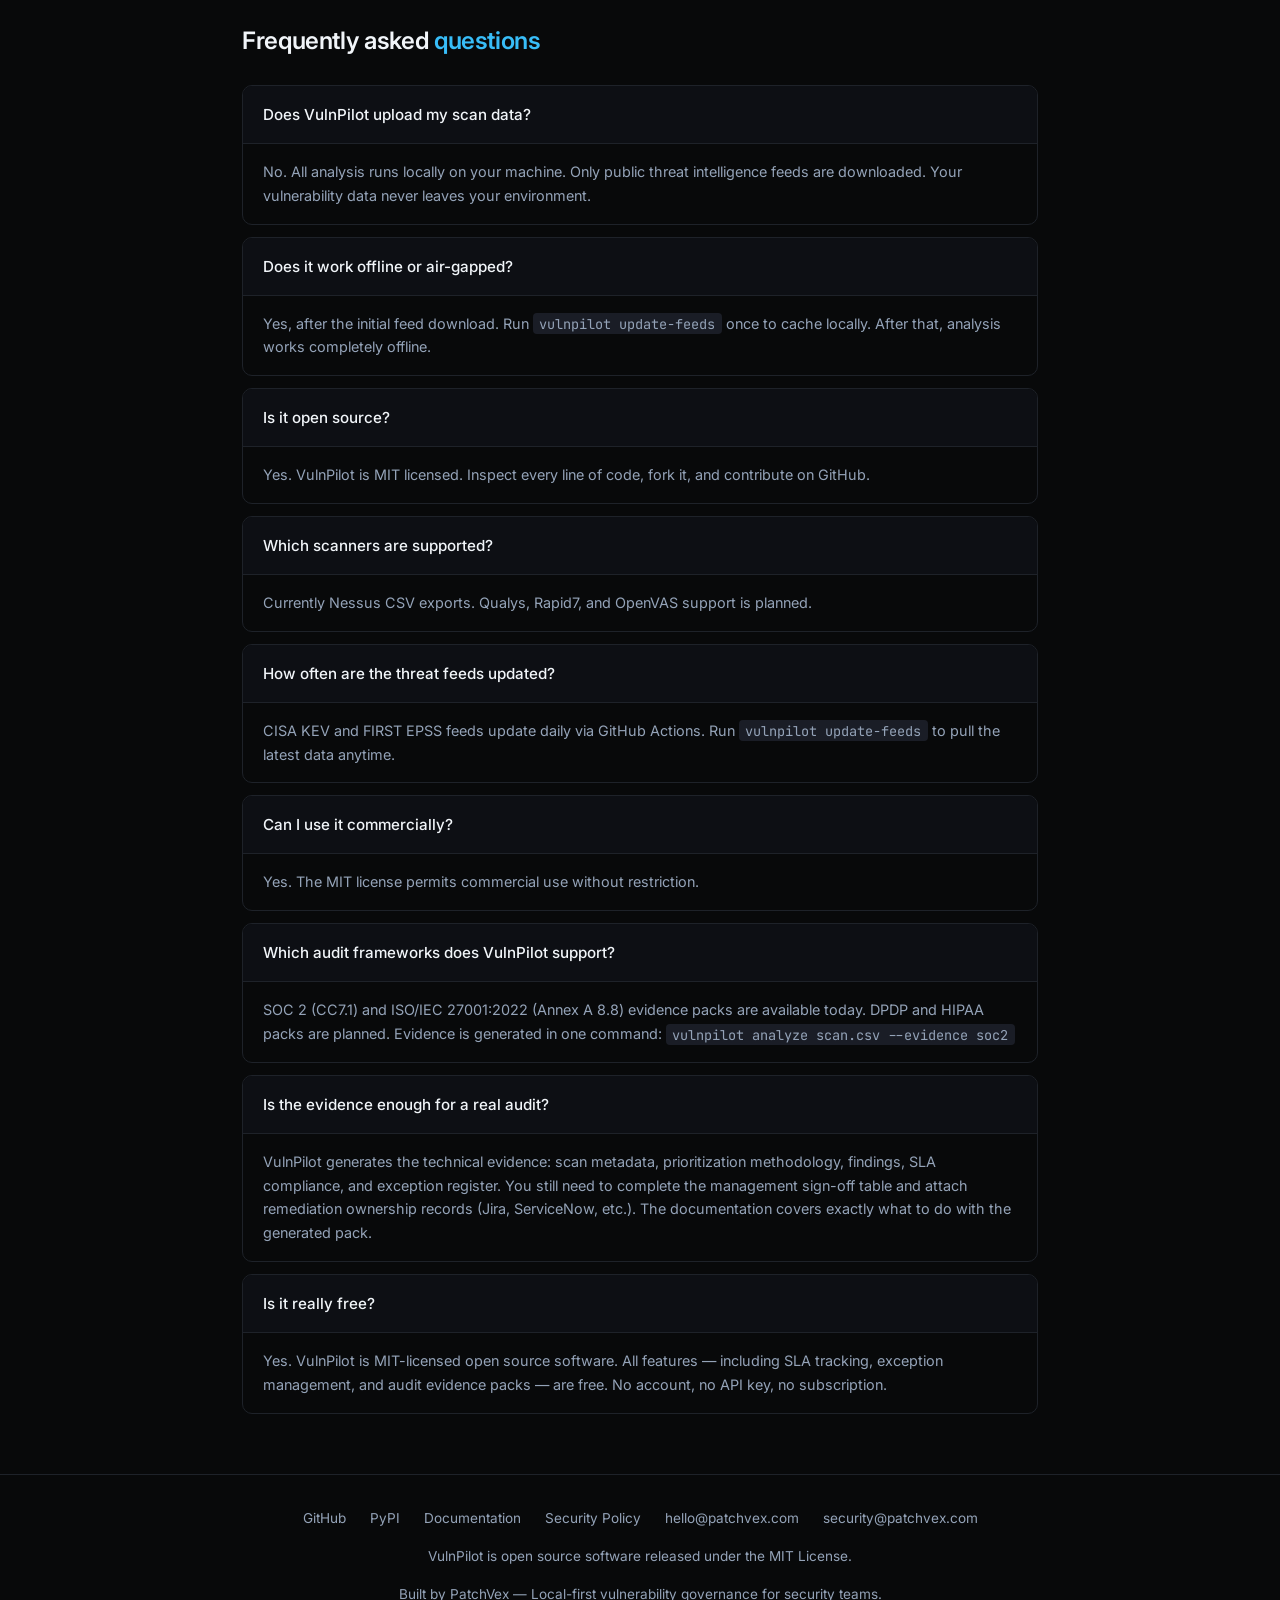
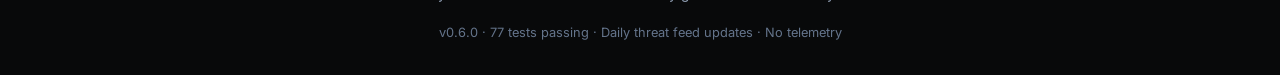
==== commit e7a3b983: "design: phase 1 — design tokens, typography, file split - Split inline CSS into website/style.css an" ====
--- a/website/index.html
+++ b/website/index.html
@@ -23,7 +23,7 @@
     "name": "VulnPilot",
     "applicationCategory": "SecurityApplication",
     "operatingSystem": "Linux, macOS, Windows",
-    "softwareVersion": "0.5.0",
+    "softwareVersion": "0.6.0",
     "description": "Local-first vulnerability governance for security teams. Analyze vulnerability scan results, track SLA compliance, manage risk exceptions, and generate audit-ready evidence for SOC 2 and ISO/IEC 27001.",
     "url": "https://patchvex.com/",
     "downloadUrl": "https://pypi.org/project/vulnpilot/",
@@ -33,147 +33,10 @@
   }
   </script>
   <title>VulnPilot by PatchVex — Local-first vulnerability governance</title>
-  <style>
-    *, *::before, *::after { box-sizing: border-box; margin: 0; padding: 0; }
-    :root {
-      --bg: #0d1117; --surface: #161b22; --border: #30363d;
-      --text: #e6edf3; --muted: #8b949e; --accent: #58a6ff;
-      --green: #3fb950; --red: #f85149; --orange: #d29922;
-      --font: -apple-system, BlinkMacSystemFont, 'Segoe UI', sans-serif;
-      --mono: 'SFMono-Regular', Consolas, 'Liberation Mono', monospace;
-    }
-    body { background: var(--bg); color: var(--text); font-family: var(--font); line-height: 1.6; }
-    a { color: var(--accent); text-decoration: none; }
-    a:hover { text-decoration: underline; }
-
-    nav {
-      border-bottom: 1px solid var(--border); padding: 1rem 2rem;
-      display: flex; justify-content: space-between; align-items: center;
-      position: sticky; top: 0; background: var(--bg); z-index: 100;
-    }
-    .nav-brand { font-size: 1.1rem; font-weight: 600; }
-    .nav-brand span { color: var(--accent); }
-    .nav-links { display: flex; gap: 1.5rem; font-size: 0.9rem; }
-    .nav-links a { color: var(--muted); }
-    .nav-links a:hover { color: var(--text); text-decoration: none; }
-
-    .hero { max-width: 860px; margin: 0 auto; padding: 5rem 2rem 3rem; text-align: center; }
-    .badge {
-      display: inline-block; background: #1c2128; border: 1px solid var(--border);
-      border-radius: 2rem; padding: 0.3rem 1rem; font-size: 0.8rem;
-      color: var(--muted); margin-bottom: 1.5rem;
-    }
-    .badge span { color: var(--green); }
-    h1 { font-size: clamp(2rem, 5vw, 3.2rem); font-weight: 700; line-height: 1.2; margin-bottom: 1.2rem; letter-spacing: -0.02em; }
-    h1 em { color: var(--accent); font-style: normal; }
-    .subtitle { font-size: 1.1rem; color: var(--muted); max-width: 600px; margin: 0 auto 2rem; }
-    .cta-group { display: flex; gap: 1rem; justify-content: center; flex-wrap: wrap; margin-bottom: 0.75rem; }
-    .btn { display: inline-flex; align-items: center; gap: 0.5rem; padding: 0.7rem 1.5rem; border-radius: 6px; font-size: 0.95rem; font-weight: 500; transition: opacity 0.2s; }
-    .btn:hover { opacity: 0.85; text-decoration: none; }
-    .btn-primary { background: var(--accent); color: #0d1117; }
-    .btn-secondary { background: transparent; color: var(--text); border: 1px solid var(--border); }
-    .pip-hint { font-family: var(--mono); font-size: 0.85rem; color: var(--muted); margin-bottom: 1.5rem; }
-    .pip-hint span { color: var(--green); }
-
-    .trust-badges { display: flex; justify-content: center; gap: 1.5rem; flex-wrap: wrap; margin-top: 0.5rem; }
-    .trust-item { display: flex; align-items: center; gap: 0.4rem; font-size: 0.85rem; color: var(--muted); }
-    .trust-item .check { color: var(--green); font-weight: 600; }
-
-    /* WORKFLOW */
-    .workflow { display: flex; justify-content: center; align-items: center; gap: 0; max-width: 680px; margin: 3rem auto; padding: 0 2rem; flex-wrap: wrap; }
-    .wf-step { background: var(--surface); border: 1px solid var(--border); border-radius: 8px; padding: 1.2rem 1.5rem; text-align: center; flex: 1; min-width: 150px; }
-    .wf-icon { font-size: 1.8rem; margin-bottom: 0.5rem; }
-    .wf-title { font-weight: 600; font-size: 0.95rem; margin-bottom: 0.3rem; }
-    .wf-desc { font-size: 0.8rem; color: var(--muted); }
-    .wf-arrow { font-size: 1.5rem; color: var(--border); padding: 0 0.5rem; flex-shrink: 0; }
-
-    .terminal-wrap { max-width: 760px; margin: 3rem auto; padding: 0 2rem; }
-    .terminal { background: #010409; border: 1px solid var(--border); border-radius: 10px; overflow: hidden; font-family: var(--mono); font-size: 0.82rem; }
-    .terminal-bar { background: var(--surface); padding: 0.6rem 1rem; display: flex; align-items: center; gap: 0.5rem; border-bottom: 1px solid var(--border); }
-    .dot { width: 12px; height: 12px; border-radius: 50%; }
-    .dot-r { background: #ff5f57; } .dot-y { background: #febc2e; } .dot-g { background: #28c840; }
-    .terminal-title { color: var(--muted); font-size: 0.78rem; margin: 0 auto; }
-    .terminal-body { padding: 1.2rem 1.5rem; line-height: 1.9; }
-    .t-cmd { color: var(--green); } .t-head { color: var(--accent); font-weight: bold; }
-    .t-sep { color: #3d444d; } .t-crit { color: var(--red); } .t-warn { color: var(--orange); }
-    .t-low { color: #79c0ff; } .t-muted { color: var(--muted); } .t-kev { color: var(--red); } .t-score { color: var(--green); }
-
-    .stats { display: flex; justify-content: center; gap: 1.5rem; padding: 2.5rem 2rem; flex-wrap: wrap; border-top: 1px solid var(--border); border-bottom: 1px solid var(--border); max-width: 860px; margin: 0 auto; }
-    .stat-item { background: var(--surface); border: 1px solid var(--border); border-radius: 8px; padding: 1rem 1.5rem; text-align: center; min-width: 160px; }
-    .stat-num { font-size: 1rem; font-weight: 600; color: var(--accent); }
-    .stat-label { font-size: 0.8rem; color: var(--muted); margin-top: 0.3rem; }
-
-    .who-section { max-width: 860px; margin: 0 auto; padding: 3rem 2rem; }
-    .who-grid { display: grid; grid-template-columns: repeat(auto-fit, minmax(160px, 1fr)); gap: 0.75rem; margin-top: 1rem; }
-    .who-item { background: var(--surface); border: 1px solid var(--border); border-radius: 8px; padding: 0.8rem 1rem; font-size: 0.9rem; display: flex; align-items: center; gap: 0.5rem; }
-    .who-item .check { color: var(--green); }
-
-    section { max-width: 860px; margin: 0 auto; padding: 3rem 2rem; }
-    h2 { font-size: 1.5rem; font-weight: 600; margin-bottom: 1rem; }
-    h2 .accent { color: var(--accent); }
-    p { color: var(--muted); margin-bottom: 1rem; }
-
-    .compare-table { width: 100%; border-collapse: collapse; margin: 1.5rem 0; font-size: 0.9rem; }
-    .compare-table th { text-align: left; padding: 0.7rem 1rem; background: var(--surface); border: 1px solid var(--border); color: var(--muted); font-weight: 500; }
-    .compare-table th:last-child { color: var(--accent); }
-    .compare-table td { padding: 0.7rem 1rem; border: 1px solid var(--border); color: var(--muted); }
-    .compare-table td:last-child { color: var(--text); }
-    .cross { color: var(--red); } .check-g { color: var(--green); }
-
-    .arch { background: var(--surface); border: 1px solid var(--border); border-radius: 8px; padding: 1.5rem 2rem; font-family: var(--mono); font-size: 0.83rem; line-height: 2; color: var(--muted); margin: 1.5rem 0; overflow-x: auto; }
-    .arch .hl { color: var(--accent); } .arch .gr { color: var(--green); }
-
-    .features { display: grid; grid-template-columns: repeat(auto-fit, minmax(240px, 1fr)); gap: 1rem; margin-top: 1.5rem; }
-    .feature { background: var(--surface); border: 1px solid var(--border); border-radius: 8px; padding: 1.2rem 1.5rem; }
-    .feature-icon { font-size: 1.4rem; margin-bottom: 0.5rem; }
-    .feature-title { font-weight: 600; margin-bottom: 0.4rem; font-size: 0.95rem; }
-    .feature-desc { font-size: 0.85rem; color: var(--muted); }
-
-    .powered-by { text-align: center; padding: 2rem; border-top: 1px solid var(--border); }
-    .powered-by p { font-size: 0.85rem; color: var(--muted); margin-bottom: 1rem; }
-    .powered-logos { display: flex; justify-content: center; gap: 1rem; flex-wrap: wrap; }
-    .powered-logo { background: var(--surface); border: 1px solid var(--border); border-radius: 8px; padding: 0.6rem 1.2rem; font-size: 0.85rem; color: var(--muted); font-weight: 500; }
-    .powered-logo a { color: var(--muted); }
-    .powered-logo a:hover { color: var(--text); text-decoration: none; }
-
-    .score-table { width: 100%; border-collapse: collapse; margin-top: 1.2rem; font-size: 0.9rem; }
-    .score-table th { text-align: left; padding: 0.6rem 1rem; background: var(--surface); border: 1px solid var(--border); color: var(--muted); font-weight: 500; }
-    .score-table td { padding: 0.6rem 1rem; border: 1px solid var(--border); color: var(--muted); }
-    .score-table td:first-child { color: var(--text); font-weight: 500; }
-    .w-high { color: var(--red); font-weight: 600; } .w-med { color: var(--orange); font-weight: 600; } .w-low { color: var(--accent); font-weight: 600; }
-
-    .roadmap-grid { display: grid; grid-template-columns: repeat(auto-fit, minmax(160px, 1fr)); gap: 1rem; margin-top: 1.2rem; }
-    .roadmap-item { background: var(--surface); border: 1px solid var(--border); border-radius: 8px; padding: 1rem 1.25rem; }
-    .roadmap-ver { font-size: 0.75rem; color: var(--accent); font-weight: 600; margin-bottom: 0.4rem; text-transform: uppercase; letter-spacing: 0.05em; }
-    .roadmap-feature { font-size: 0.9rem; font-weight: 500; margin-bottom: 0.3rem; }
-    .roadmap-status { font-size: 0.78rem; color: var(--muted); }
-    .done { border-color: var(--green); }
-    .done .roadmap-ver { color: var(--green); }
-
-    .install-steps { display: grid; grid-template-columns: repeat(auto-fit, minmax(200px, 1fr)); gap: 1rem; margin: 1.5rem 0; }
-    .install-step { background: var(--surface); border: 1px solid var(--border); border-radius: 8px; padding: 1.2rem; }
-    .step-num { font-size: 0.75rem; color: var(--accent); font-weight: 600; margin-bottom: 0.5rem; text-transform: uppercase; letter-spacing: 0.05em; }
-    .step-cmd { font-family: var(--mono); font-size: 0.85rem; color: var(--green); margin-bottom: 0.4rem; }
-    .step-desc { font-size: 0.8rem; color: var(--muted); }
-
-    .faq { margin-top: 1.5rem; }
-    .faq-item { border: 1px solid var(--border); border-radius: 8px; margin-bottom: 0.75rem; overflow: hidden; }
-    .faq-q { padding: 1rem 1.25rem; font-weight: 500; font-size: 0.95rem; background: var(--surface); }
-    .faq-a { padding: 1rem 1.25rem; font-size: 0.9rem; color: var(--muted); border-top: 1px solid var(--border); }
-    .faq-a code { font-family: var(--mono); background: #010409; padding: 0.1rem 0.4rem; border-radius: 3px; font-size: 0.85rem; }
-
-    footer { border-top: 1px solid var(--border); padding: 2rem; text-align: center; color: var(--muted); font-size: 0.85rem; }
-    footer a { color: var(--muted); }
-    footer a:hover { color: var(--text); }
-    .footer-links { display: flex; justify-content: center; gap: 1.5rem; margin-bottom: 1rem; flex-wrap: wrap; }
-    .footer-meta { margin-top: 0.75rem; font-size: 0.8rem; color: #484f58; }
-
-    @media (max-width: 600px) {
-      .nav-links { display: none; }
-      .wf-arrow { display: none; }
-      .trust-badges { gap: 0.75rem; }
-    }
-  </style>
+  <link rel="preconnect" href="https://fonts.googleapis.com">
+  <link rel="preconnect" href="https://fonts.gstatic.com" crossorigin>
+  <link href="https://fonts.googleapis.com/css2?family=Inter:wght@400;500;600&family=JetBrains+Mono:wght@400&display=swap" rel="stylesheet">
+  <link rel="stylesheet" href="style.css">
 </head>
 <body>
 
@@ -190,7 +53,7 @@
 </nav>
 
 <div class="hero">
-  <div class="badge"><span>●</span> Community Preview — v0.5.0</div>
+  <div class="badge"><span>●</span> v0.6.0 — MIT License — Open source</div>
   <h1>Your scanner finds them. <em>VulnPilot proves you managed them.</em></h1>
   <p class="subtitle">
     Prioritize vulnerabilities using real-world exploit intelligence. Track SLA compliance. Manage exceptions. Generate audit evidence for SOC 2 and ISO 27001 — all locally, your data never leaves your machine.
@@ -375,7 +238,7 @@
       <tr><td>Scanner risk rating</td><td><span class="w-low">10%</span></td><td>Nessus severity label</td></tr>
     </tbody>
   </table>
-  <p style="margin-top:1rem;font-size:0.83rem;font-style:italic;">VulnPilot provides prioritization guidance to assist remediation workflows. Final decisions should always consider asset criticality, business context, and organizational risk tolerance.</p>
+  <p style="margin-top:1rem;font-size:0.83rem;">VulnPilot provides prioritization guidance to assist remediation workflows. Final decisions should always consider asset criticality, business context, and organizational risk tolerance.</p>
 </section>
 
 <!-- ROADMAP -->
@@ -383,11 +246,12 @@
   <h2>Road<span class="accent">map</span></h2>
   <p>Development priorities are driven by community feedback and real-world usage.</p>
   <div class="roadmap-grid">
-    <div class="roadmap-item done"><div class="roadmap-ver">v0.1.0 ✓ Done</div><div class="roadmap-feature">Community Preview</div><div class="roadmap-status">CLI, KEV, EPSS, PyPI</div></div>
-    <div class="roadmap-item done"><div class="roadmap-ver">v0.2.0 ✓ Done</div><div class="roadmap-feature">HTML Reports</div><div class="roadmap-status">Shareable export</div></div>
-    <div class="roadmap-item done"><div class="roadmap-ver">v0.3.0 ✓ Done</div><div class="roadmap-feature">Audit Evidence Pack</div><div class="roadmap-status">SOC 2 CC7.1 — one command</div></div>
-    <div class="roadmap-item done"><div class="roadmap-ver">v0.4.0 ✓ Done</div><div class="roadmap-feature">Remediation Verification</div><div class="roadmap-status">Prove findings were fixed</div></div>
-    <div class="roadmap-item done"><div class="roadmap-ver">v0.5.0 ✓ Done</div><div class="roadmap-feature">Vulnerability Governance</div><div class="roadmap-status">ISO 27001, SLA tracking, exceptions, governance evidence</div></div>
+    <div class="roadmap-item done"><div class="roadmap-ver">v0.1.0 ✓</div><div class="roadmap-feature">Community Preview</div><div class="roadmap-status">CLI, KEV, EPSS, PyPI</div></div>
+    <div class="roadmap-item done"><div class="roadmap-ver">v0.2.0 ✓</div><div class="roadmap-feature">HTML Reports</div><div class="roadmap-status">Shareable export</div></div>
+    <div class="roadmap-item done"><div class="roadmap-ver">v0.3.0 ✓</div><div class="roadmap-feature">Audit Evidence Pack</div><div class="roadmap-status">SOC 2 CC7.1 — one command</div></div>
+    <div class="roadmap-item done"><div class="roadmap-ver">v0.4.0 ✓</div><div class="roadmap-feature">Remediation Verification</div><div class="roadmap-status">Prove findings were fixed</div></div>
+    <div class="roadmap-item done"><div class="roadmap-ver">v0.5.0 ✓</div><div class="roadmap-feature">Vulnerability Governance</div><div class="roadmap-status">ISO 27001, SLA tracking, exceptions, governance evidence</div></div>
+    <div class="roadmap-item done"><div class="roadmap-ver">v0.6.0 ✓</div><div class="roadmap-feature">CI/CD Integration</div><div class="roadmap-status">--json, --sla-config, --fail-on-breach pipeline gate</div></div>
     <div class="roadmap-item"><div class="roadmap-ver">Later</div><div class="roadmap-feature">More Frameworks</div><div class="roadmap-status">DPDP, HIPAA, Qualys support</div></div>
   </div>
 </section>
@@ -428,13 +292,15 @@
     <a href="https://github.com/PatchVex/vulnpilot">GitHub</a>
     <a href="https://pypi.org/project/vulnpilot/">PyPI</a>
     <a href="https://github.com/PatchVex/vulnpilot/blob/main/README.md">Documentation</a>
+    <a href="https://github.com/PatchVex/vulnpilot/blob/main/SECURITY.md">Security Policy</a>
     <a href="mailto:hello@patchvex.com">hello@patchvex.com</a>
     <a href="mailto:security@patchvex.com">security@patchvex.com</a>
   </div>
   <p>VulnPilot is open source software released under the MIT License.</p>
-  <p style="margin-top:0.5rem;">Built by <a href="https://patchvex.com">PatchVex</a> — Privacy-first workflow tools for security teams.</p>
-  <div class="footer-meta">Community Preview · v0.5.0 · Daily threat feed updates</div>
+  <p style="margin-top:0.5rem;">Built by <a href="https://patchvex.com">PatchVex</a> — Local-first vulnerability governance for security teams.</p>
+  <div class="footer-meta">v0.6.0 · 77 tests passing · Daily threat feed updates · No telemetry</div>
 </footer>
 
+<script src="main.js" defer></script>
 </body>
-</html>+</html>
--- a/website/style.css
+++ b/website/style.css
@@ -0,0 +1,564 @@
+/* PatchVex — design system v1 (Phase 1: tokens + typography) */
+
+*, *::before, *::after { box-sizing: border-box; margin: 0; padding: 0; }
+
+/* ─── Design tokens ─────────────────────────────────────────────────────────── */
+:root {
+  /* Backgrounds */
+  --bg-base:     #08090a;
+  --bg-surface:  #0d0f14;
+  --bg-elevated: #13161e;
+  --bg-subtle:   #1a1d26;
+
+  /* Borders */
+  --border-default: #1e2229;
+  --border-subtle:  #161920;
+  --border-strong:  #2d3140;
+
+  /* Text */
+  --text-primary:   #f1f5f9;
+  --text-secondary: #94a3b8;
+  --text-muted:     #64748b;
+  --text-disabled:  #334155;
+
+  /* Brand accent — sky blue */
+  --accent:        #38bdf8;
+  --accent-dim:    #0c2233;
+  --accent-border: #1e4060;
+
+  /* Semantic — success */
+  --success:     #22c55e;
+  --success-dim: #052e0f;
+
+  /* Semantic — warning */
+  --warning:     #f59e0b;
+  --warning-dim: #2c1e04;
+
+  /* Semantic — danger */
+  --danger:     #ef4444;
+  --danger-dim: #2c0707;
+
+  /* Typography */
+  --font: 'Inter', system-ui, -apple-system, sans-serif;
+  --mono: 'JetBrains Mono', 'Fira Code', 'Cascadia Code', 'SFMono-Regular',
+          Consolas, monospace;
+
+  /* Spacing (4px base) */
+  --space-1:  4px;
+  --space-2:  8px;
+  --space-3:  12px;
+  --space-4:  16px;
+  --space-5:  20px;
+  --space-6:  24px;
+  --space-8:  32px;
+  --space-10: 40px;
+  --space-12: 48px;
+  --space-16: 64px;
+  --space-20: 80px;
+  --space-24: 96px;
+
+  /* Border radius */
+  --radius-sm:   4px;
+  --radius-md:   6px;
+  --radius-lg:   10px;
+  --radius-xl:   14px;
+  --radius-full: 9999px;
+
+  /* Shadow */
+  --shadow-card: 0 1px 2px rgba(0, 0, 0, 0.5),
+                 inset 0 1px 0 rgba(255, 255, 255, 0.03);
+
+  /* Motion */
+  --duration-fast: 120ms;
+  --duration-base: 200ms;
+  --duration-slow: 350ms;
+  --ease-standard: cubic-bezier(0.16, 1, 0.3, 1);
+}
+
+/* ─── Base ───────────────────────────────────────────────────────────────────── */
+
+body {
+  background: var(--bg-base);
+  color: var(--text-primary);
+  font-family: var(--font);
+  line-height: 1.65;
+  font-size: 1rem;
+  -webkit-font-smoothing: antialiased;
+  -moz-osx-font-smoothing: grayscale;
+}
+
+a { color: var(--accent); text-decoration: none; }
+a:hover { text-decoration: underline; }
+
+/* ─── Navigation ─────────────────────────────────────────────────────────────── */
+
+nav {
+  border-bottom: 0.5px solid var(--border-default);
+  padding: 1rem 2rem;
+  display: flex;
+  justify-content: space-between;
+  align-items: center;
+  position: sticky;
+  top: 0;
+  background: var(--bg-base);
+  z-index: 100;
+}
+
+.nav-brand { font-size: 1.1rem; font-weight: 600; letter-spacing: -0.02em; }
+.nav-brand span { color: var(--accent); }
+.nav-links { display: flex; gap: 1.5rem; font-size: 0.9rem; }
+.nav-links a { color: var(--text-secondary); font-weight: 500; }
+.nav-links a:hover { color: var(--text-primary); text-decoration: none; }
+
+/* ─── Hero ───────────────────────────────────────────────────────────────────── */
+
+.hero {
+  max-width: 860px;
+  margin: 0 auto;
+  padding: 5rem 2rem 3rem;
+  text-align: center;
+}
+
+.badge {
+  display: inline-block;
+  background: var(--bg-elevated);
+  border: 0.5px solid var(--border-default);
+  border-radius: var(--radius-full);
+  padding: 0.3rem 1rem;
+  font-size: 0.8rem;
+  color: var(--text-secondary);
+  margin-bottom: 1.5rem;
+}
+.badge span { color: var(--success); }
+
+h1 {
+  font-size: clamp(2rem, 5vw, 3.2rem);
+  font-weight: 600;
+  line-height: 1.15;
+  margin-bottom: 1.2rem;
+  letter-spacing: -0.025em;
+}
+h1 em { color: var(--accent); font-style: normal; }
+
+.subtitle {
+  font-size: 1.1rem;
+  color: var(--text-secondary);
+  max-width: 600px;
+  margin: 0 auto 2rem;
+  line-height: 1.65;
+}
+
+.cta-group {
+  display: flex;
+  gap: 1rem;
+  justify-content: center;
+  flex-wrap: wrap;
+  margin-bottom: 0.75rem;
+}
+
+.btn {
+  display: inline-flex;
+  align-items: center;
+  gap: 0.5rem;
+  padding: 0.7rem 1.5rem;
+  border-radius: var(--radius-md);
+  font-size: 0.95rem;
+  font-weight: 500;
+  transition: opacity var(--duration-fast);
+  cursor: pointer;
+}
+.btn:hover { opacity: 0.85; text-decoration: none; }
+.btn-primary { background: var(--accent); color: var(--bg-base); font-weight: 600; }
+.btn-secondary {
+  background: transparent;
+  color: var(--text-primary);
+  border: 0.5px solid var(--border-strong);
+}
+
+.pip-hint {
+  font-family: var(--mono);
+  font-size: 0.85rem;
+  color: var(--text-secondary);
+  margin-bottom: 1.5rem;
+}
+.pip-hint span { color: var(--success); }
+
+/* ─── Trust badges ───────────────────────────────────────────────────────────── */
+
+.trust-badges {
+  display: flex;
+  justify-content: center;
+  gap: 1.5rem;
+  flex-wrap: wrap;
+  margin-top: 0.5rem;
+}
+.trust-item {
+  display: flex;
+  align-items: center;
+  gap: 0.4rem;
+  font-size: 0.85rem;
+  color: var(--text-secondary);
+}
+.trust-item .check { color: var(--success); font-weight: 600; }
+
+/* ─── Workflow ───────────────────────────────────────────────────────────────── */
+
+.workflow {
+  display: flex;
+  justify-content: center;
+  align-items: center;
+  gap: 0;
+  max-width: 680px;
+  margin: 3rem auto;
+  padding: 0 2rem;
+  flex-wrap: wrap;
+}
+.wf-step {
+  background: var(--bg-surface);
+  border: 0.5px solid var(--border-default);
+  border-radius: var(--radius-lg);
+  padding: 1.2rem 1.5rem;
+  text-align: center;
+  flex: 1;
+  min-width: 150px;
+}
+.wf-icon { font-size: 1.8rem; margin-bottom: 0.5rem; }
+.wf-title { font-weight: 600; font-size: 0.95rem; margin-bottom: 0.3rem; }
+.wf-desc { font-size: 0.8rem; color: var(--text-secondary); }
+.wf-arrow { font-size: 1.5rem; color: var(--border-strong); padding: 0 0.5rem; flex-shrink: 0; }
+
+/* ─── Terminal ───────────────────────────────────────────────────────────────── */
+
+.terminal-wrap { max-width: 760px; margin: 3rem auto; padding: 0 2rem; }
+
+.terminal {
+  background: #060709;
+  border: 0.5px solid var(--border-default);
+  border-radius: var(--radius-xl);
+  overflow: hidden;
+  font-family: var(--mono);
+  font-size: 0.82rem;
+  box-shadow: var(--shadow-card);
+}
+.terminal-bar {
+  background: var(--bg-surface);
+  padding: 0.6rem 1rem;
+  display: flex;
+  align-items: center;
+  gap: 0.5rem;
+  border-bottom: 0.5px solid var(--border-default);
+}
+.dot { width: 12px; height: 12px; border-radius: 50%; }
+.dot-r { background: #ff5f57; }
+.dot-y { background: #febc2e; }
+.dot-g { background: #28c840; }
+.terminal-title { color: var(--text-secondary); font-size: 0.78rem; margin: 0 auto; }
+.terminal-body { padding: 1.2rem 1.5rem; line-height: 1.9; }
+
+.t-cmd   { color: var(--success); }
+.t-head  { color: var(--accent); font-weight: 600; }
+.t-sep   { color: var(--border-strong); }
+.t-crit  { color: var(--danger); }
+.t-warn  { color: var(--warning); }
+.t-low   { color: var(--accent); }
+.t-muted { color: var(--text-secondary); }
+.t-kev   { color: var(--danger); }
+.t-score { color: var(--success); }
+
+/* ─── Stats ──────────────────────────────────────────────────────────────────── */
+
+.stats {
+  display: flex;
+  justify-content: center;
+  gap: 1.5rem;
+  padding: 2.5rem 2rem;
+  flex-wrap: wrap;
+  border-top: 0.5px solid var(--border-default);
+  border-bottom: 0.5px solid var(--border-default);
+  max-width: 860px;
+  margin: 0 auto;
+}
+.stat-item {
+  background: var(--bg-surface);
+  border: 0.5px solid var(--border-default);
+  border-radius: var(--radius-lg);
+  padding: 1rem 1.5rem;
+  text-align: center;
+  min-width: 160px;
+  box-shadow: var(--shadow-card);
+}
+.stat-num { font-size: 1rem; font-weight: 600; color: var(--accent); }
+.stat-label { font-size: 0.8rem; color: var(--text-muted); margin-top: 0.3rem; }
+
+/* ─── Who section ────────────────────────────────────────────────────────────── */
+
+.who-section { max-width: 860px; margin: 0 auto; padding: 3rem 2rem; }
+.who-grid {
+  display: grid;
+  grid-template-columns: repeat(auto-fit, minmax(160px, 1fr));
+  gap: 0.75rem;
+  margin-top: 1rem;
+}
+.who-item {
+  background: var(--bg-surface);
+  border: 0.5px solid var(--border-default);
+  border-radius: var(--radius-lg);
+  padding: 0.8rem 1rem;
+  font-size: 0.9rem;
+  display: flex;
+  align-items: center;
+  gap: 0.5rem;
+  box-shadow: var(--shadow-card);
+}
+.who-item .check { color: var(--success); }
+
+/* ─── Sections ───────────────────────────────────────────────────────────────── */
+
+section { max-width: 860px; margin: 0 auto; padding: 3rem 2rem; }
+
+h2 { font-size: 1.5rem; font-weight: 600; margin-bottom: 1rem; letter-spacing: -0.015em; }
+h2 .accent { color: var(--accent); }
+
+p { color: var(--text-secondary); margin-bottom: 1rem; }
+
+/* ─── Comparison table ───────────────────────────────────────────────────────── */
+
+.compare-table {
+  width: 100%;
+  border-collapse: collapse;
+  margin: 1.5rem 0;
+  font-size: 0.9rem;
+}
+.compare-table th {
+  text-align: left;
+  padding: 0.7rem 1rem;
+  background: var(--bg-surface);
+  border: 0.5px solid var(--border-default);
+  color: var(--text-secondary);
+  font-weight: 500;
+}
+.compare-table th:last-child { color: var(--accent); }
+.compare-table td {
+  padding: 0.7rem 1rem;
+  border: 0.5px solid var(--border-default);
+  color: var(--text-secondary);
+}
+.compare-table td:last-child { color: var(--text-primary); }
+.cross { color: var(--danger); }
+.check-g { color: var(--success); }
+
+/* ─── Architecture diagram ───────────────────────────────────────────────────── */
+
+.arch {
+  background: var(--bg-surface);
+  border: 0.5px solid var(--border-default);
+  border-radius: var(--radius-lg);
+  padding: 1.5rem 2rem;
+  font-family: var(--mono);
+  font-size: 0.83rem;
+  line-height: 2;
+  color: var(--text-secondary);
+  margin: 1.5rem 0;
+  overflow-x: auto;
+  box-shadow: var(--shadow-card);
+}
+.arch .hl { color: var(--accent); }
+.arch .gr { color: var(--success); }
+
+/* ─── Features ───────────────────────────────────────────────────────────────── */
+
+.features {
+  display: grid;
+  grid-template-columns: repeat(auto-fit, minmax(240px, 1fr));
+  gap: 1rem;
+  margin-top: 1.5rem;
+}
+.feature {
+  background: var(--bg-surface);
+  border: 0.5px solid var(--border-default);
+  border-radius: var(--radius-lg);
+  padding: 1.2rem 1.5rem;
+  box-shadow: var(--shadow-card);
+  transition: border-color var(--duration-fast);
+}
+.feature:hover { border-color: var(--border-strong); }
+.feature-icon { font-size: 1.4rem; margin-bottom: 0.5rem; }
+.feature-title { font-weight: 600; margin-bottom: 0.4rem; font-size: 0.95rem; }
+.feature-desc { font-size: 0.85rem; color: var(--text-secondary); }
+
+/* ─── Powered by ─────────────────────────────────────────────────────────────── */
+
+.powered-by {
+  text-align: center;
+  padding: 2rem;
+  border-top: 0.5px solid var(--border-default);
+}
+.powered-by p { font-size: 0.85rem; color: var(--text-secondary); margin-bottom: 1rem; }
+.powered-logos { display: flex; justify-content: center; gap: 1rem; flex-wrap: wrap; }
+.powered-logo {
+  background: var(--bg-surface);
+  border: 0.5px solid var(--border-default);
+  border-radius: var(--radius-lg);
+  padding: 0.6rem 1.2rem;
+  font-size: 0.85rem;
+  color: var(--text-secondary);
+  font-weight: 500;
+  transition: border-color var(--duration-fast);
+}
+.powered-logo:hover { border-color: var(--border-strong); }
+.powered-logo a { color: var(--text-secondary); }
+.powered-logo a:hover { color: var(--text-primary); text-decoration: none; }
+
+/* ─── Scoring table ──────────────────────────────────────────────────────────── */
+
+.score-table {
+  width: 100%;
+  border-collapse: collapse;
+  margin-top: 1.2rem;
+  font-size: 0.9rem;
+}
+.score-table th {
+  text-align: left;
+  padding: 0.6rem 1rem;
+  background: var(--bg-surface);
+  border: 0.5px solid var(--border-default);
+  color: var(--text-secondary);
+  font-weight: 500;
+}
+.score-table td {
+  padding: 0.6rem 1rem;
+  border: 0.5px solid var(--border-default);
+  color: var(--text-secondary);
+}
+.score-table td:first-child { color: var(--text-primary); font-weight: 500; }
+.w-high { color: var(--danger);  font-weight: 600; }
+.w-med  { color: var(--warning); font-weight: 600; }
+.w-low  { color: var(--accent);  font-weight: 600; }
+
+/* ─── Roadmap ────────────────────────────────────────────────────────────────── */
+
+.roadmap-grid {
+  display: grid;
+  grid-template-columns: repeat(auto-fit, minmax(160px, 1fr));
+  gap: 1rem;
+  margin-top: 1.2rem;
+}
+.roadmap-item {
+  background: var(--bg-surface);
+  border: 0.5px solid var(--border-default);
+  border-radius: var(--radius-lg);
+  padding: 1rem 1.25rem;
+  box-shadow: var(--shadow-card);
+}
+.roadmap-ver {
+  font-size: 0.75rem;
+  color: var(--accent);
+  font-weight: 600;
+  margin-bottom: 0.4rem;
+  text-transform: uppercase;
+  letter-spacing: 0.05em;
+  font-family: var(--mono);
+}
+.roadmap-feature { font-size: 0.9rem; font-weight: 500; margin-bottom: 0.3rem; }
+.roadmap-status  { font-size: 0.78rem; color: var(--text-secondary); }
+.done { border-color: var(--success); }
+.done .roadmap-ver { color: var(--success); }
+
+/* ─── Install steps ──────────────────────────────────────────────────────────── */
+
+.install-steps {
+  display: grid;
+  grid-template-columns: repeat(auto-fit, minmax(200px, 1fr));
+  gap: 1rem;
+  margin: 1.5rem 0;
+}
+.install-step {
+  background: var(--bg-surface);
+  border: 0.5px solid var(--border-default);
+  border-radius: var(--radius-lg);
+  padding: 1.2rem;
+  box-shadow: var(--shadow-card);
+}
+.step-num {
+  font-size: 0.75rem;
+  color: var(--accent);
+  font-weight: 600;
+  margin-bottom: 0.5rem;
+  text-transform: uppercase;
+  letter-spacing: 0.05em;
+}
+.step-cmd { font-family: var(--mono); font-size: 0.85rem; color: var(--success); margin-bottom: 0.4rem; }
+.step-desc { font-size: 0.8rem; color: var(--text-secondary); }
+
+/* ─── FAQ ────────────────────────────────────────────────────────────────────── */
+
+.faq { margin-top: 1.5rem; }
+.faq-item {
+  border: 0.5px solid var(--border-default);
+  border-radius: var(--radius-lg);
+  margin-bottom: 0.75rem;
+  overflow: hidden;
+}
+.faq-q {
+  padding: 1rem 1.25rem;
+  font-weight: 500;
+  font-size: 0.95rem;
+  background: var(--bg-surface);
+}
+.faq-a {
+  padding: 1rem 1.25rem;
+  font-size: 0.9rem;
+  color: var(--text-secondary);
+  border-top: 0.5px solid var(--border-default);
+  line-height: 1.65;
+}
+.faq-a code {
+  font-family: var(--mono);
+  background: var(--bg-subtle);
+  padding: 0.1rem 0.4rem;
+  border-radius: var(--radius-sm);
+  font-size: 0.85rem;
+}
+
+/* ─── Footer ─────────────────────────────────────────────────────────────────── */
+
+footer {
+  border-top: 0.5px solid var(--border-default);
+  padding: 2rem;
+  text-align: center;
+  color: var(--text-secondary);
+  font-size: 0.85rem;
+}
+footer a { color: var(--text-secondary); }
+footer a:hover { color: var(--text-primary); }
+.footer-links {
+  display: flex;
+  justify-content: center;
+  gap: 1.5rem;
+  margin-bottom: 1rem;
+  flex-wrap: wrap;
+}
+.footer-meta { margin-top: 0.75rem; font-size: 0.8rem; color: var(--text-muted); }
+
+/* ─── Responsive ─────────────────────────────────────────────────────────────── */
+
+@media (max-width: 600px) {
+  .nav-links { display: none; }
+  .wf-arrow  { display: none; }
+  .trust-badges { gap: 0.75rem; }
+}
+
+/* ─── Accessibility ──────────────────────────────────────────────────────────── */
+
+@media (prefers-reduced-motion: reduce) {
+  *, *::before, *::after {
+    animation-duration: 0.01ms !important;
+    transition-duration: 0.01ms !important;
+  }
+}
+
+:focus-visible {
+  outline: 2px solid var(--accent);
+  outline-offset: 2px;
+  border-radius: var(--radius-sm);
+}
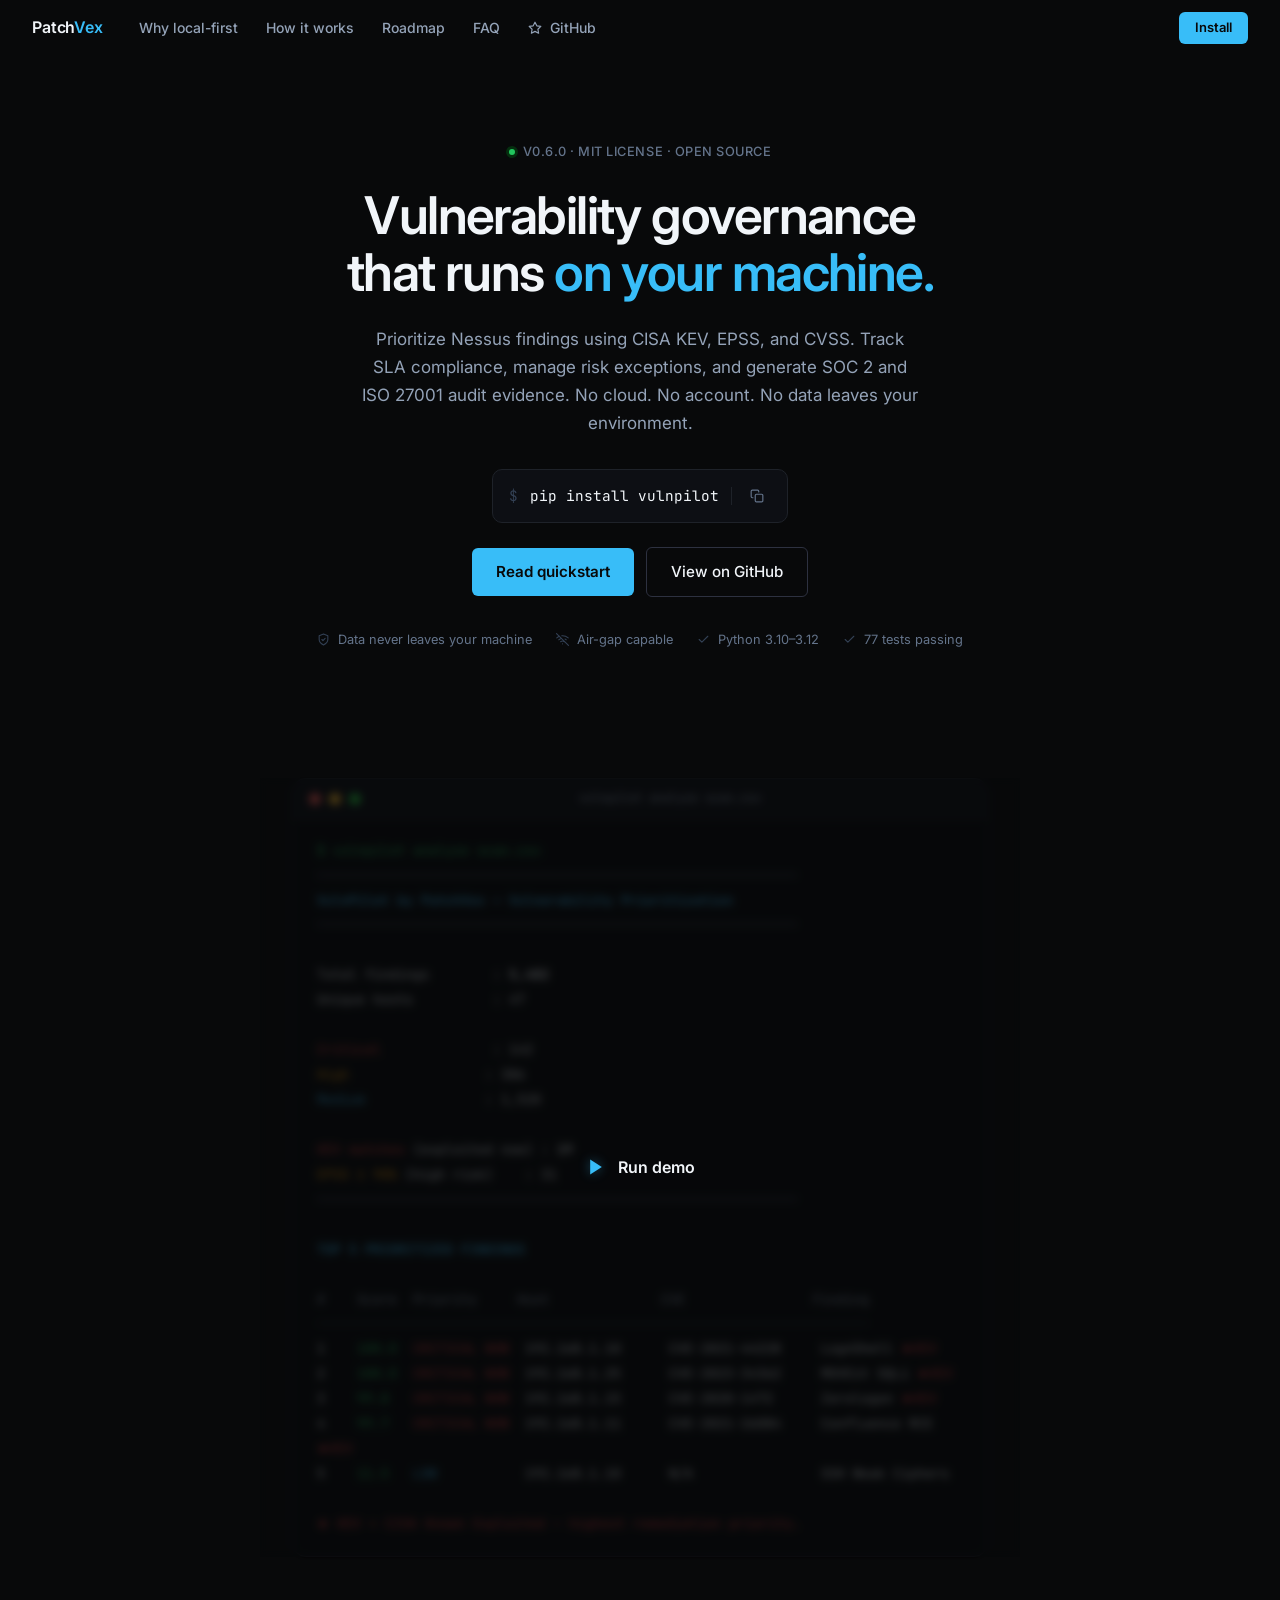
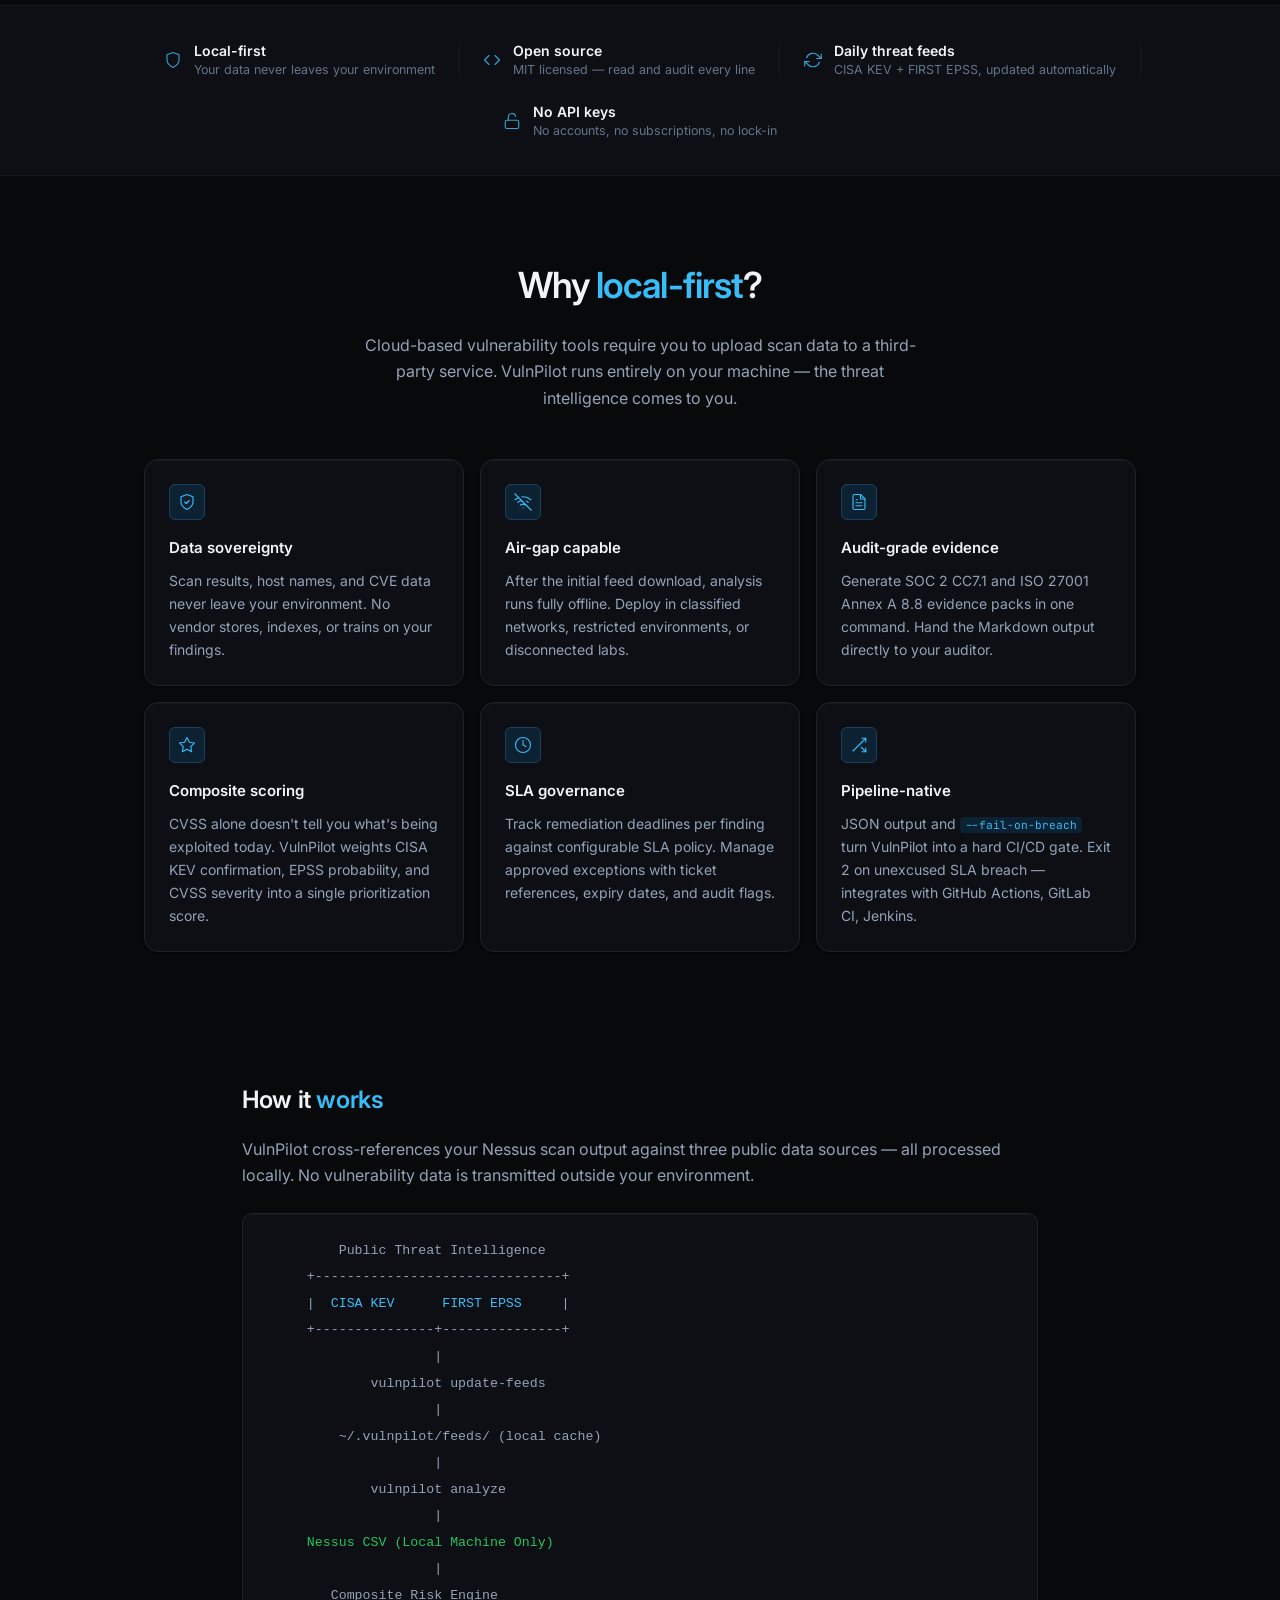
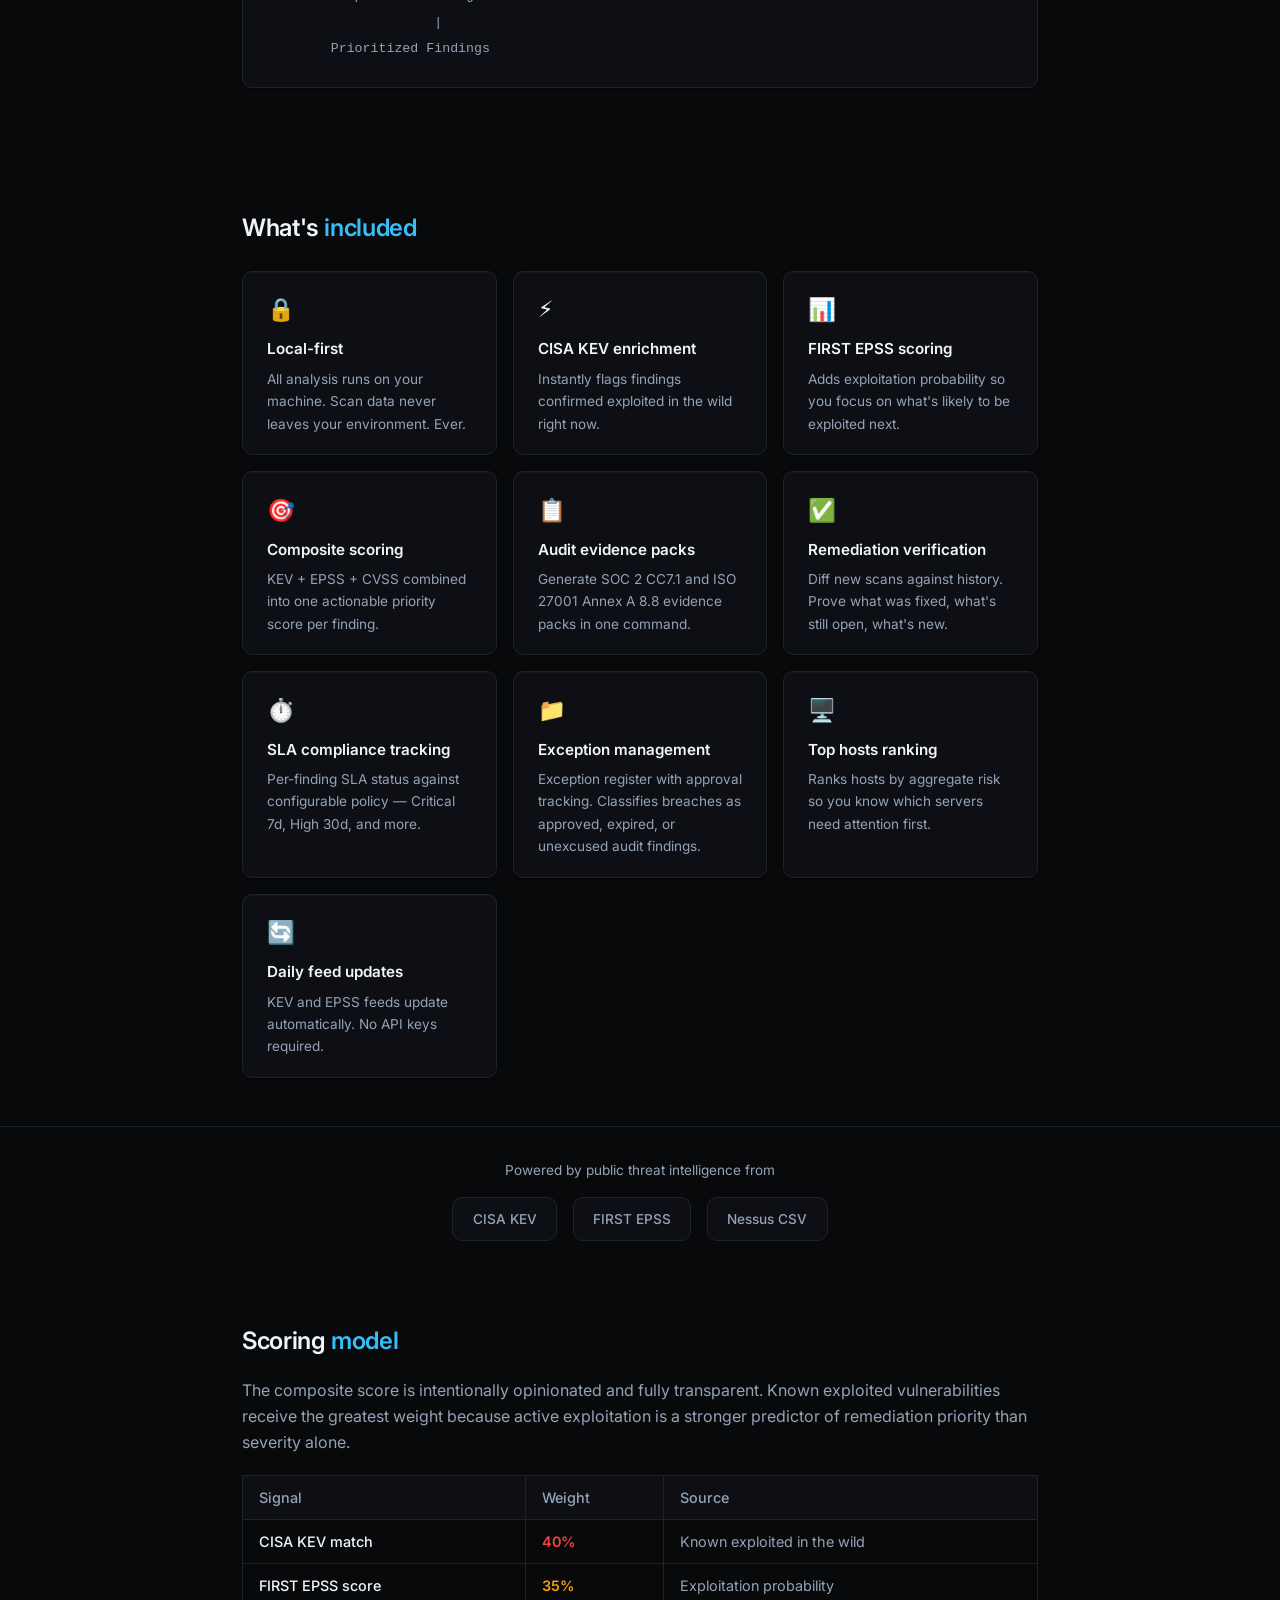
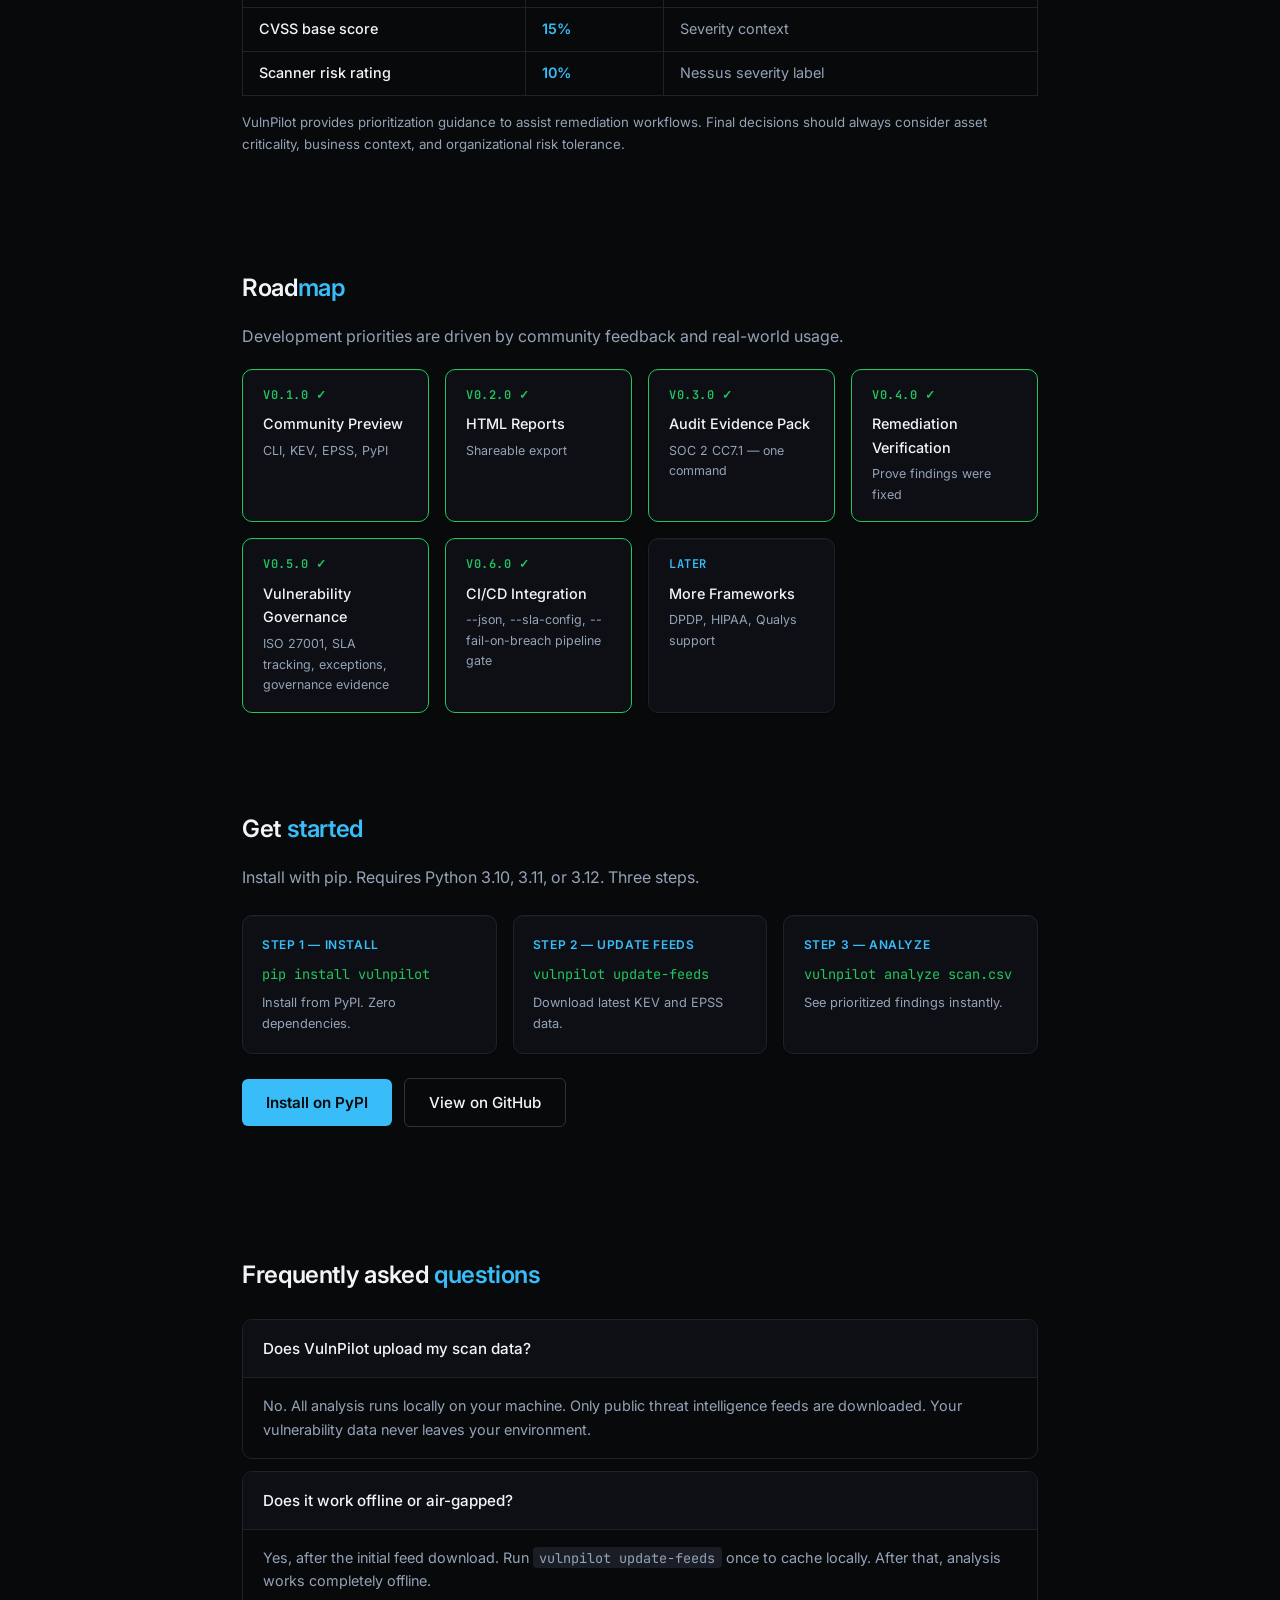
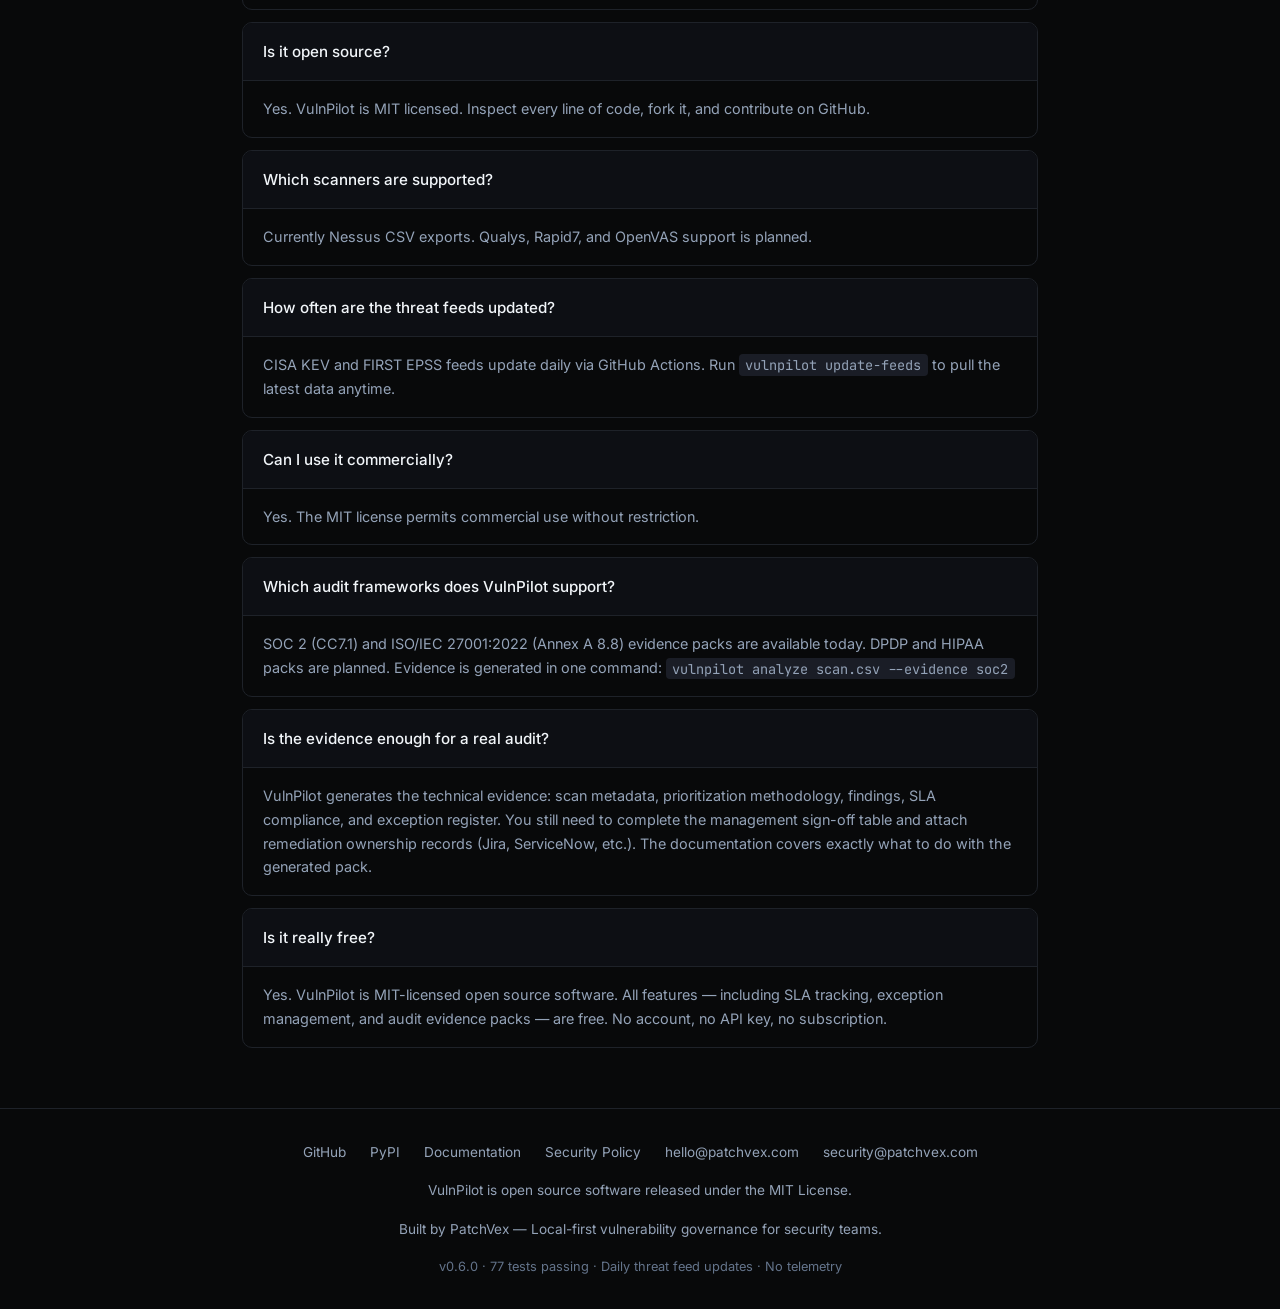
==== commit 0de03cc1: "feat(website): add interactive terminal demo and trust-focused homepage" ====
--- a/website/index.html
+++ b/website/index.html
@@ -40,62 +40,93 @@
 </head>
 <body>
 
-<nav>
+<nav id="site-nav">
   <div class="nav-brand">Patch<span>Vex</span></div>
   <div class="nav-links">
-    <a href="#why">Why</a>
+    <a href="#why">Why local-first</a>
+    <a href="#how-it-works">How it works</a>
+    <a href="#roadmap">Roadmap</a>
+    <a href="#faq">FAQ</a>
+    <a href="https://github.com/PatchVex/vulnpilot" target="_blank" rel="noopener" class="nav-github">
+      <svg width="14" height="14" viewBox="0 0 24 24" fill="none" stroke="currentColor" stroke-width="2" stroke-linecap="round" stroke-linejoin="round" aria-hidden="true"><polygon points="12 2 15.09 8.26 22 9.27 17 14.14 18.18 21.02 12 17.77 5.82 21.02 7 14.14 2 9.27 8.91 8.26 12 2"/></svg>
+      GitHub
+    </a>
+  </div>
+  <div class="nav-right">
+    <a href="#install" class="btn-nav">Install</a>
+    <button class="nav-hamburger" aria-label="Open navigation menu" aria-expanded="false" aria-controls="nav-overlay">
+      <svg width="18" height="18" viewBox="0 0 24 24" fill="none" stroke="currentColor" stroke-width="2" stroke-linecap="round" stroke-linejoin="round" aria-hidden="true"><line x1="3" y1="6" x2="21" y2="6"/><line x1="3" y1="12" x2="21" y2="12"/><line x1="3" y1="18" x2="21" y2="18"/></svg>
+    </button>
+  </div>
+</nav>
+
+<div id="nav-overlay" class="nav-overlay" aria-hidden="true" role="dialog" aria-modal="true" aria-label="Navigation menu">
+  <div class="nav-overlay-header">
+    <div class="nav-brand">Patch<span>Vex</span></div>
+    <button class="nav-overlay-close" aria-label="Close navigation menu">
+      <svg width="18" height="18" viewBox="0 0 24 24" fill="none" stroke="currentColor" stroke-width="2" stroke-linecap="round" stroke-linejoin="round" aria-hidden="true"><line x1="18" y1="6" x2="6" y2="18"/><line x1="6" y1="6" x2="18" y2="18"/></svg>
+    </button>
+  </div>
+  <nav class="nav-overlay-links">
+    <a href="#why">Why local-first</a>
     <a href="#how-it-works">How it works</a>
     <a href="#roadmap">Roadmap</a>
     <a href="#install">Install</a>
     <a href="#faq">FAQ</a>
-    <a href="https://github.com/PatchVex/vulnpilot">GitHub</a>
-  </div>
-</nav>
+    <a href="https://github.com/PatchVex/vulnpilot" target="_blank" rel="noopener">GitHub ↗</a>
+  </nav>
+  <a href="#install" class="btn btn-primary nav-overlay-cta">Install VulnPilot</a>
+</div>
 
 <div class="hero">
-  <div class="badge"><span>●</span> v0.6.0 — MIT License — Open source</div>
-  <h1>Your scanner finds them. <em>VulnPilot proves you managed them.</em></h1>
+  <div class="hero-eyebrow">
+    <span class="hero-eyebrow-dot" aria-hidden="true"></span>
+    v0.6.0 · MIT License · Open source
+  </div>
+  <h1>Vulnerability governance<br>that runs <em>on your machine.</em></h1>
   <p class="subtitle">
-    Prioritize vulnerabilities using real-world exploit intelligence. Track SLA compliance. Manage exceptions. Generate audit evidence for SOC 2 and ISO 27001 — all locally, your data never leaves your machine.
+    Prioritize Nessus findings using CISA KEV, EPSS, and CVSS. Track SLA compliance, manage risk exceptions, and generate SOC 2 and ISO 27001 audit evidence. No cloud. No account. No data leaves your environment.
   </p>
+  <div class="hero-install">
+    <span class="hero-install-prompt" aria-hidden="true">$</span>
+    <code class="hero-install-cmd">pip install vulnpilot</code>
+    <span class="hero-install-divider" aria-hidden="true"></span>
+    <button class="hero-copy-btn" id="hero-copy-btn" aria-label="Copy install command">
+      <svg class="icon-copy" width="14" height="14" viewBox="0 0 24 24" fill="none" stroke="currentColor" stroke-width="2" stroke-linecap="round" stroke-linejoin="round" aria-hidden="true"><rect x="9" y="9" width="13" height="13" rx="2" ry="2"/><path d="M5 15H4a2 2 0 0 1-2-2V4a2 2 0 0 1 2-2h9a2 2 0 0 1 2 2v1"/></svg>
+      <svg class="icon-check" width="14" height="14" viewBox="0 0 24 24" fill="none" stroke="currentColor" stroke-width="2" stroke-linecap="round" stroke-linejoin="round" aria-hidden="true" style="display:none"><polyline points="20 6 9 17 4 12"/></svg>
+    </button>
+  </div>
   <div class="cta-group">
-    <a href="https://pypi.org/project/vulnpilot/" class="btn btn-primary">Get Started</a>
-    <a href="https://github.com/PatchVex/vulnpilot" class="btn btn-secondary">View on GitHub</a>
-  </div>
-  <p class="pip-hint"><span>$</span> pip install vulnpilot</p>
-  <div class="trust-badges">
-    <div class="trust-item"><span class="check">✓</span> Open Source</div>
-    <div class="trust-item"><span class="check">✓</span> MIT License</div>
-    <div class="trust-item"><span class="check">✓</span> Available on PyPI</div>
-    <div class="trust-item"><span class="check">✓</span> Local-first</div>
-    <div class="trust-item"><span class="check">✓</span> No API keys required</div>
-  </div>
-</div>
-
-<!-- WORKFLOW -->
-<div class="workflow">
-  <div class="wf-step">
-    <div class="wf-icon">📄</div>
-    <div class="wf-title">Upload</div>
-    <div class="wf-desc">Your Nessus scan.csv</div>
-  </div>
-  <div class="wf-arrow">→</div>
-  <div class="wf-step">
-    <div class="wf-icon">⚡</div>
-    <div class="wf-title">Prioritize</div>
-    <div class="wf-desc">5,000+ findings in seconds</div>
-  </div>
-  <div class="wf-arrow">→</div>
-  <div class="wf-step">
-    <div class="wf-icon">🎯</div>
-    <div class="wf-title">Patch</div>
-    <div class="wf-desc">KEV vulnerabilities first</div>
+    <a href="https://github.com/PatchVex/vulnpilot/blob/main/docs/quickstart.md" class="btn btn-primary" target="_blank" rel="noopener">Read quickstart</a>
+    <a href="https://github.com/PatchVex/vulnpilot" class="btn btn-secondary" target="_blank" rel="noopener">View on GitHub</a>
+  </div>
+  <div class="hero-meta">
+    <span class="hero-meta-item">
+      <svg width="13" height="13" viewBox="0 0 24 24" fill="none" stroke="currentColor" stroke-width="2" stroke-linecap="round" stroke-linejoin="round" aria-hidden="true"><path d="M12 22s8-4 8-10V5l-8-3-8 3v7c0 6 8 10 8 10z"/><polyline points="9 12 11 14 15 10"/></svg>
+      Data never leaves your machine
+    </span>
+    <span class="hero-meta-item">
+      <svg width="13" height="13" viewBox="0 0 24 24" fill="none" stroke="currentColor" stroke-width="2" stroke-linecap="round" stroke-linejoin="round" aria-hidden="true"><line x1="1" y1="1" x2="23" y2="23"/><path d="M16.72 11.06A10.94 10.94 0 0 1 19 12.55"/><path d="M5 12.55a10.94 10.94 0 0 1 5.17-2.39"/><path d="M10.71 5.05A16 16 0 0 1 22.56 9"/><path d="M1.42 9a15.91 15.91 0 0 1 4.7-2.88"/><path d="M8.53 16.11a6 6 0 0 1 6.95 0"/><line x1="12" y1="20" x2="12.01" y2="20"/></svg>
+      Air-gap capable
+    </span>
+    <span class="hero-meta-item">
+      <svg width="13" height="13" viewBox="0 0 24 24" fill="none" stroke="currentColor" stroke-width="2" stroke-linecap="round" stroke-linejoin="round" aria-hidden="true"><polyline points="20 6 9 17 4 12"/></svg>
+      Python 3.10–3.12
+    </span>
+    <span class="hero-meta-item">
+      <svg width="13" height="13" viewBox="0 0 24 24" fill="none" stroke="currentColor" stroke-width="2" stroke-linecap="round" stroke-linejoin="round" aria-hidden="true"><polyline points="20 6 9 17 4 12"/></svg>
+      77 tests passing
+    </span>
   </div>
 </div>
 
 <!-- TERMINAL -->
-<div class="terminal-wrap">
-  <div class="terminal">
+<div class="terminal-wrap" id="terminal-demo">
+  <button class="terminal-play-btn" id="terminal-play-btn" aria-label="Play terminal demo">
+    <svg width="20" height="20" viewBox="0 0 24 24" fill="currentColor" aria-hidden="true"><polygon points="5 3 19 12 5 21 5 3"/></svg>
+    Run demo
+  </button>
+  <div class="terminal" aria-live="polite">
     <div class="terminal-bar">
       <div class="dot dot-r"></div><div class="dot dot-y"></div><div class="dot dot-g"></div>
       <span class="terminal-title">vulnpilot analyze scan.csv</span>
@@ -132,44 +163,91 @@
   </div>
 </div>
 
-<!-- STATS -->
-<div class="stats">
-  <div class="stat-item"><div class="stat-num">Local-first</div><div class="stat-label">Data never leaves your machine</div></div>
-  <div class="stat-item"><div class="stat-num">Open Source</div><div class="stat-label">MIT licensed, inspect every line</div></div>
-  <div class="stat-item"><div class="stat-num">Daily Feeds</div><div class="stat-label">KEV + EPSS updated automatically</div></div>
-  <div class="stat-item"><div class="stat-num">No Keys</div><div class="stat-label">No API keys or accounts required</div></div>
-</div>
-
-<!-- WHO IS THIS FOR -->
-<div class="who-section">
-  <h2>Built <span style="color:var(--accent)">for</span></h2>
-  <div class="who-grid">
-    <div class="who-item"><span class="check">✓</span> Security Engineers</div>
-    <div class="who-item"><span class="check">✓</span> DevSecOps Teams</div>
-    <div class="who-item"><span class="check">✓</span> SOC Analysts</div>
-    <div class="who-item"><span class="check">✓</span> Infrastructure Engineers</div>
-    <div class="who-item"><span class="check">✓</span> Vulnerability Management Teams</div>
-    <div class="who-item"><span class="check">✓</span> Pentesters</div>
-  </div>
-</div>
-
-<!-- WHY -->
+<!-- TRUST STRIP -->
+<div class="trust-strip" role="list">
+  <div class="trust-strip-item" role="listitem">
+    <svg class="trust-icon" width="18" height="18" viewBox="0 0 24 24" fill="none" stroke="currentColor" stroke-width="1.5" stroke-linecap="round" stroke-linejoin="round" aria-hidden="true"><path d="M12 22s8-4 8-10V5l-8-3-8 3v7c0 6 8 10 8 10z"/></svg>
+    <div>
+      <div class="trust-strip-title">Local-first</div>
+      <div class="trust-strip-sub">Your data never leaves your environment</div>
+    </div>
+  </div>
+  <div class="trust-strip-divider" aria-hidden="true"></div>
+  <div class="trust-strip-item" role="listitem">
+    <svg class="trust-icon" width="18" height="18" viewBox="0 0 24 24" fill="none" stroke="currentColor" stroke-width="1.5" stroke-linecap="round" stroke-linejoin="round" aria-hidden="true"><polyline points="16 18 22 12 16 6"/><polyline points="8 6 2 12 8 18"/></svg>
+    <div>
+      <div class="trust-strip-title">Open source</div>
+      <div class="trust-strip-sub">MIT licensed — read and audit every line</div>
+    </div>
+  </div>
+  <div class="trust-strip-divider" aria-hidden="true"></div>
+  <div class="trust-strip-item" role="listitem">
+    <svg class="trust-icon" width="18" height="18" viewBox="0 0 24 24" fill="none" stroke="currentColor" stroke-width="1.5" stroke-linecap="round" stroke-linejoin="round" aria-hidden="true"><polyline points="23 4 23 10 17 10"/><polyline points="1 20 1 14 7 14"/><path d="M3.51 9a9 9 0 0 1 14.85-3.36L23 10M1 14l4.64 4.36A9 9 0 0 0 20.49 15"/></svg>
+    <div>
+      <div class="trust-strip-title">Daily threat feeds</div>
+      <div class="trust-strip-sub">CISA KEV + FIRST EPSS, updated automatically</div>
+    </div>
+  </div>
+  <div class="trust-strip-divider" aria-hidden="true"></div>
+  <div class="trust-strip-item" role="listitem">
+    <svg class="trust-icon" width="18" height="18" viewBox="0 0 24 24" fill="none" stroke="currentColor" stroke-width="1.5" stroke-linecap="round" stroke-linejoin="round" aria-hidden="true"><rect x="3" y="11" width="18" height="11" rx="2" ry="2"/><path d="M7 11V7a5 5 0 0 1 9.9-1"/></svg>
+    <div>
+      <div class="trust-strip-title">No API keys</div>
+      <div class="trust-strip-sub">No accounts, no subscriptions, no lock-in</div>
+    </div>
+  </div>
+</div>
+
+<!-- WHY LOCAL-FIRST -->
 <section id="why">
-  <h2>Why <span class="accent">VulnPilot</span>?</h2>
-  <p>CVSS scores alone do not tell you what is actively being exploited right now. VulnPilot combines three signals to give you a definitive remediation order.</p>
-  <table class="compare-table">
-    <thead><tr><th>Traditional workflow</th><th>VulnPilot</th></tr></thead>
-    <tbody>
-      <tr><td><span class="cross">✗</span> Sort thousands of CVEs manually</td><td><span class="check-g">✓</span> Prioritized automatically in seconds</td></tr>
-      <tr><td><span class="cross">✗</span> CVSS score only</td><td><span class="check-g">✓</span> KEV + EPSS + CVSS composite</td></tr>
-      <tr><td><span class="cross">✗</span> Hours of analysis per scan cycle</td><td><span class="check-g">✓</span> Results in seconds</td></tr>
-      <tr><td><span class="cross">✗</span> Scrambling for audit evidence</td><td><span class="check-g">✓</span> One-command SOC 2 and ISO 27001 evidence packs</td></tr>
-      <tr><td><span class="cross">✗</span> Spreadsheets to track SLA compliance</td><td><span class="check-g">✓</span> Per-finding SLA tracking against configurable policy</td></tr>
-      <tr><td><span class="cross">✗</span> No documented exception process</td><td><span class="check-g">✓</span> Exception register with approval tracking and audit flags</td></tr>
-      <tr><td><span class="cross">✗</span> Upload to cloud services</td><td><span class="check-g">✓</span> Runs entirely on your machine</td></tr>
-      <tr><td><span class="cross">✗</span> Enterprise-only platforms</td><td><span class="check-g">✓</span> Free and open source</td></tr>
-    </tbody>
-  </table>
+  <div class="section-header">
+    <h2>Why <em>local-first</em>?</h2>
+    <p class="section-sub">Cloud-based vulnerability tools require you to upload scan data to a third-party service. VulnPilot runs entirely on your machine — the threat intelligence comes to you.</p>
+  </div>
+  <div class="why-grid">
+    <div class="why-card">
+      <div class="why-card-icon">
+        <svg width="18" height="18" viewBox="0 0 24 24" fill="none" stroke="currentColor" stroke-width="1.5" stroke-linecap="round" stroke-linejoin="round" aria-hidden="true"><path d="M12 22s8-4 8-10V5l-8-3-8 3v7c0 6 8 10 8 10z"/><polyline points="9 12 11 14 15 10"/></svg>
+      </div>
+      <div class="why-card-title">Data sovereignty</div>
+      <div class="why-card-body">Scan results, host names, and CVE data never leave your environment. No vendor stores, indexes, or trains on your findings.</div>
+    </div>
+    <div class="why-card">
+      <div class="why-card-icon">
+        <svg width="18" height="18" viewBox="0 0 24 24" fill="none" stroke="currentColor" stroke-width="1.5" stroke-linecap="round" stroke-linejoin="round" aria-hidden="true"><line x1="1" y1="1" x2="23" y2="23"/><path d="M16.72 11.06A10.94 10.94 0 0 1 19 12.55"/><path d="M5 12.55a10.94 10.94 0 0 1 5.17-2.39"/><path d="M10.71 5.05A16 16 0 0 1 22.56 9"/><path d="M1.42 9a15.91 15.91 0 0 1 4.7-2.88"/><path d="M8.53 16.11a6 6 0 0 1 6.95 0"/><line x1="12" y1="20" x2="12.01" y2="20"/></svg>
+      </div>
+      <div class="why-card-title">Air-gap capable</div>
+      <div class="why-card-body">After the initial feed download, analysis runs fully offline. Deploy in classified networks, restricted environments, or disconnected labs.</div>
+    </div>
+    <div class="why-card">
+      <div class="why-card-icon">
+        <svg width="18" height="18" viewBox="0 0 24 24" fill="none" stroke="currentColor" stroke-width="1.5" stroke-linecap="round" stroke-linejoin="round" aria-hidden="true"><path d="M14 2H6a2 2 0 0 0-2 2v16a2 2 0 0 0 2 2h12a2 2 0 0 0 2-2V8z"/><polyline points="14 2 14 8 20 8"/><line x1="16" y1="13" x2="8" y2="13"/><line x1="16" y1="17" x2="8" y2="17"/><polyline points="10 9 9 9 8 9"/></svg>
+      </div>
+      <div class="why-card-title">Audit-grade evidence</div>
+      <div class="why-card-body">Generate SOC 2 CC7.1 and ISO 27001 Annex A 8.8 evidence packs in one command. Hand the Markdown output directly to your auditor.</div>
+    </div>
+    <div class="why-card">
+      <div class="why-card-icon">
+        <svg width="18" height="18" viewBox="0 0 24 24" fill="none" stroke="currentColor" stroke-width="1.5" stroke-linecap="round" stroke-linejoin="round" aria-hidden="true"><polygon points="12 2 15.09 8.26 22 9.27 17 14.14 18.18 21.02 12 17.77 5.82 21.02 7 14.14 2 9.27 8.91 8.26 12 2"/></svg>
+      </div>
+      <div class="why-card-title">Composite scoring</div>
+      <div class="why-card-body">CVSS alone doesn't tell you what's being exploited today. VulnPilot weights CISA KEV confirmation, EPSS probability, and CVSS severity into a single prioritization score.</div>
+    </div>
+    <div class="why-card">
+      <div class="why-card-icon">
+        <svg width="18" height="18" viewBox="0 0 24 24" fill="none" stroke="currentColor" stroke-width="1.5" stroke-linecap="round" stroke-linejoin="round" aria-hidden="true"><circle cx="12" cy="12" r="10"/><polyline points="12 6 12 12 16 14"/></svg>
+      </div>
+      <div class="why-card-title">SLA governance</div>
+      <div class="why-card-body">Track remediation deadlines per finding against configurable SLA policy. Manage approved exceptions with ticket references, expiry dates, and audit flags.</div>
+    </div>
+    <div class="why-card">
+      <div class="why-card-icon">
+        <svg width="18" height="18" viewBox="0 0 24 24" fill="none" stroke="currentColor" stroke-width="1.5" stroke-linecap="round" stroke-linejoin="round" aria-hidden="true"><polyline points="16 3 21 3 21 8"/><line x1="4" y1="20" x2="21" y2="3"/><polyline points="21 16 21 21 16 21"/><line x1="15" y1="15" x2="21" y2="21"/></svg>
+      </div>
+      <div class="why-card-title">Pipeline-native</div>
+      <div class="why-card-body">JSON output and <code>--fail-on-breach</code> turn VulnPilot into a hard CI/CD gate. Exit 2 on unexcused SLA breach — integrates with GitHub Actions, GitLab CI, Jenkins.</div>
+    </div>
+  </div>
 </section>
 
 <!-- HOW IT WORKS -->
--- a/website/style.css
+++ b/website/style.css
@@ -562,3 +562,580 @@
   outline-offset: 2px;
   border-radius: var(--radius-sm);
 }
+
+/* ═══════════════════════════════════════════════════════════════════════════════
+   Phase 2 — Navigation + Hero
+   ═══════════════════════════════════════════════════════════════════════════════ */
+
+/* ─── Nav ────────────────────────────────────────────────────────────────────── */
+
+nav#site-nav {
+  position: fixed;
+  top: 0; left: 0; right: 0;
+  z-index: 100;
+  display: flex;
+  align-items: center;
+  gap: var(--space-6);
+  padding: 0 var(--space-8);
+  height: 56px;
+  border-bottom: 0.5px solid transparent;
+  transition: background var(--duration-base) var(--ease-standard),
+              border-color var(--duration-base) var(--ease-standard),
+              backdrop-filter var(--duration-base) var(--ease-standard);
+}
+
+nav#site-nav.nav-scrolled {
+  background: rgba(8, 9, 10, 0.85);
+  backdrop-filter: blur(12px) saturate(150%);
+  -webkit-backdrop-filter: blur(12px) saturate(150%);
+  border-bottom-color: var(--border-subtle);
+}
+
+nav#site-nav .nav-brand {
+  font-size: 1rem;
+  font-weight: 600;
+  letter-spacing: -0.01em;
+  color: var(--text-primary);
+  text-decoration: none;
+  white-space: nowrap;
+  flex-shrink: 0;
+}
+
+nav#site-nav .nav-brand span { color: var(--accent); }
+
+nav#site-nav .nav-links {
+  display: flex;
+  align-items: center;
+  gap: var(--space-1);
+  flex: 1;
+}
+
+nav#site-nav .nav-links a {
+  font-size: 0.875rem;
+  font-weight: 500;
+  color: var(--text-secondary);
+  text-decoration: none;
+  padding: var(--space-2) var(--space-3);
+  border-radius: var(--radius-md);
+  transition: color var(--duration-fast), background var(--duration-fast);
+  white-space: nowrap;
+}
+
+nav#site-nav .nav-links a:hover {
+  color: var(--text-primary);
+  background: var(--bg-subtle);
+}
+
+.nav-github {
+  display: inline-flex;
+  align-items: center;
+  gap: var(--space-2);
+}
+
+.nav-right {
+  display: flex;
+  align-items: center;
+  gap: var(--space-3);
+  flex-shrink: 0;
+}
+
+.btn-nav {
+  display: inline-flex;
+  align-items: center;
+  height: 32px;
+  padding: 0 var(--space-4);
+  font-size: 0.8125rem;
+  font-weight: 600;
+  color: var(--bg-base);
+  background: var(--accent);
+  border: none;
+  border-radius: var(--radius-md);
+  text-decoration: none;
+  cursor: pointer;
+  transition: opacity var(--duration-fast);
+  white-space: nowrap;
+}
+
+.btn-nav:hover { opacity: 0.88; }
+
+.nav-hamburger {
+  display: none;
+  align-items: center;
+  justify-content: center;
+  width: 36px;
+  height: 36px;
+  background: none;
+  border: 0.5px solid var(--border-default);
+  border-radius: var(--radius-md);
+  color: var(--text-secondary);
+  cursor: pointer;
+  transition: border-color var(--duration-fast), color var(--duration-fast);
+}
+
+.nav-hamburger:hover {
+  border-color: var(--border-strong);
+  color: var(--text-primary);
+}
+
+/* ─── Mobile nav overlay ─────────────────────────────────────────────────────── */
+
+.nav-overlay {
+  position: fixed;
+  inset: 0;
+  z-index: 200;
+  background: var(--bg-base);
+  display: flex;
+  flex-direction: column;
+  padding: var(--space-6);
+  opacity: 0;
+  pointer-events: none;
+  transform: translateY(-8px);
+  transition: opacity var(--duration-base) var(--ease-standard),
+              transform var(--duration-base) var(--ease-standard);
+}
+
+.nav-overlay.open {
+  opacity: 1;
+  pointer-events: auto;
+  transform: translateY(0);
+}
+
+.nav-overlay-header {
+  display: flex;
+  align-items: center;
+  justify-content: space-between;
+  margin-bottom: var(--space-8);
+}
+
+.nav-overlay-close {
+  display: flex;
+  align-items: center;
+  justify-content: center;
+  width: 36px;
+  height: 36px;
+  background: none;
+  border: 0.5px solid var(--border-default);
+  border-radius: var(--radius-md);
+  color: var(--text-secondary);
+  cursor: pointer;
+}
+
+.nav-overlay-links {
+  display: flex;
+  flex-direction: column;
+  gap: var(--space-1);
+  flex: 1;
+}
+
+.nav-overlay-links a {
+  font-size: 1.125rem;
+  font-weight: 500;
+  color: var(--text-secondary);
+  text-decoration: none;
+  padding: var(--space-3) var(--space-4);
+  border-radius: var(--radius-md);
+  transition: color var(--duration-fast), background var(--duration-fast);
+}
+
+.nav-overlay-links a:hover {
+  color: var(--text-primary);
+  background: var(--bg-subtle);
+}
+
+.nav-overlay-cta {
+  margin-top: var(--space-6);
+  justify-content: center;
+  height: 48px;
+  font-size: 1rem;
+}
+
+/* ─── Hero ───────────────────────────────────────────────────────────────────── */
+
+.hero {
+  padding-top: calc(56px + var(--space-20));
+  padding-bottom: var(--space-20);
+  text-align: center;
+  max-width: 720px;
+  margin: 0 auto;
+  padding-left: var(--space-6);
+  padding-right: var(--space-6);
+}
+
+.hero-eyebrow {
+  display: inline-flex;
+  align-items: center;
+  gap: var(--space-2);
+  font-size: 0.8rem;
+  font-weight: 500;
+  color: var(--text-muted);
+  letter-spacing: 0.04em;
+  text-transform: uppercase;
+  margin-bottom: var(--space-6);
+}
+
+.hero-eyebrow-dot {
+  display: inline-block;
+  width: 6px;
+  height: 6px;
+  border-radius: var(--radius-full);
+  background: var(--success);
+  box-shadow: 0 0 0 3px var(--success-dim);
+}
+
+.hero h1 {
+  font-size: clamp(2rem, 5vw, 3.25rem);
+  font-weight: 600;
+  line-height: 1.1;
+  letter-spacing: -0.03em;
+  color: var(--text-primary);
+  margin-bottom: var(--space-6);
+}
+
+.hero h1 em {
+  font-style: normal;
+  color: var(--accent);
+}
+
+.hero .subtitle {
+  font-size: 1.0625rem;
+  line-height: 1.65;
+  color: var(--text-secondary);
+  max-width: 560px;
+  margin: 0 auto var(--space-8);
+}
+
+/* ─── Hero install block ─────────────────────────────────────────────────────── */
+
+.hero-install {
+  display: inline-flex;
+  align-items: center;
+  gap: var(--space-3);
+  background: var(--bg-surface);
+  border: 0.5px solid var(--border-default);
+  border-radius: var(--radius-lg);
+  padding: var(--space-3) var(--space-4);
+  margin-bottom: var(--space-6);
+  font-family: var(--mono);
+  font-size: 0.9rem;
+}
+
+.hero-install-prompt {
+  color: var(--text-disabled);
+  user-select: none;
+}
+
+.hero-install-cmd {
+  color: var(--text-primary);
+  font-family: inherit;
+  background: none;
+  border: none;
+  padding: 0;
+}
+
+.hero-install-divider {
+  width: 0.5px;
+  height: 18px;
+  background: var(--border-default);
+  flex-shrink: 0;
+}
+
+.hero-copy-btn {
+  display: flex;
+  align-items: center;
+  justify-content: center;
+  width: 28px;
+  height: 28px;
+  background: none;
+  border: none;
+  border-radius: var(--radius-sm);
+  color: var(--text-muted);
+  cursor: pointer;
+  padding: 0;
+  transition: color var(--duration-fast), background var(--duration-fast);
+  flex-shrink: 0;
+}
+
+.hero-copy-btn:hover {
+  color: var(--text-primary);
+  background: var(--bg-subtle);
+}
+
+.hero-copy-btn .icon-check { color: var(--success); }
+
+/* ─── Hero CTA ───────────────────────────────────────────────────────────────── */
+
+.cta-group {
+  display: flex;
+  align-items: center;
+  justify-content: center;
+  gap: var(--space-3);
+  flex-wrap: wrap;
+  margin-bottom: var(--space-8);
+}
+
+/* ─── Hero meta strip ────────────────────────────────────────────────────────── */
+
+.hero-meta {
+  display: flex;
+  align-items: center;
+  justify-content: center;
+  flex-wrap: wrap;
+  gap: var(--space-4) var(--space-6);
+}
+
+.hero-meta-item {
+  display: inline-flex;
+  align-items: center;
+  gap: var(--space-2);
+  font-size: 0.8rem;
+  color: var(--text-muted);
+}
+
+.hero-meta-item svg {
+  color: var(--text-disabled);
+  flex-shrink: 0;
+}
+
+/* ─── Responsive (Phase 2) ───────────────────────────────────────────────────── */
+
+@media (max-width: 768px) {
+  nav#site-nav .nav-links { display: none; }
+  nav#site-nav .btn-nav   { display: none; }
+  .nav-hamburger { display: flex; }
+}
+
+@media (max-width: 600px) {
+  .hero { padding-top: calc(56px + var(--space-12)); }
+  .hero-install { font-size: 0.8rem; }
+  .hero-meta { gap: var(--space-3) var(--space-4); }
+}
+
+/* ═══════════════════════════════════════════════════════════════════════════════
+   Phase 3 — Terminal play button + typewriter
+   ═══════════════════════════════════════════════════════════════════════════════ */
+
+.terminal-wrap {
+  position: relative;
+}
+
+.terminal-play-btn {
+  position: absolute;
+  inset: 0;
+  z-index: 10;
+  display: flex;
+  align-items: center;
+  justify-content: center;
+  gap: var(--space-3);
+  background: rgba(8, 9, 10, 0.72);
+  backdrop-filter: blur(4px);
+  -webkit-backdrop-filter: blur(4px);
+  border: none;
+  border-radius: inherit;
+  color: var(--text-primary);
+  font-size: 1rem;
+  font-weight: 600;
+  font-family: var(--font);
+  cursor: pointer;
+  transition: background var(--duration-base);
+}
+
+.terminal-play-btn:hover {
+  background: rgba(8, 9, 10, 0.55);
+}
+
+.terminal-play-btn svg {
+  color: var(--accent);
+  filter: drop-shadow(0 0 6px rgba(56, 189, 248, 0.4));
+}
+
+.terminal-play-btn.hidden {
+  opacity: 0;
+  pointer-events: none;
+  transition: opacity var(--duration-base);
+}
+
+/* Lines hidden initially when demo mode is active */
+.terminal-demo-active .terminal-body > div {
+  opacity: 0;
+}
+
+/* Revealed lines — must beat .terminal-demo-active specificity */
+.terminal-demo-active .terminal-body > div.t-visible {
+  opacity: 1;
+  transition: opacity 80ms ease;
+}
+
+/* Blinking cursor */
+.t-cursor {
+  display: inline-block;
+  width: 7px;
+  height: 1em;
+  background: var(--accent);
+  vertical-align: text-bottom;
+  margin-left: 1px;
+  animation: blink 1s step-end infinite;
+}
+
+@keyframes blink {
+  0%, 100% { opacity: 1; }
+  50%       { opacity: 0; }
+}
+
+@media (prefers-reduced-motion: reduce) {
+  .t-cursor { animation: none; opacity: 1; }
+  .terminal-body > div { opacity: 1 !important; transition: none !important; }
+}
+
+/* ═══════════════════════════════════════════════════════════════════════════════
+   Phase 4 — Trust strip + Why local-first
+   ═══════════════════════════════════════════════════════════════════════════════ */
+
+/* ─── Trust strip ────────────────────────────────────────────────────────────── */
+
+.trust-strip {
+  display: flex;
+  align-items: center;
+  justify-content: center;
+  flex-wrap: wrap;
+  gap: 0;
+  background: var(--bg-surface);
+  border-top: 0.5px solid var(--border-subtle);
+  border-bottom: 0.5px solid var(--border-subtle);
+  padding: var(--space-6) var(--space-8);
+}
+
+.trust-strip-item {
+  display: flex;
+  align-items: center;
+  gap: var(--space-3);
+  padding: var(--space-3) var(--space-6);
+}
+
+.trust-strip-divider {
+  width: 0.5px;
+  height: 36px;
+  background: var(--border-subtle);
+  flex-shrink: 0;
+}
+
+.trust-icon {
+  color: var(--accent);
+  flex-shrink: 0;
+  opacity: 0.85;
+}
+
+.trust-strip-title {
+  font-size: 0.875rem;
+  font-weight: 600;
+  color: var(--text-primary);
+  line-height: 1.3;
+}
+
+.trust-strip-sub {
+  font-size: 0.78rem;
+  color: var(--text-muted);
+  line-height: 1.4;
+  margin-top: 1px;
+}
+
+/* ─── Why local-first section ────────────────────────────────────────────────── */
+
+#why {
+  max-width: 1040px;
+  margin: 0 auto;
+  padding: var(--space-20) var(--space-6);
+}
+
+.section-header {
+  text-align: center;
+  margin-bottom: var(--space-12);
+}
+
+.section-header h2 {
+  font-size: clamp(1.5rem, 3.5vw, 2.25rem);
+  font-weight: 600;
+  letter-spacing: -0.025em;
+  color: var(--text-primary);
+  margin-bottom: var(--space-4);
+}
+
+.section-header h2 em {
+  font-style: normal;
+  color: var(--accent);
+}
+
+.section-sub {
+  font-size: 1rem;
+  line-height: 1.65;
+  color: var(--text-secondary);
+  max-width: 560px;
+  margin: 0 auto;
+}
+
+.why-grid {
+  display: grid;
+  grid-template-columns: repeat(3, 1fr);
+  gap: var(--space-4);
+}
+
+.why-card {
+  background: var(--bg-surface);
+  border: 0.5px solid var(--border-default);
+  border-radius: var(--radius-xl);
+  padding: var(--space-6);
+  box-shadow: var(--shadow-card);
+  transition: border-color var(--duration-fast);
+}
+
+.why-card:hover {
+  border-color: var(--border-strong);
+}
+
+.why-card-icon {
+  display: flex;
+  align-items: center;
+  justify-content: center;
+  width: 36px;
+  height: 36px;
+  background: var(--accent-dim);
+  border: 0.5px solid var(--accent-border);
+  border-radius: var(--radius-md);
+  color: var(--accent);
+  margin-bottom: var(--space-4);
+}
+
+.why-card-title {
+  font-size: 0.9375rem;
+  font-weight: 600;
+  color: var(--text-primary);
+  margin-bottom: var(--space-2);
+}
+
+.why-card-body {
+  font-size: 0.875rem;
+  line-height: 1.65;
+  color: var(--text-secondary);
+}
+
+.why-card-body code {
+  font-family: var(--mono);
+  font-size: 0.8em;
+  color: var(--accent);
+  background: var(--accent-dim);
+  padding: 1px 5px;
+  border-radius: var(--radius-sm);
+}
+
+/* ─── Responsive (Phase 4) ───────────────────────────────────────────────────── */
+
+@media (max-width: 900px) {
+  .why-grid { grid-template-columns: repeat(2, 1fr); }
+  .trust-strip-divider { display: none; }
+  .trust-strip { gap: var(--space-2); }
+  .trust-strip-item { padding: var(--space-3) var(--space-4); }
+}
+
+@media (max-width: 600px) {
+  .why-grid { grid-template-columns: 1fr; }
+  .trust-strip { flex-direction: column; align-items: flex-start; padding: var(--space-5) var(--space-6); }
+}
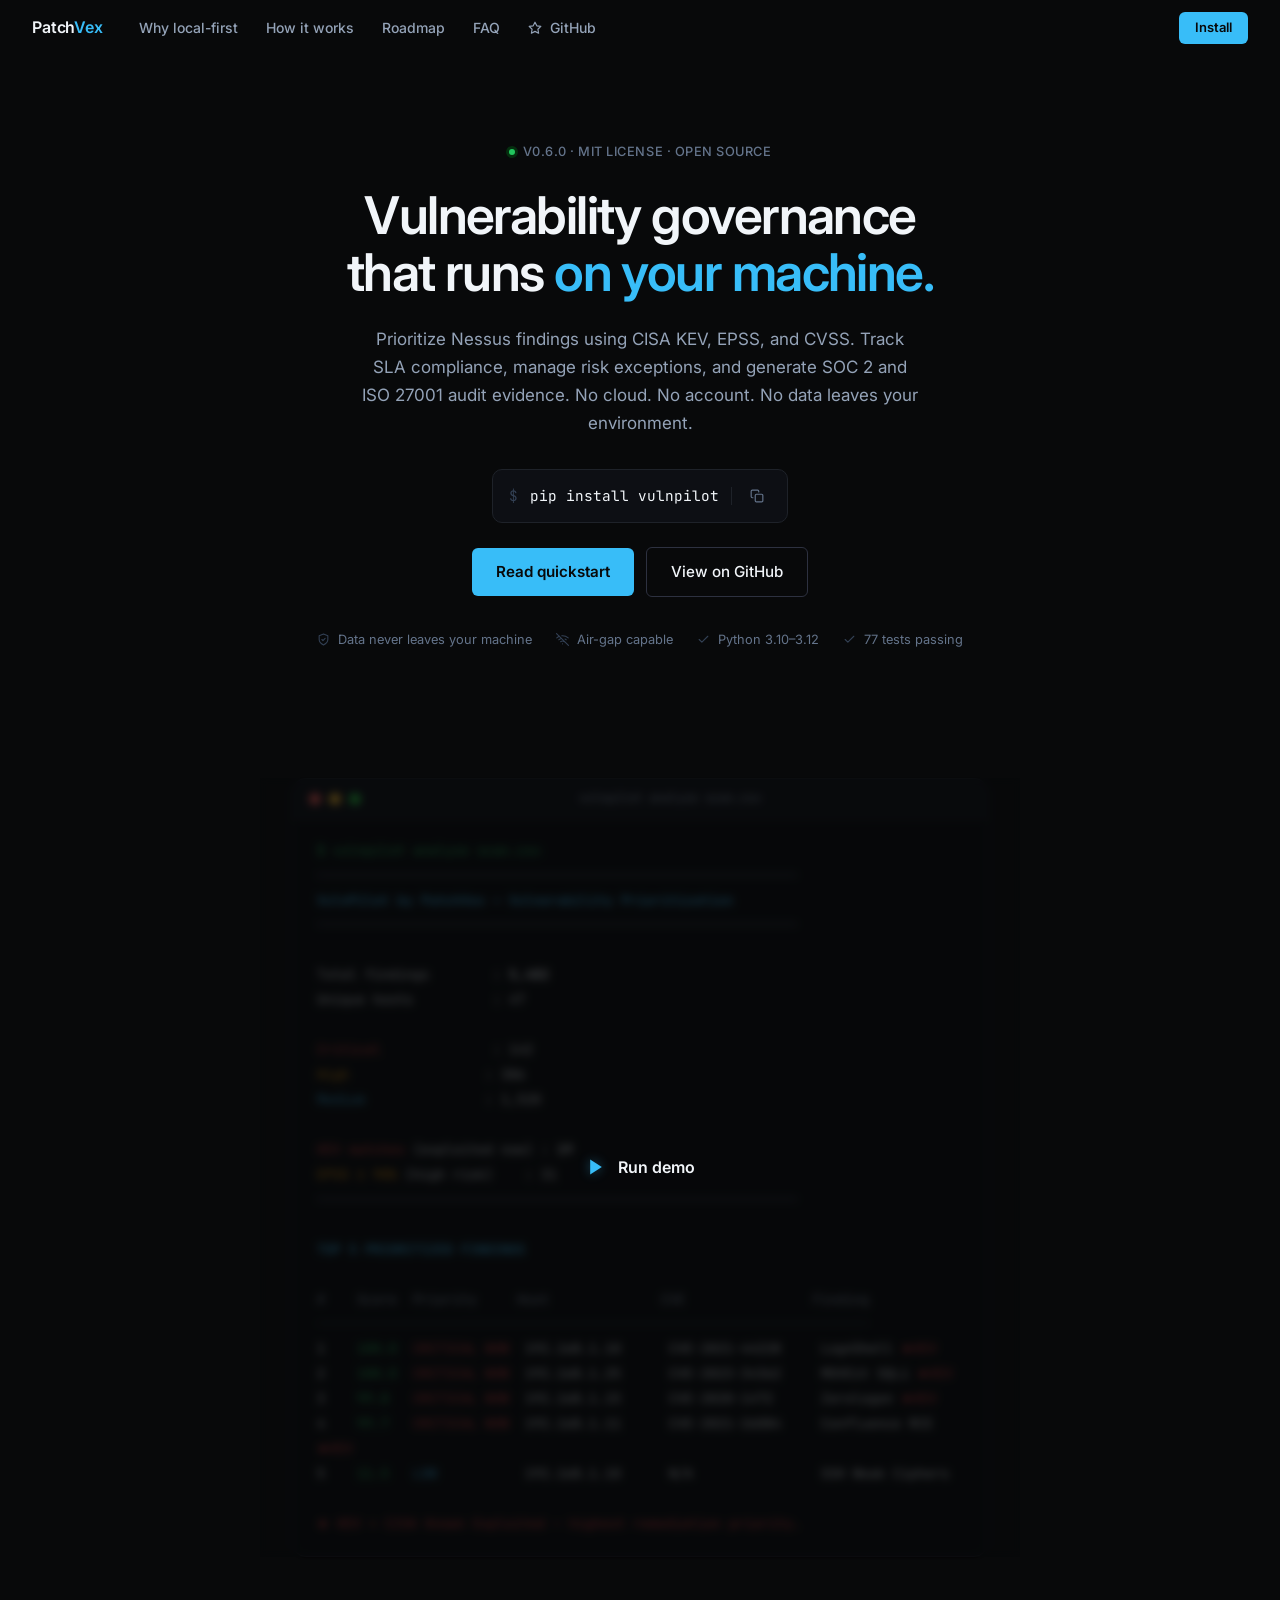
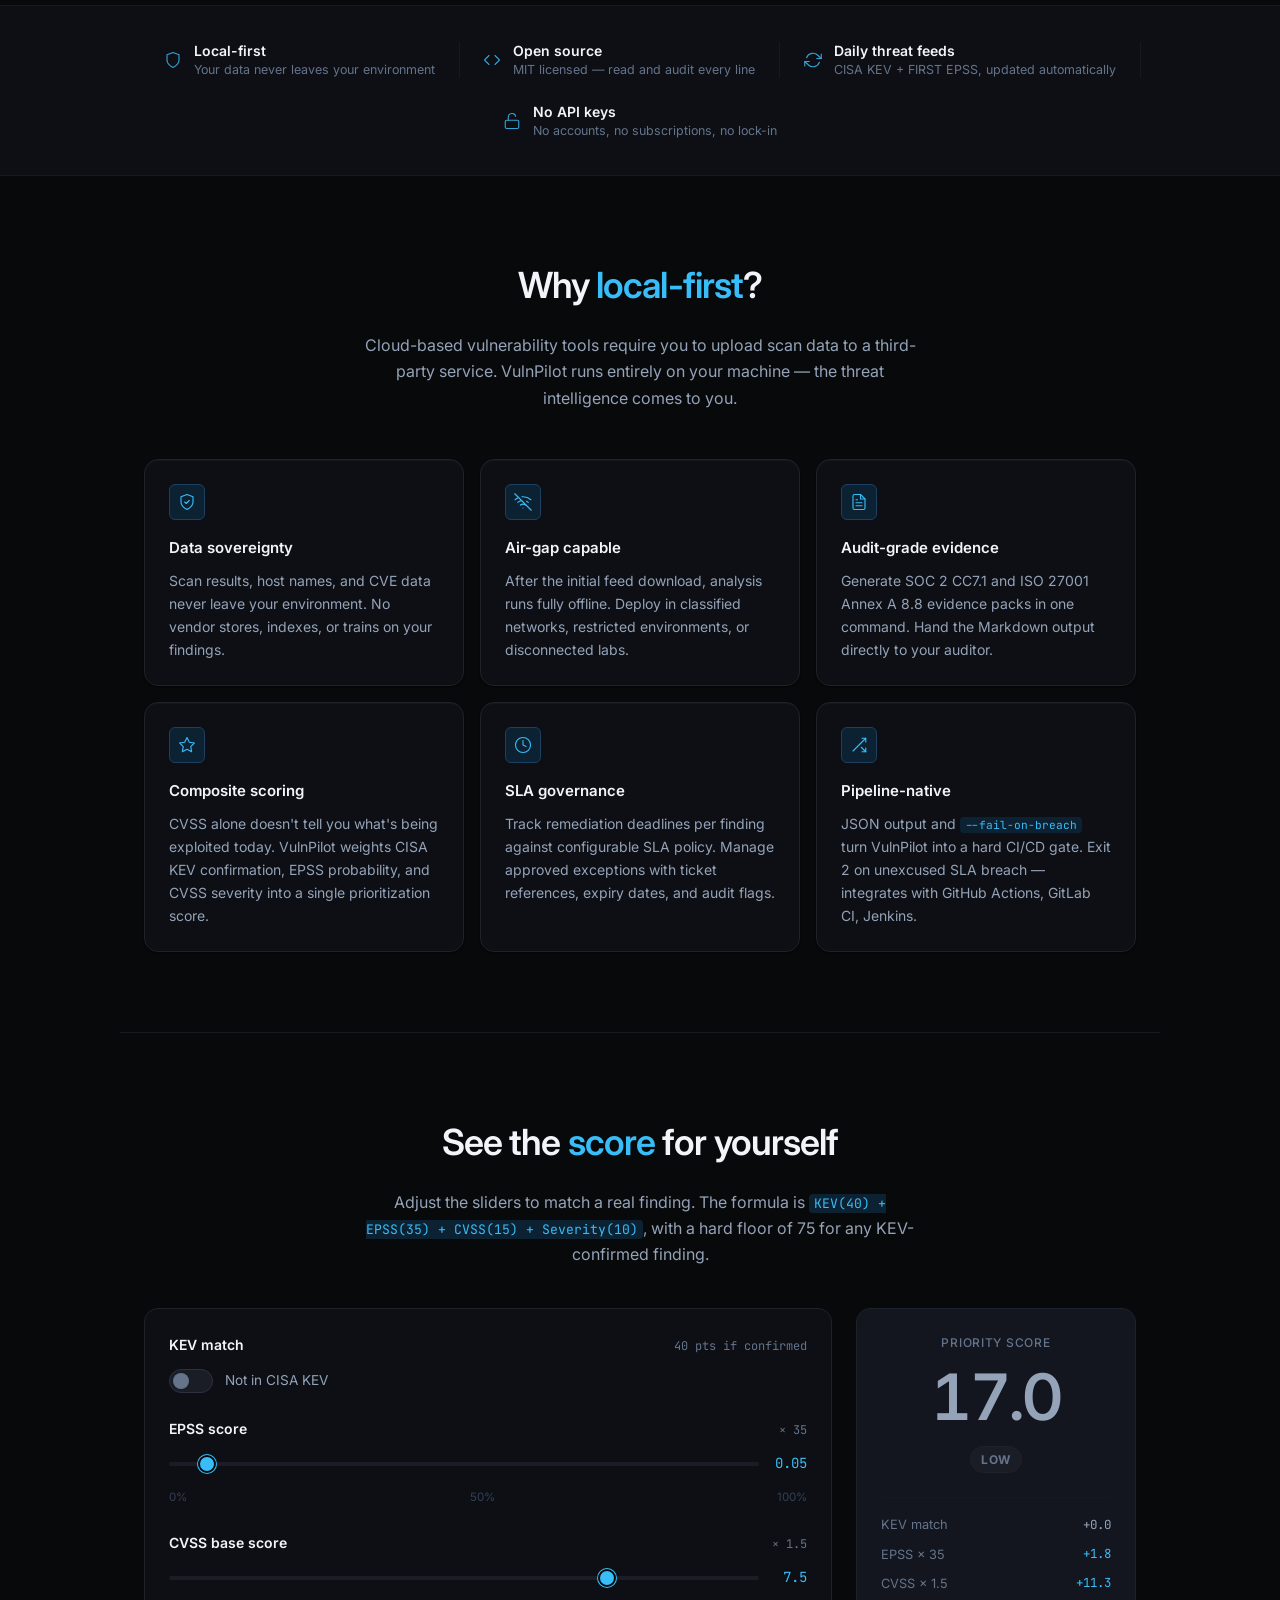
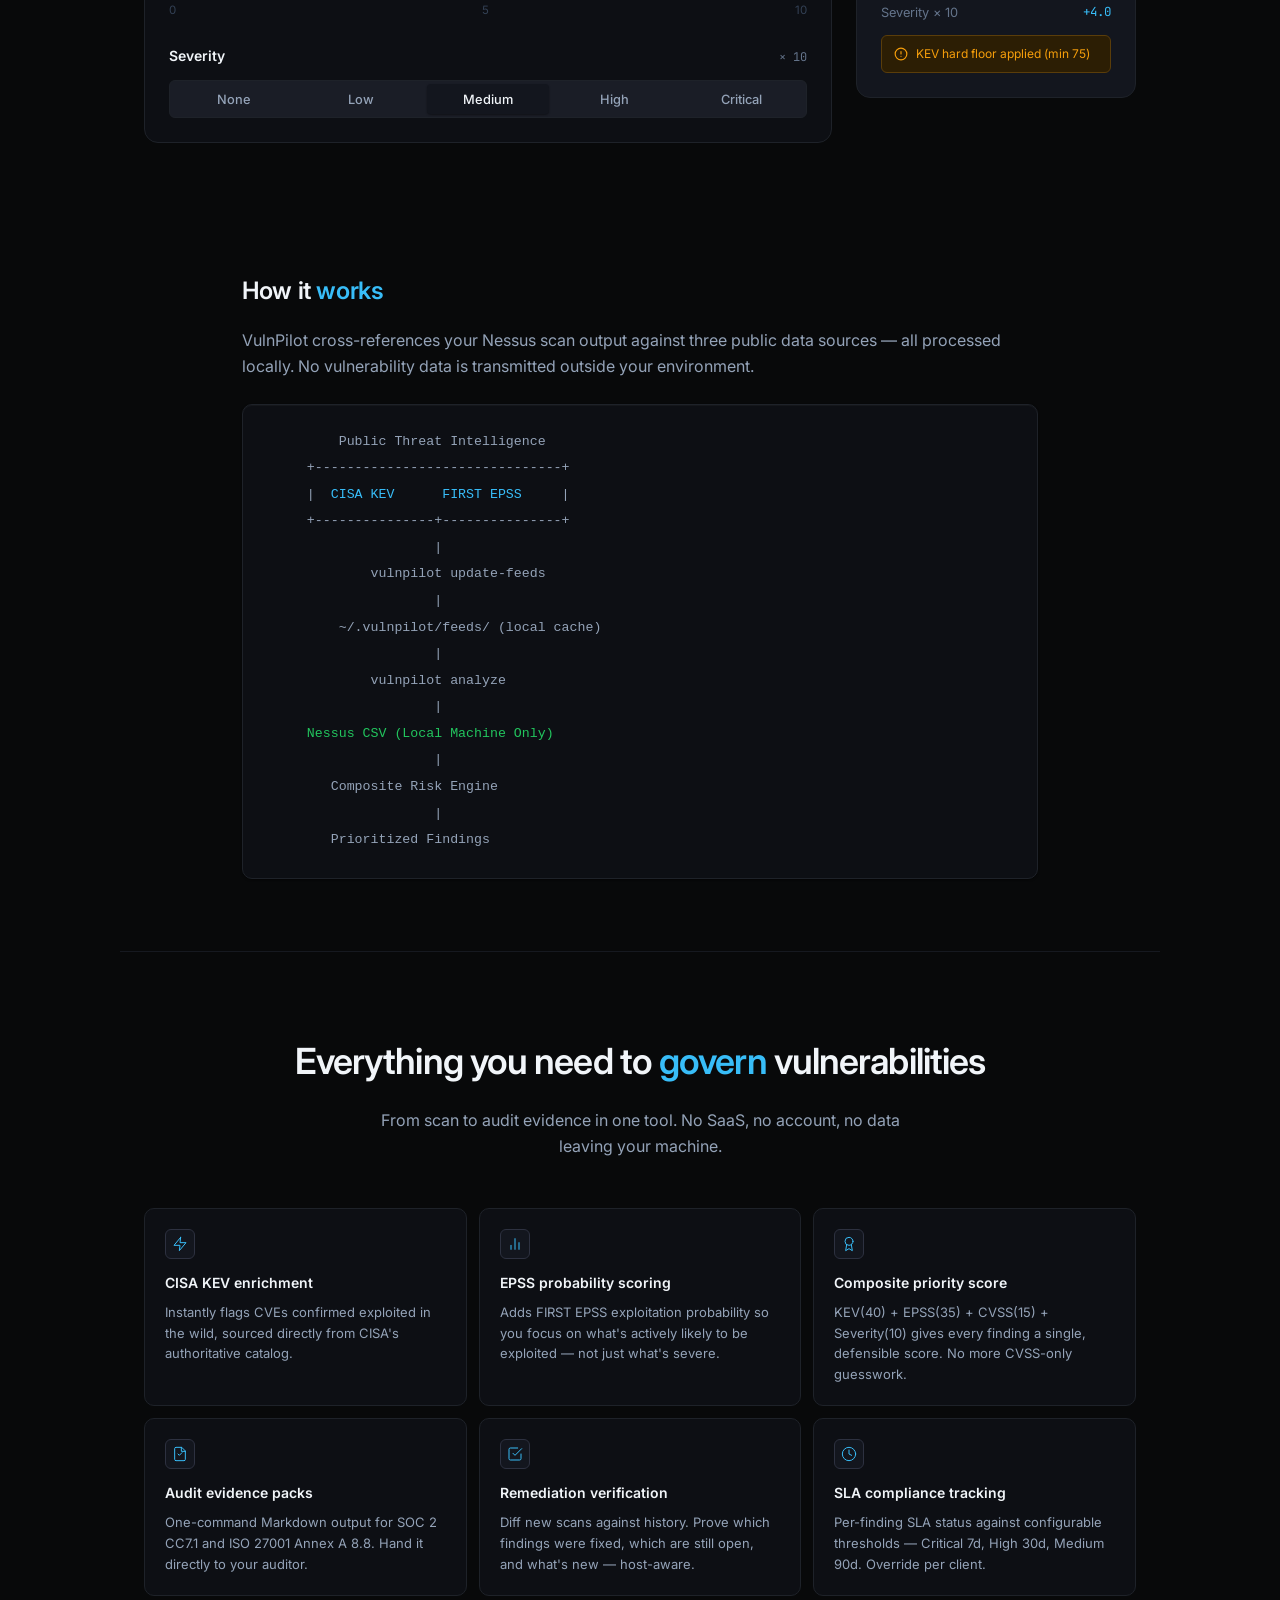
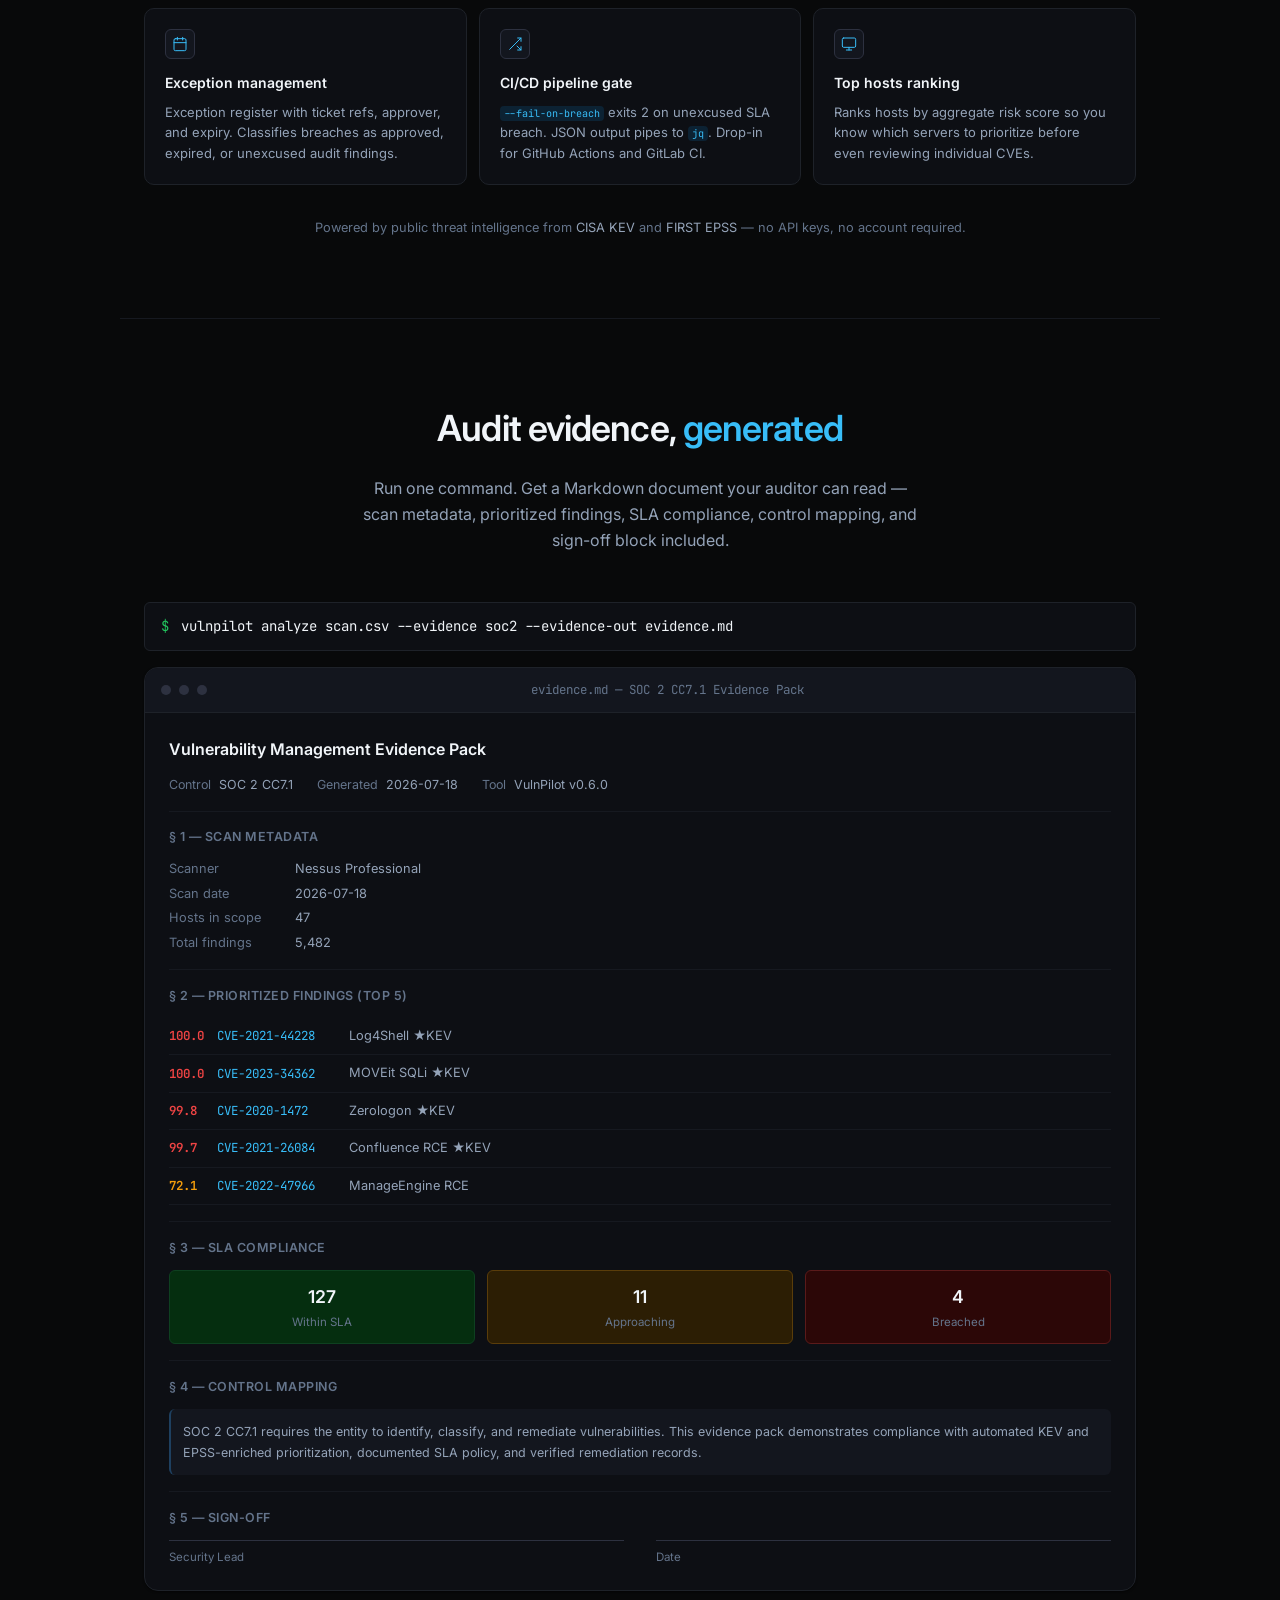
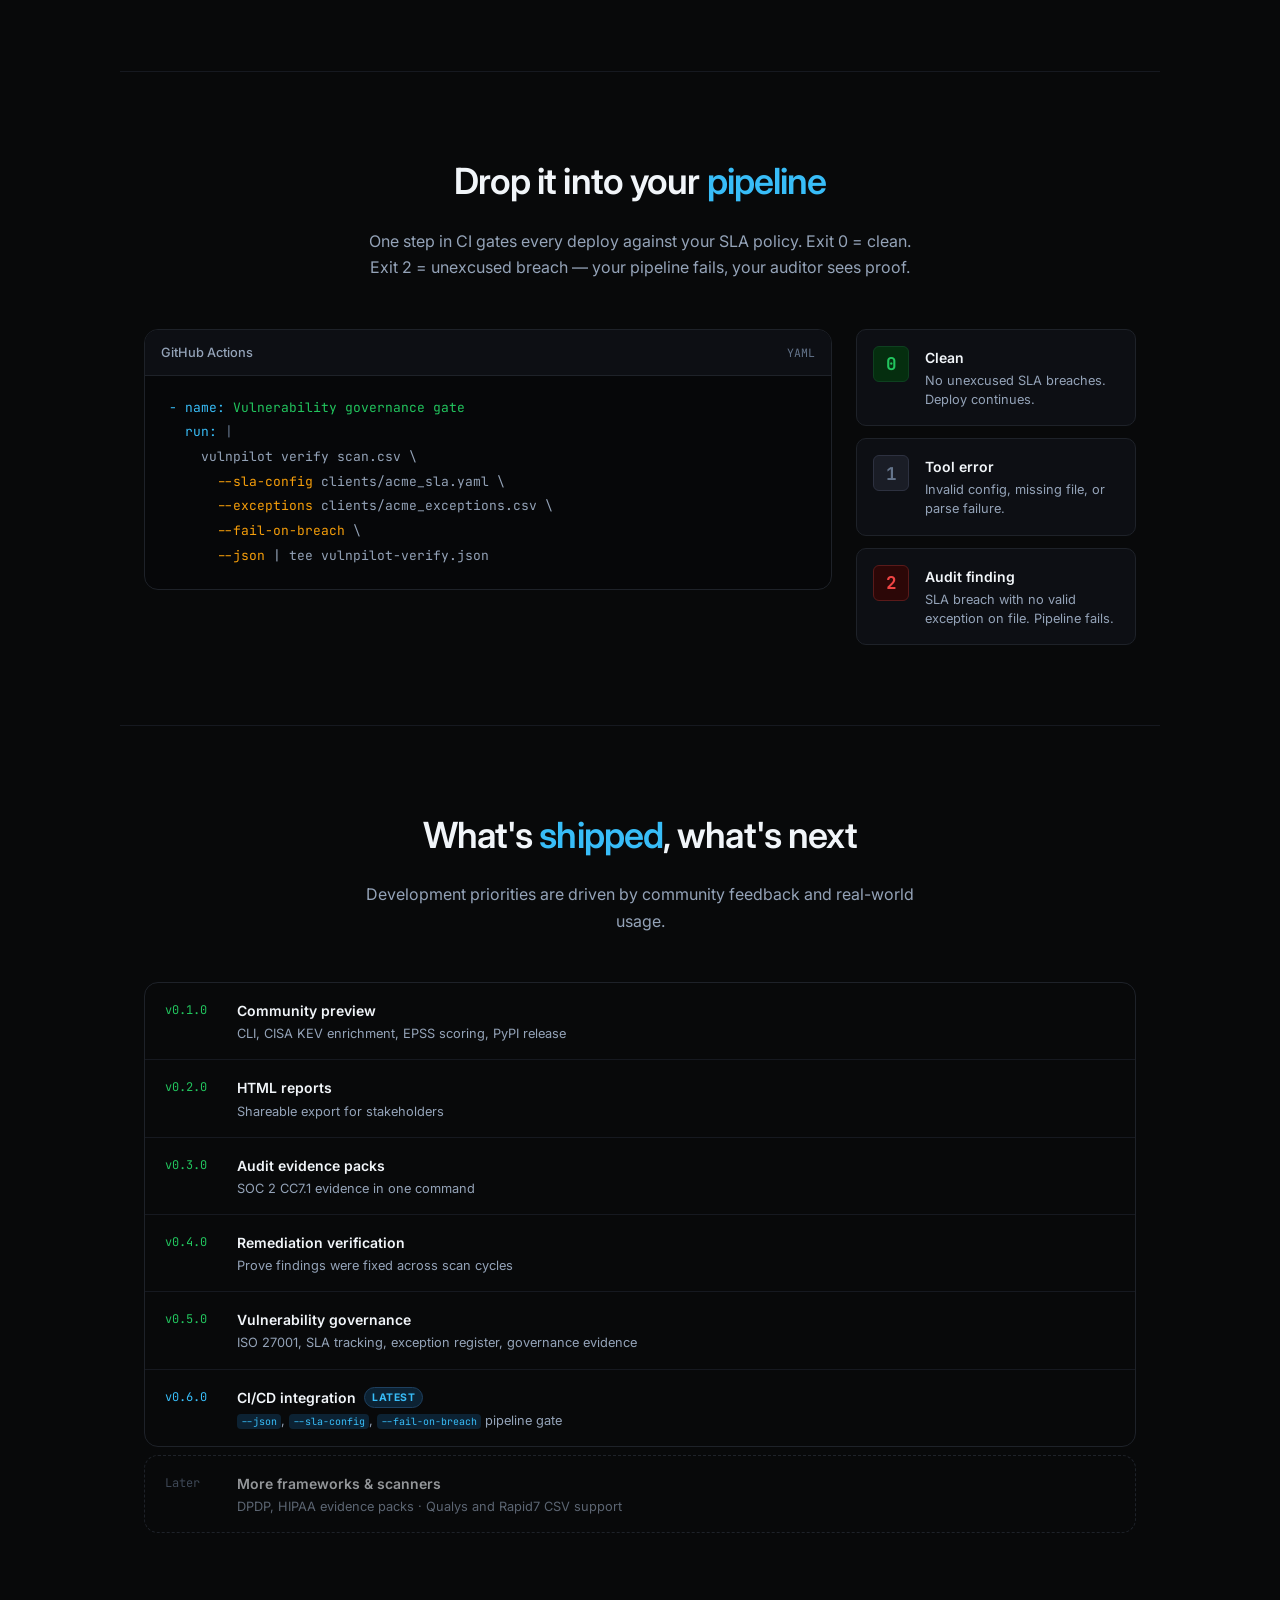
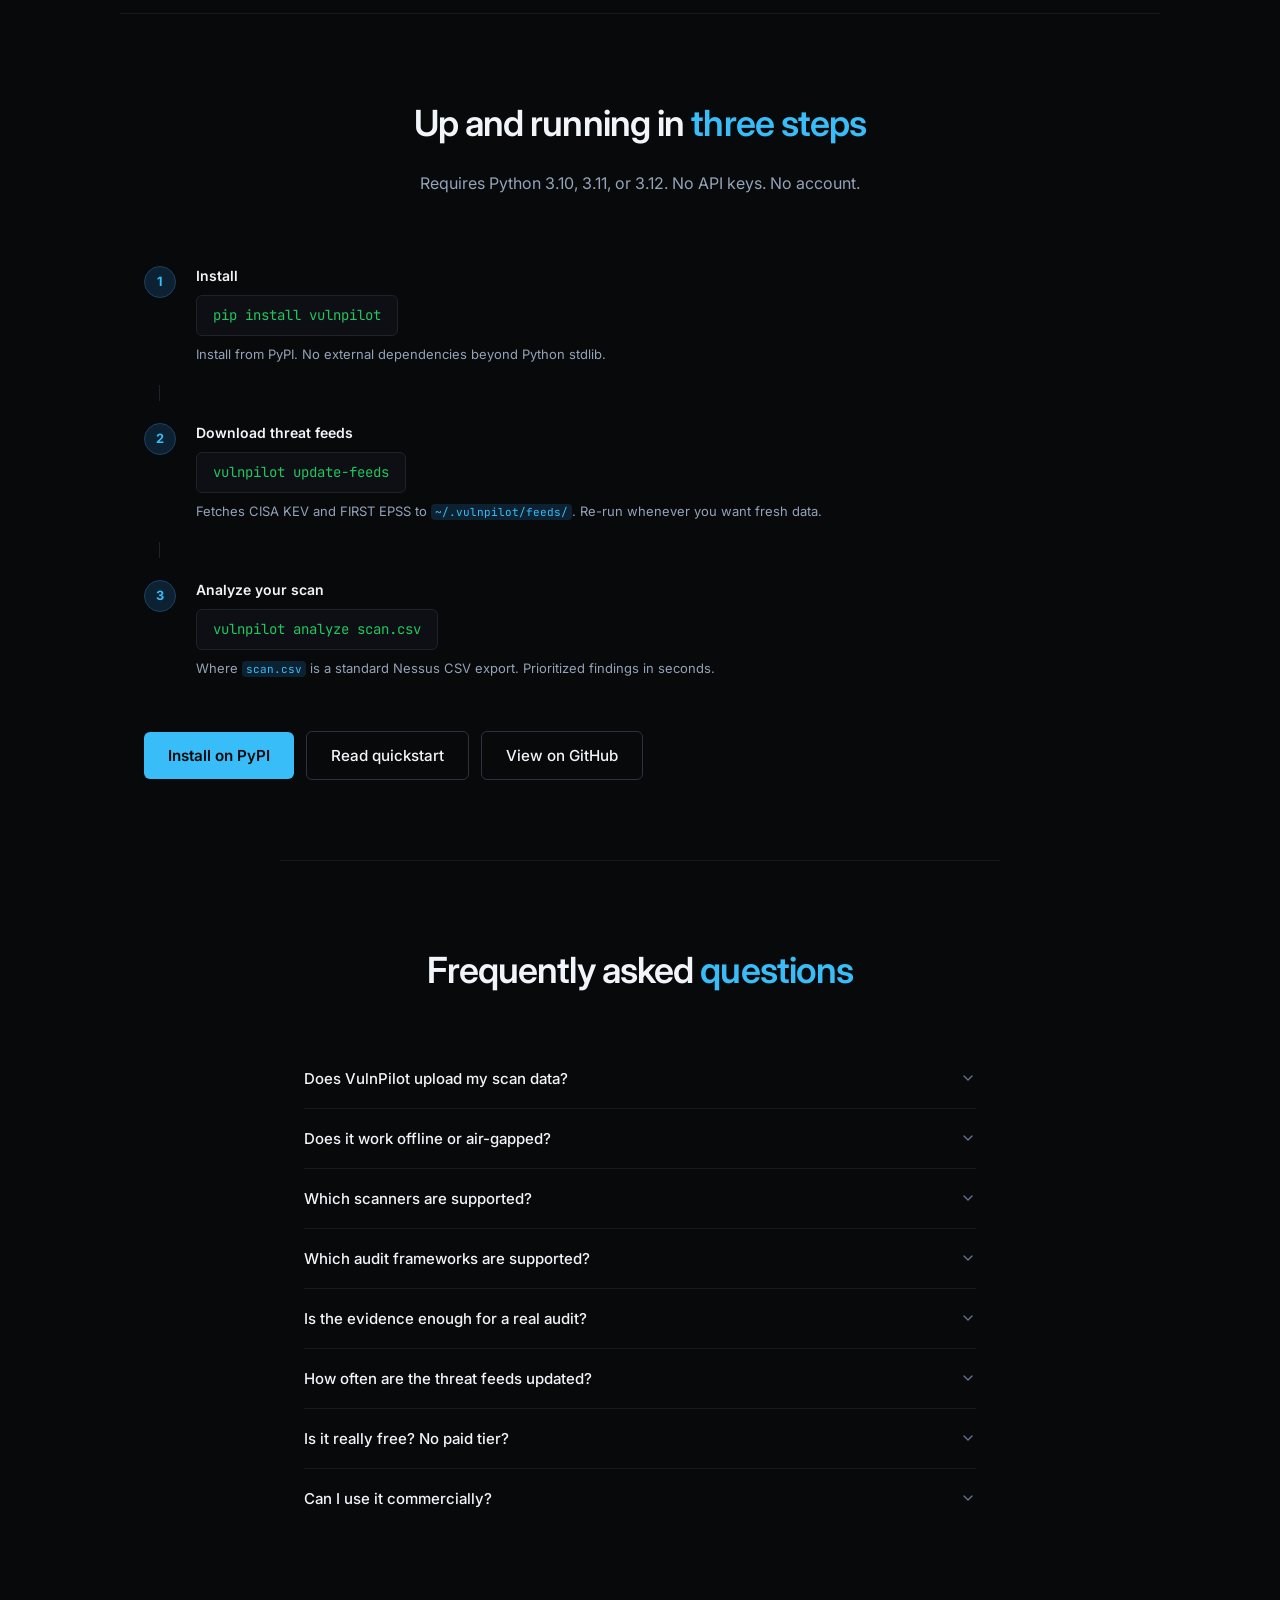
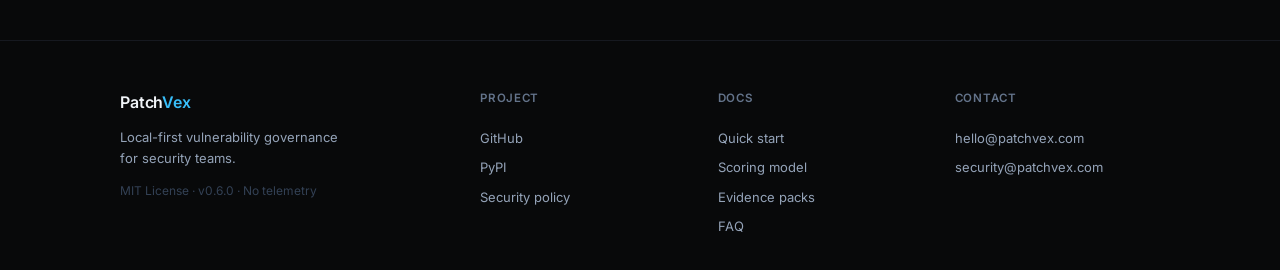
==== commit 44fa86bb: "feat(website): complete 8-phase redesign — responsive, accessible, production-ready Phases 1–8: desi" ====
--- a/website/index.html
+++ b/website/index.html
@@ -3,6 +3,7 @@
 <head>
   <meta charset="UTF-8" />
   <meta name="viewport" content="width=device-width, initial-scale=1.0" />
+  <meta name="theme-color" content="#08090a" />
   <meta name="description" content="VulnPilot by PatchVex — Local-first vulnerability governance for security teams. SLA tracking, exception management, SOC 2 and ISO 27001 audit evidence — your data never leaves your machine." />
   <meta name="keywords" content="nessus vulnerability prioritization, CISA KEV, EPSS, vulnerability management, devsecops, security operations, vulnerability triage, CVE prioritization, soc2, iso27001, audit evidence, sla tracking, governance, vulnerability governance" />
   <link rel="icon" href="favicon.ico">
@@ -39,6 +40,7 @@
   <link rel="stylesheet" href="style.css">
 </head>
 <body>
+<a class="skip-link" href="#main-content">Skip to main content</a>
 
 <nav id="site-nav">
   <div class="nav-brand">Patch<span>Vex</span></div>
@@ -78,6 +80,7 @@
   <a href="#install" class="btn btn-primary nav-overlay-cta">Install VulnPilot</a>
 </div>
 
+<main id="main-content">
 <div class="hero">
   <div class="hero-eyebrow">
     <span class="hero-eyebrow-dot" aria-hidden="true"></span>
@@ -250,6 +253,84 @@
   </div>
 </section>
 
+<!-- SCORING CALCULATOR -->
+<section id="scoring" class="calc-section">
+  <div class="section-header">
+    <h2>See the <em>score</em> for yourself</h2>
+    <p class="section-sub">Adjust the sliders to match a real finding. The formula is <code>KEV(40) + EPSS(35) + CVSS(15) + Severity(10)</code>, with a hard floor of 75 for any KEV-confirmed finding.</p>
+  </div>
+
+  <div class="calc-wrap">
+    <!-- Controls -->
+    <div class="calc-controls">
+
+      <div class="calc-field">
+        <div class="calc-field-header">
+          <label class="calc-label" for="calc-kev">KEV match</label>
+          <span class="calc-weight">40 pts if confirmed</span>
+        </div>
+        <div class="calc-toggle-row">
+          <button class="calc-toggle" id="calc-kev" role="switch" aria-checked="false" data-off="Not in CISA KEV" data-on="Confirmed exploited">
+            <span class="calc-toggle-knob"></span>
+          </button>
+          <span class="calc-toggle-label" id="calc-kev-label">Not in CISA KEV</span>
+        </div>
+      </div>
+
+      <div class="calc-field">
+        <div class="calc-field-header">
+          <label class="calc-label" for="calc-epss">EPSS score</label>
+          <span class="calc-weight">× 35</span>
+        </div>
+        <div class="calc-slider-row">
+          <input type="range" id="calc-epss" min="0" max="1" step="0.01" value="0.05" class="calc-slider">
+          <span class="calc-slider-val" id="calc-epss-val">0.05</span>
+        </div>
+        <div class="calc-slider-labels"><span>0%</span><span>50%</span><span>100%</span></div>
+      </div>
+
+      <div class="calc-field">
+        <div class="calc-field-header">
+          <label class="calc-label" for="calc-cvss">CVSS base score</label>
+          <span class="calc-weight">× 1.5</span>
+        </div>
+        <div class="calc-slider-row">
+          <input type="range" id="calc-cvss" min="0" max="10" step="0.1" value="7.5" class="calc-slider">
+          <span class="calc-slider-val" id="calc-cvss-val">7.5</span>
+        </div>
+        <div class="calc-slider-labels"><span>0</span><span>5</span><span>10</span></div>
+      </div>
+
+      <div class="calc-field">
+        <div class="calc-field-header">
+          <label class="calc-label" for="calc-sev">Severity</label>
+          <span class="calc-weight">× 10</span>
+        </div>
+        <div class="calc-seg" id="calc-sev" role="radiogroup" aria-label="Severity">
+          <button class="calc-seg-btn" data-val="0.0" aria-checked="false">None</button>
+          <button class="calc-seg-btn" data-val="0.1" aria-checked="false">Low</button>
+          <button class="calc-seg-btn active" data-val="0.4" aria-checked="true">Medium</button>
+          <button class="calc-seg-btn" data-val="0.75" aria-checked="false">High</button>
+          <button class="calc-seg-btn" data-val="1.0" aria-checked="false">Critical</button>
+        </div>
+      </div>
+
+    </div>
+
+    <!-- Result -->
+    <div class="calc-result" id="calc-result" aria-live="polite" aria-atomic="true">
+      <div class="calc-score-label">Priority score</div>
+      <div class="calc-score-num" id="calc-score">—</div>
+      <div class="calc-priority-badge" id="calc-badge">—</div>
+      <div class="calc-breakdown" id="calc-breakdown"></div>
+      <div class="calc-kev-floor" id="calc-kev-floor" hidden>
+        <svg width="14" height="14" viewBox="0 0 24 24" fill="none" stroke="currentColor" stroke-width="2" stroke-linecap="round" stroke-linejoin="round" aria-hidden="true"><circle cx="12" cy="12" r="10"/><line x1="12" y1="8" x2="12" y2="12"/><line x1="12" y1="16" x2="12.01" y2="16"/></svg>
+        KEV hard floor applied (min 75)
+      </div>
+    </div>
+  </div>
+</section>
+
 <!-- HOW IT WORKS -->
 <section id="how-it-works">
   <h2>How it <span class="accent">works</span></h2>
@@ -277,108 +358,346 @@
 </section>
 
 <!-- FEATURES -->
-<section>
-  <h2>What's <span class="accent">included</span></h2>
-  <div class="features">
-    <div class="feature"><div class="feature-icon">🔒</div><div class="feature-title">Local-first</div><div class="feature-desc">All analysis runs on your machine. Scan data never leaves your environment. Ever.</div></div>
-    <div class="feature"><div class="feature-icon">⚡</div><div class="feature-title">CISA KEV enrichment</div><div class="feature-desc">Instantly flags findings confirmed exploited in the wild right now.</div></div>
-    <div class="feature"><div class="feature-icon">📊</div><div class="feature-title">FIRST EPSS scoring</div><div class="feature-desc">Adds exploitation probability so you focus on what's likely to be exploited next.</div></div>
-    <div class="feature"><div class="feature-icon">🎯</div><div class="feature-title">Composite scoring</div><div class="feature-desc">KEV + EPSS + CVSS combined into one actionable priority score per finding.</div></div>
-    <div class="feature"><div class="feature-icon">📋</div><div class="feature-title">Audit evidence packs</div><div class="feature-desc">Generate SOC 2 CC7.1 and ISO 27001 Annex A 8.8 evidence packs in one command.</div></div>
-    <div class="feature"><div class="feature-icon">✅</div><div class="feature-title">Remediation verification</div><div class="feature-desc">Diff new scans against history. Prove what was fixed, what's still open, what's new.</div></div>
-    <div class="feature"><div class="feature-icon">⏱️</div><div class="feature-title">SLA compliance tracking</div><div class="feature-desc">Per-finding SLA status against configurable policy — Critical 7d, High 30d, and more.</div></div>
-    <div class="feature"><div class="feature-icon">📁</div><div class="feature-title">Exception management</div><div class="feature-desc">Exception register with approval tracking. Classifies breaches as approved, expired, or unexcused audit findings.</div></div>
-    <div class="feature"><div class="feature-icon">🖥️</div><div class="feature-title">Top hosts ranking</div><div class="feature-desc">Ranks hosts by aggregate risk so you know which servers need attention first.</div></div>
-    <div class="feature"><div class="feature-icon">🔄</div><div class="feature-title">Daily feed updates</div><div class="feature-desc">KEV and EPSS feeds update automatically. No API keys required.</div></div>
-  </div>
-</section>
-
-<!-- POWERED BY -->
-<div class="powered-by">
-  <p>Powered by public threat intelligence from</p>
-  <div class="powered-logos">
-    <div class="powered-logo"><a href="https://www.cisa.gov/known-exploited-vulnerabilities-catalog" target="_blank">CISA KEV</a></div>
-    <div class="powered-logo"><a href="https://www.first.org/epss/" target="_blank">FIRST EPSS</a></div>
-    <div class="powered-logo"><a href="https://www.tenable.com/products/nessus" target="_blank">Nessus CSV</a></div>
-  </div>
-</div>
-
-<!-- SCORING -->
-<section>
-  <h2>Scoring <span class="accent">model</span></h2>
-  <p>The composite score is intentionally opinionated and fully transparent. Known exploited vulnerabilities receive the greatest weight because active exploitation is a stronger predictor of remediation priority than severity alone.</p>
-  <table class="score-table">
-    <thead><tr><th>Signal</th><th>Weight</th><th>Source</th></tr></thead>
-    <tbody>
-      <tr><td>CISA KEV match</td><td><span class="w-high">40%</span></td><td>Known exploited in the wild</td></tr>
-      <tr><td>FIRST EPSS score</td><td><span class="w-med">35%</span></td><td>Exploitation probability</td></tr>
-      <tr><td>CVSS base score</td><td><span class="w-low">15%</span></td><td>Severity context</td></tr>
-      <tr><td>Scanner risk rating</td><td><span class="w-low">10%</span></td><td>Nessus severity label</td></tr>
-    </tbody>
-  </table>
-  <p style="margin-top:1rem;font-size:0.83rem;">VulnPilot provides prioritization guidance to assist remediation workflows. Final decisions should always consider asset criticality, business context, and organizational risk tolerance.</p>
+<section class="features-section">
+  <div class="section-header">
+    <h2>Everything you need to <em>govern</em> vulnerabilities</h2>
+    <p class="section-sub">From scan to audit evidence in one tool. No SaaS, no account, no data leaving your machine.</p>
+  </div>
+  <div class="features-grid">
+    <div class="feat-card">
+      <div class="feat-icon"><svg width="16" height="16" viewBox="0 0 24 24" fill="none" stroke="currentColor" stroke-width="1.5" stroke-linecap="round" stroke-linejoin="round" aria-hidden="true"><polygon points="13 2 3 14 12 14 11 22 21 10 12 10 13 2"/></svg></div>
+      <div class="feat-title">CISA KEV enrichment</div>
+      <div class="feat-desc">Instantly flags CVEs confirmed exploited in the wild, sourced directly from CISA's authoritative catalog.</div>
+    </div>
+    <div class="feat-card">
+      <div class="feat-icon"><svg width="16" height="16" viewBox="0 0 24 24" fill="none" stroke="currentColor" stroke-width="1.5" stroke-linecap="round" stroke-linejoin="round" aria-hidden="true"><line x1="18" y1="20" x2="18" y2="10"/><line x1="12" y1="20" x2="12" y2="4"/><line x1="6" y1="20" x2="6" y2="14"/></svg></div>
+      <div class="feat-title">EPSS probability scoring</div>
+      <div class="feat-desc">Adds FIRST EPSS exploitation probability so you focus on what's actively likely to be exploited — not just what's severe.</div>
+    </div>
+    <div class="feat-card">
+      <div class="feat-icon"><svg width="16" height="16" viewBox="0 0 24 24" fill="none" stroke="currentColor" stroke-width="1.5" stroke-linecap="round" stroke-linejoin="round" aria-hidden="true"><circle cx="12" cy="8" r="6"/><path d="M15.477 12.89L17 22l-5-3-5 3 1.523-9.11"/></svg></div>
+      <div class="feat-title">Composite priority score</div>
+      <div class="feat-desc">KEV(40) + EPSS(35) + CVSS(15) + Severity(10) gives every finding a single, defensible score. No more CVSS-only guesswork.</div>
+    </div>
+    <div class="feat-card">
+      <div class="feat-icon"><svg width="16" height="16" viewBox="0 0 24 24" fill="none" stroke="currentColor" stroke-width="1.5" stroke-linecap="round" stroke-linejoin="round" aria-hidden="true"><path d="M14 2H6a2 2 0 0 0-2 2v16a2 2 0 0 0 2 2h12a2 2 0 0 0 2-2V8z"/><polyline points="14 2 14 8 20 8"/><polyline points="9 12 11 14 15 10"/></svg></div>
+      <div class="feat-title">Audit evidence packs</div>
+      <div class="feat-desc">One-command Markdown output for SOC 2 CC7.1 and ISO 27001 Annex A 8.8. Hand it directly to your auditor.</div>
+    </div>
+    <div class="feat-card">
+      <div class="feat-icon"><svg width="16" height="16" viewBox="0 0 24 24" fill="none" stroke="currentColor" stroke-width="1.5" stroke-linecap="round" stroke-linejoin="round" aria-hidden="true"><polyline points="9 11 12 14 22 4"/><path d="M21 12v7a2 2 0 0 1-2 2H5a2 2 0 0 1-2-2V5a2 2 0 0 1 2-2h11"/></svg></div>
+      <div class="feat-title">Remediation verification</div>
+      <div class="feat-desc">Diff new scans against history. Prove which findings were fixed, which are still open, and what's new — host-aware.</div>
+    </div>
+    <div class="feat-card">
+      <div class="feat-icon"><svg width="16" height="16" viewBox="0 0 24 24" fill="none" stroke="currentColor" stroke-width="1.5" stroke-linecap="round" stroke-linejoin="round" aria-hidden="true"><circle cx="12" cy="12" r="10"/><polyline points="12 6 12 12 16 14"/></svg></div>
+      <div class="feat-title">SLA compliance tracking</div>
+      <div class="feat-desc">Per-finding SLA status against configurable thresholds — Critical 7d, High 30d, Medium 90d. Override per client.</div>
+    </div>
+    <div class="feat-card">
+      <div class="feat-icon"><svg width="16" height="16" viewBox="0 0 24 24" fill="none" stroke="currentColor" stroke-width="1.5" stroke-linecap="round" stroke-linejoin="round" aria-hidden="true"><rect x="3" y="4" width="18" height="18" rx="2" ry="2"/><line x1="16" y1="2" x2="16" y2="6"/><line x1="8" y1="2" x2="8" y2="6"/><line x1="3" y1="10" x2="21" y2="10"/></svg></div>
+      <div class="feat-title">Exception management</div>
+      <div class="feat-desc">Exception register with ticket refs, approver, and expiry. Classifies breaches as approved, expired, or unexcused audit findings.</div>
+    </div>
+    <div class="feat-card">
+      <div class="feat-icon"><svg width="16" height="16" viewBox="0 0 24 24" fill="none" stroke="currentColor" stroke-width="1.5" stroke-linecap="round" stroke-linejoin="round" aria-hidden="true"><polyline points="16 3 21 3 21 8"/><line x1="4" y1="20" x2="21" y2="3"/><polyline points="21 16 21 21 16 21"/><line x1="15" y1="15" x2="21" y2="21"/></svg></div>
+      <div class="feat-title">CI/CD pipeline gate</div>
+      <div class="feat-desc"><code>--fail-on-breach</code> exits 2 on unexcused SLA breach. JSON output pipes to <code>jq</code>. Drop-in for GitHub Actions and GitLab CI.</div>
+    </div>
+    <div class="feat-card">
+      <div class="feat-icon"><svg width="16" height="16" viewBox="0 0 24 24" fill="none" stroke="currentColor" stroke-width="1.5" stroke-linecap="round" stroke-linejoin="round" aria-hidden="true"><rect x="2" y="3" width="20" height="14" rx="2" ry="2"/><line x1="8" y1="21" x2="16" y2="21"/><line x1="12" y1="17" x2="12" y2="21"/></svg></div>
+      <div class="feat-title">Top hosts ranking</div>
+      <div class="feat-desc">Ranks hosts by aggregate risk score so you know which servers to prioritize before even reviewing individual CVEs.</div>
+    </div>
+  </div>
+  <div class="powered-row">
+    Powered by public threat intelligence from
+    <a href="https://www.cisa.gov/known-exploited-vulnerabilities-catalog" target="_blank" rel="noopener">CISA KEV</a>
+    and
+    <a href="https://www.first.org/epss/" target="_blank" rel="noopener">FIRST EPSS</a>
+    — no API keys, no account required.
+  </div>
+</section>
+
+<!-- EVIDENCE PREVIEW -->
+<section class="evidence-section">
+  <div class="section-header">
+    <h2>Audit evidence, <em>generated</em></h2>
+    <p class="section-sub">Run one command. Get a Markdown document your auditor can read — scan metadata, prioritized findings, SLA compliance, control mapping, and sign-off block included.</p>
+  </div>
+  <div class="evidence-wrap">
+    <div class="evidence-cmd-row">
+      <span class="evidence-cmd-prompt">$</span>
+      <span class="evidence-cmd-text">vulnpilot analyze scan.csv --evidence soc2 --evidence-out evidence.md</span>
+    </div>
+    <div class="evidence-doc">
+      <div class="evidence-doc-bar">
+        <div class="evidence-doc-dot"></div><div class="evidence-doc-dot"></div><div class="evidence-doc-dot"></div>
+        <span class="evidence-doc-title">evidence.md — SOC 2 CC7.1 Evidence Pack</span>
+      </div>
+      <div class="evidence-doc-body">
+        <div class="ev-h1">Vulnerability Management Evidence Pack</div>
+        <div class="ev-meta-row">
+          <span class="ev-meta-item"><span class="ev-meta-key">Control</span> SOC 2 CC7.1</span>
+          <span class="ev-meta-item"><span class="ev-meta-key">Generated</span> 2026-07-18</span>
+          <span class="ev-meta-item"><span class="ev-meta-key">Tool</span> VulnPilot v0.6.0</span>
+        </div>
+        <div class="ev-divider"></div>
+        <div class="ev-section-title">§ 1 — Scan metadata</div>
+        <div class="ev-row"><span class="ev-k">Scanner</span><span class="ev-v">Nessus Professional</span></div>
+        <div class="ev-row"><span class="ev-k">Scan date</span><span class="ev-v">2026-07-18</span></div>
+        <div class="ev-row"><span class="ev-k">Hosts in scope</span><span class="ev-v">47</span></div>
+        <div class="ev-row"><span class="ev-k">Total findings</span><span class="ev-v">5,482</span></div>
+        <div class="ev-divider"></div>
+        <div class="ev-section-title">§ 2 — Prioritized findings (top 5)</div>
+        <div class="ev-finding ev-critical"><span class="ev-score">100.0</span><span class="ev-cve">CVE-2021-44228</span><span class="ev-name">Log4Shell ★KEV</span></div>
+        <div class="ev-finding ev-critical"><span class="ev-score">100.0</span><span class="ev-cve">CVE-2023-34362</span><span class="ev-name">MOVEit SQLi ★KEV</span></div>
+        <div class="ev-finding ev-critical"><span class="ev-score">99.8</span><span class="ev-cve">CVE-2020-1472</span><span class="ev-name">Zerologon ★KEV</span></div>
+        <div class="ev-finding ev-critical"><span class="ev-score">99.7</span><span class="ev-cve">CVE-2021-26084</span><span class="ev-name">Confluence RCE ★KEV</span></div>
+        <div class="ev-finding ev-high"><span class="ev-score">72.1</span><span class="ev-cve">CVE-2022-47966</span><span class="ev-name">ManageEngine RCE</span></div>
+        <div class="ev-divider"></div>
+        <div class="ev-section-title">§ 3 — SLA compliance</div>
+        <div class="ev-sla-grid">
+          <div class="ev-sla-item ev-sla-ok"><div class="ev-sla-num">127</div><div class="ev-sla-label">Within SLA</div></div>
+          <div class="ev-sla-item ev-sla-warn"><div class="ev-sla-num">11</div><div class="ev-sla-label">Approaching</div></div>
+          <div class="ev-sla-item ev-sla-breach"><div class="ev-sla-num">4</div><div class="ev-sla-label">Breached</div></div>
+        </div>
+        <div class="ev-divider"></div>
+        <div class="ev-section-title">§ 4 — Control mapping</div>
+        <div class="ev-control-row">SOC 2 CC7.1 requires the entity to identify, classify, and remediate vulnerabilities. This evidence pack demonstrates compliance with automated KEV and EPSS-enriched prioritization, documented SLA policy, and verified remediation records.</div>
+        <div class="ev-divider"></div>
+        <div class="ev-section-title">§ 5 — Sign-off</div>
+        <div class="ev-signoff-grid">
+          <div class="ev-signoff-item"><div class="ev-signoff-line"></div><div class="ev-signoff-label">Security Lead</div></div>
+          <div class="ev-signoff-item"><div class="ev-signoff-line"></div><div class="ev-signoff-label">Date</div></div>
+        </div>
+      </div>
+    </div>
+  </div>
+</section>
+
+<!-- CI/CD -->
+<section class="cicd-section">
+  <div class="section-header">
+    <h2>Drop it into your <em>pipeline</em></h2>
+    <p class="section-sub">One step in CI gates every deploy against your SLA policy. Exit 0 = clean. Exit 2 = unexcused breach — your pipeline fails, your auditor sees proof.</p>
+  </div>
+  <div class="cicd-wrap">
+    <div class="cicd-block">
+      <div class="cicd-block-bar">
+        <span class="cicd-block-title">GitHub Actions</span>
+        <span class="cicd-block-lang">YAML</span>
+      </div>
+      <pre class="cicd-code"><span class="cc-key">- name:</span> <span class="cc-str">Vulnerability governance gate</span>
+  <span class="cc-key">run:</span> <span class="cc-pipe">|</span>
+    vulnpilot verify scan.csv \
+      <span class="cc-flag">--sla-config</span> clients/acme_sla.yaml \
+      <span class="cc-flag">--exceptions</span> clients/acme_exceptions.csv \
+      <span class="cc-flag">--fail-on-breach</span> \
+      <span class="cc-flag">--json</span> | tee vulnpilot-verify.json</pre>
+    </div>
+    <div class="cicd-exits">
+      <div class="cicd-exit">
+        <div class="cicd-exit-code cicd-exit-ok">0</div>
+        <div>
+          <div class="cicd-exit-title">Clean</div>
+          <div class="cicd-exit-desc">No unexcused SLA breaches. Deploy continues.</div>
+        </div>
+      </div>
+      <div class="cicd-exit">
+        <div class="cicd-exit-code cicd-exit-err">1</div>
+        <div>
+          <div class="cicd-exit-title">Tool error</div>
+          <div class="cicd-exit-desc">Invalid config, missing file, or parse failure.</div>
+        </div>
+      </div>
+      <div class="cicd-exit">
+        <div class="cicd-exit-code cicd-exit-breach">2</div>
+        <div>
+          <div class="cicd-exit-title">Audit finding</div>
+          <div class="cicd-exit-desc">SLA breach with no valid exception on file. Pipeline fails.</div>
+        </div>
+      </div>
+    </div>
+  </div>
 </section>
 
 <!-- ROADMAP -->
-<section id="roadmap">
-  <h2>Road<span class="accent">map</span></h2>
-  <p>Development priorities are driven by community feedback and real-world usage.</p>
-  <div class="roadmap-grid">
-    <div class="roadmap-item done"><div class="roadmap-ver">v0.1.0 ✓</div><div class="roadmap-feature">Community Preview</div><div class="roadmap-status">CLI, KEV, EPSS, PyPI</div></div>
-    <div class="roadmap-item done"><div class="roadmap-ver">v0.2.0 ✓</div><div class="roadmap-feature">HTML Reports</div><div class="roadmap-status">Shareable export</div></div>
-    <div class="roadmap-item done"><div class="roadmap-ver">v0.3.0 ✓</div><div class="roadmap-feature">Audit Evidence Pack</div><div class="roadmap-status">SOC 2 CC7.1 — one command</div></div>
-    <div class="roadmap-item done"><div class="roadmap-ver">v0.4.0 ✓</div><div class="roadmap-feature">Remediation Verification</div><div class="roadmap-status">Prove findings were fixed</div></div>
-    <div class="roadmap-item done"><div class="roadmap-ver">v0.5.0 ✓</div><div class="roadmap-feature">Vulnerability Governance</div><div class="roadmap-status">ISO 27001, SLA tracking, exceptions, governance evidence</div></div>
-    <div class="roadmap-item done"><div class="roadmap-ver">v0.6.0 ✓</div><div class="roadmap-feature">CI/CD Integration</div><div class="roadmap-status">--json, --sla-config, --fail-on-breach pipeline gate</div></div>
-    <div class="roadmap-item"><div class="roadmap-ver">Later</div><div class="roadmap-feature">More Frameworks</div><div class="roadmap-status">DPDP, HIPAA, Qualys support</div></div>
+<section id="roadmap" class="roadmap-section">
+  <div class="section-header">
+    <h2>What's <em>shipped</em>, what's next</h2>
+    <p class="section-sub">Development priorities are driven by community feedback and real-world usage.</p>
+  </div>
+  <div class="roadmap-track">
+    <div class="roadmap-done-group">
+      <div class="rm-item rm-done">
+        <div class="rm-ver">v0.1.0</div>
+        <div class="rm-body">
+          <div class="rm-title">Community preview</div>
+          <div class="rm-desc">CLI, CISA KEV enrichment, EPSS scoring, PyPI release</div>
+        </div>
+      </div>
+      <div class="rm-item rm-done">
+        <div class="rm-ver">v0.2.0</div>
+        <div class="rm-body">
+          <div class="rm-title">HTML reports</div>
+          <div class="rm-desc">Shareable export for stakeholders</div>
+        </div>
+      </div>
+      <div class="rm-item rm-done">
+        <div class="rm-ver">v0.3.0</div>
+        <div class="rm-body">
+          <div class="rm-title">Audit evidence packs</div>
+          <div class="rm-desc">SOC 2 CC7.1 evidence in one command</div>
+        </div>
+      </div>
+      <div class="rm-item rm-done">
+        <div class="rm-ver">v0.4.0</div>
+        <div class="rm-body">
+          <div class="rm-title">Remediation verification</div>
+          <div class="rm-desc">Prove findings were fixed across scan cycles</div>
+        </div>
+      </div>
+      <div class="rm-item rm-done">
+        <div class="rm-ver">v0.5.0</div>
+        <div class="rm-body">
+          <div class="rm-title">Vulnerability governance</div>
+          <div class="rm-desc">ISO 27001, SLA tracking, exception register, governance evidence</div>
+        </div>
+      </div>
+      <div class="rm-item rm-done rm-current">
+        <div class="rm-ver">v0.6.0</div>
+        <div class="rm-body">
+          <div class="rm-title">CI/CD integration <span class="rm-badge-current">Latest</span></div>
+          <div class="rm-desc"><code>--json</code>, <code>--sla-config</code>, <code>--fail-on-breach</code> pipeline gate</div>
+        </div>
+      </div>
+    </div>
+    <div class="roadmap-future-group">
+      <div class="rm-item rm-future">
+        <div class="rm-ver rm-ver-future">Later</div>
+        <div class="rm-body">
+          <div class="rm-title">More frameworks &amp; scanners</div>
+          <div class="rm-desc">DPDP, HIPAA evidence packs · Qualys and Rapid7 CSV support</div>
+        </div>
+      </div>
+    </div>
   </div>
 </section>
 
 <!-- INSTALL -->
-<section id="install">
-  <h2>Get <span class="accent">started</span></h2>
-  <p>Install with pip. Requires Python 3.10, 3.11, or 3.12. Three steps.</p>
-  <div class="install-steps">
-    <div class="install-step"><div class="step-num">Step 1 — Install</div><div class="step-cmd">pip install vulnpilot</div><div class="step-desc">Install from PyPI. Zero dependencies.</div></div>
-    <div class="install-step"><div class="step-num">Step 2 — Update feeds</div><div class="step-cmd">vulnpilot update-feeds</div><div class="step-desc">Download latest KEV and EPSS data.</div></div>
-    <div class="install-step"><div class="step-num">Step 3 — Analyze</div><div class="step-cmd">vulnpilot analyze scan.csv</div><div class="step-desc">See prioritized findings instantly.</div></div>
-  </div>
-  <div class="cta-group" style="justify-content:flex-start;margin-top:1.5rem;">
+<section id="install" class="install-section">
+  <div class="section-header">
+    <h2>Up and running in <em>three steps</em></h2>
+    <p class="section-sub">Requires Python 3.10, 3.11, or 3.12. No API keys. No account.</p>
+  </div>
+  <div class="install-steps-new">
+    <div class="install-step-new">
+      <div class="step-num-new">1</div>
+      <div class="step-body">
+        <div class="step-title-new">Install</div>
+        <div class="step-cmd-new">pip install vulnpilot</div>
+        <div class="step-desc-new">Install from PyPI. No external dependencies beyond Python stdlib.</div>
+      </div>
+    </div>
+    <div class="install-connector"></div>
+    <div class="install-step-new">
+      <div class="step-num-new">2</div>
+      <div class="step-body">
+        <div class="step-title-new">Download threat feeds</div>
+        <div class="step-cmd-new">vulnpilot update-feeds</div>
+        <div class="step-desc-new">Fetches CISA KEV and FIRST EPSS to <code>~/.vulnpilot/feeds/</code>. Re-run whenever you want fresh data.</div>
+      </div>
+    </div>
+    <div class="install-connector"></div>
+    <div class="install-step-new">
+      <div class="step-num-new">3</div>
+      <div class="step-body">
+        <div class="step-title-new">Analyze your scan</div>
+        <div class="step-cmd-new">vulnpilot analyze scan.csv</div>
+        <div class="step-desc-new">Where <code>scan.csv</code> is a standard Nessus CSV export. Prioritized findings in seconds.</div>
+      </div>
+    </div>
+  </div>
+  <div class="install-cta">
     <a href="https://pypi.org/project/vulnpilot/" class="btn btn-primary">Install on PyPI</a>
+    <a href="https://github.com/PatchVex/vulnpilot/blob/main/docs/quickstart.md" class="btn btn-secondary">Read quickstart</a>
     <a href="https://github.com/PatchVex/vulnpilot" class="btn btn-secondary">View on GitHub</a>
   </div>
 </section>
 
 <!-- FAQ -->
-<section id="faq">
-  <h2>Frequently asked <span class="accent">questions</span></h2>
-  <div class="faq">
-    <div class="faq-item"><div class="faq-q">Does VulnPilot upload my scan data?</div><div class="faq-a">No. All analysis runs locally on your machine. Only public threat intelligence feeds are downloaded. Your vulnerability data never leaves your environment.</div></div>
-    <div class="faq-item"><div class="faq-q">Does it work offline or air-gapped?</div><div class="faq-a">Yes, after the initial feed download. Run <code>vulnpilot update-feeds</code> once to cache locally. After that, analysis works completely offline.</div></div>
-    <div class="faq-item"><div class="faq-q">Is it open source?</div><div class="faq-a">Yes. VulnPilot is MIT licensed. Inspect every line of code, fork it, and contribute on GitHub.</div></div>
-    <div class="faq-item"><div class="faq-q">Which scanners are supported?</div><div class="faq-a">Currently Nessus CSV exports. Qualys, Rapid7, and OpenVAS support is planned.</div></div>
-    <div class="faq-item"><div class="faq-q">How often are the threat feeds updated?</div><div class="faq-a">CISA KEV and FIRST EPSS feeds update daily via GitHub Actions. Run <code>vulnpilot update-feeds</code> to pull the latest data anytime.</div></div>
-    <div class="faq-item"><div class="faq-q">Can I use it commercially?</div><div class="faq-a">Yes. The MIT license permits commercial use without restriction.</div></div>
-    <div class="faq-item"><div class="faq-q">Which audit frameworks does VulnPilot support?</div><div class="faq-a">SOC 2 (CC7.1) and ISO/IEC 27001:2022 (Annex A 8.8) evidence packs are available today. DPDP and HIPAA packs are planned. Evidence is generated in one command: <code>vulnpilot analyze scan.csv --evidence soc2</code></div></div>
-    <div class="faq-item"><div class="faq-q">Is the evidence enough for a real audit?</div><div class="faq-a">VulnPilot generates the technical evidence: scan metadata, prioritization methodology, findings, SLA compliance, and exception register. You still need to complete the management sign-off table and attach remediation ownership records (Jira, ServiceNow, etc.). The documentation covers exactly what to do with the generated pack.</div></div>
-    <div class="faq-item"><div class="faq-q">Is it really free?</div><div class="faq-a">Yes. VulnPilot is MIT-licensed open source software. All features — including SLA tracking, exception management, and audit evidence packs — are free. No account, no API key, no subscription.</div></div>
-  </div>
-</section>
-
-<footer>
-  <div class="footer-links">
-    <a href="https://github.com/PatchVex/vulnpilot">GitHub</a>
-    <a href="https://pypi.org/project/vulnpilot/">PyPI</a>
-    <a href="https://github.com/PatchVex/vulnpilot/blob/main/README.md">Documentation</a>
-    <a href="https://github.com/PatchVex/vulnpilot/blob/main/SECURITY.md">Security Policy</a>
-    <a href="mailto:hello@patchvex.com">hello@patchvex.com</a>
-    <a href="mailto:security@patchvex.com">security@patchvex.com</a>
-  </div>
-  <p>VulnPilot is open source software released under the MIT License.</p>
-  <p style="margin-top:0.5rem;">Built by <a href="https://patchvex.com">PatchVex</a> — Local-first vulnerability governance for security teams.</p>
-  <div class="footer-meta">v0.6.0 · 77 tests passing · Daily threat feed updates · No telemetry</div>
+<section id="faq" class="faq-section">
+  <div class="section-header">
+    <h2>Frequently asked <em>questions</em></h2>
+  </div>
+  <div class="faq-list" role="list">
+    <div class="faq-item-new" role="listitem">
+      <button class="faq-q-new" aria-expanded="false">Does VulnPilot upload my scan data?</button>
+      <div class="faq-a-new" hidden>No. All analysis runs locally on your machine. Only public threat intelligence feeds are downloaded. Your vulnerability data never leaves your environment.</div>
+    </div>
+    <div class="faq-item-new" role="listitem">
+      <button class="faq-q-new" aria-expanded="false">Does it work offline or air-gapped?</button>
+      <div class="faq-a-new" hidden>Yes, after the initial feed download. Run <code>vulnpilot update-feeds</code> once to cache data locally. After that, analysis works completely offline — no internet connection required.</div>
+    </div>
+    <div class="faq-item-new" role="listitem">
+      <button class="faq-q-new" aria-expanded="false">Which scanners are supported?</button>
+      <div class="faq-a-new" hidden>Currently Nessus CSV exports (Scans → Export → CSV). Qualys, Rapid7, and OpenVAS support is planned.</div>
+    </div>
+    <div class="faq-item-new" role="listitem">
+      <button class="faq-q-new" aria-expanded="false">Which audit frameworks are supported?</button>
+      <div class="faq-a-new" hidden>SOC 2 (CC7.1) and ISO/IEC 27001:2022 (Annex A 8.8) evidence packs ship today. DPDP and HIPAA packs are planned. Generate with: <code>vulnpilot analyze scan.csv --evidence soc2</code></div>
+    </div>
+    <div class="faq-item-new" role="listitem">
+      <button class="faq-q-new" aria-expanded="false">Is the evidence enough for a real audit?</button>
+      <div class="faq-a-new" hidden>VulnPilot generates the technical evidence: scan metadata, prioritization methodology, findings, SLA compliance, and exception register. You complete the management sign-off table and attach remediation ownership records (Jira, ServiceNow). The quickstart guide explains exactly what to hand to your auditor.</div>
+    </div>
+    <div class="faq-item-new" role="listitem">
+      <button class="faq-q-new" aria-expanded="false">How often are the threat feeds updated?</button>
+      <div class="faq-a-new" hidden>CISA KEV and FIRST EPSS publish new data daily. Run <code>vulnpilot update-feeds</code> anytime to pull the latest. No API key or account required.</div>
+    </div>
+    <div class="faq-item-new" role="listitem">
+      <button class="faq-q-new" aria-expanded="false">Is it really free? No paid tier?</button>
+      <div class="faq-a-new" hidden>Yes, completely free. VulnPilot is MIT-licensed open source. All features — SLA tracking, exception management, audit evidence, CI/CD gating — are included. No account, no subscription, no usage limits.</div>
+    </div>
+    <div class="faq-item-new" role="listitem">
+      <button class="faq-q-new" aria-expanded="false">Can I use it commercially?</button>
+      <div class="faq-a-new" hidden>Yes. The MIT license permits commercial use, modification, and redistribution without restriction.</div>
+    </div>
+  </div>
+</section>
+
+</main>
+
+<!-- FOOTER -->
+<footer class="site-footer">
+  <div class="footer-inner">
+    <div class="footer-brand">
+      <div class="footer-logo">Patch<span>Vex</span></div>
+      <div class="footer-tagline">Local-first vulnerability governance for security teams.</div>
+      <div class="footer-copy">MIT License · v0.6.0 · No telemetry</div>
+    </div>
+    <div class="footer-links-col">
+      <div class="footer-col-label">Project</div>
+      <a href="https://github.com/PatchVex/vulnpilot">GitHub</a>
+      <a href="https://pypi.org/project/vulnpilot/">PyPI</a>
+      <a href="https://github.com/PatchVex/vulnpilot/blob/main/SECURITY.md">Security policy</a>
+    </div>
+    <div class="footer-links-col">
+      <div class="footer-col-label">Docs</div>
+      <a href="https://github.com/PatchVex/vulnpilot/blob/main/docs/quickstart.md">Quick start</a>
+      <a href="https://github.com/PatchVex/vulnpilot/blob/main/docs/scoring.md">Scoring model</a>
+      <a href="https://github.com/PatchVex/vulnpilot/blob/main/docs/evidence-packs.md">Evidence packs</a>
+      <a href="https://github.com/PatchVex/vulnpilot/blob/main/docs/faq.md">FAQ</a>
+    </div>
+    <div class="footer-links-col">
+      <div class="footer-col-label">Contact</div>
+      <a href="mailto:hello@patchvex.com">hello@patchvex.com</a>
+      <a href="mailto:security@patchvex.com">security@patchvex.com</a>
+    </div>
+  </div>
 </footer>
 
-<script src="main.js" defer></script>
+<script src="main.js?v=8" defer></script>
 </body>
 </html>
--- a/website/style.css
+++ b/website/style.css
@@ -1,6 +1,7 @@
 /* PatchVex — design system v1 (Phase 1: tokens + typography) */
 
 *, *::before, *::after { box-sizing: border-box; margin: 0; padding: 0; }
+body { overflow-x: hidden; }
 
 /* ─── Design tokens ─────────────────────────────────────────────────────────── */
 :root {
@@ -90,46 +91,25 @@
 a { color: var(--accent); text-decoration: none; }
 a:hover { text-decoration: underline; }
 
-/* ─── Navigation ─────────────────────────────────────────────────────────────── */
-
-nav {
-  border-bottom: 0.5px solid var(--border-default);
-  padding: 1rem 2rem;
-  display: flex;
-  justify-content: space-between;
-  align-items: center;
-  position: sticky;
-  top: 0;
-  background: var(--bg-base);
-  z-index: 100;
-}
-
-.nav-brand { font-size: 1.1rem; font-weight: 600; letter-spacing: -0.02em; }
-.nav-brand span { color: var(--accent); }
-.nav-links { display: flex; gap: 1.5rem; font-size: 0.9rem; }
-.nav-links a { color: var(--text-secondary); font-weight: 500; }
-.nav-links a:hover { color: var(--text-primary); text-decoration: none; }
-
-/* ─── Hero ───────────────────────────────────────────────────────────────────── */
-
-.hero {
-  max-width: 860px;
-  margin: 0 auto;
-  padding: 5rem 2rem 3rem;
-  text-align: center;
-}
-
-.badge {
-  display: inline-block;
-  background: var(--bg-elevated);
-  border: 0.5px solid var(--border-default);
-  border-radius: var(--radius-full);
-  padding: 0.3rem 1rem;
-  font-size: 0.8rem;
-  color: var(--text-secondary);
-  margin-bottom: 1.5rem;
-}
-.badge span { color: var(--success); }
+/* ─── Skip link ──────────────────────────────────────────────────────────────── */
+
+.skip-link {
+  position: absolute;
+  top: -100%;
+  left: var(--space-4);
+  z-index: 9999;
+  padding: var(--space-3) var(--space-5);
+  background: var(--accent);
+  color: var(--bg-base);
+  font-size: 0.875rem;
+  font-weight: 600;
+  border-radius: var(--radius-md);
+  text-decoration: none;
+  transition: top 0s;
+}
+.skip-link:focus { top: var(--space-4); }
+
+/* ─── Shared buttons + CTAs ──────────────────────────────────────────────────── */
 
 h1 {
   font-size: clamp(2rem, 5vw, 3.2rem);
@@ -139,22 +119,6 @@
   letter-spacing: -0.025em;
 }
 h1 em { color: var(--accent); font-style: normal; }
-
-.subtitle {
-  font-size: 1.1rem;
-  color: var(--text-secondary);
-  max-width: 600px;
-  margin: 0 auto 2rem;
-  line-height: 1.65;
-}
-
-.cta-group {
-  display: flex;
-  gap: 1rem;
-  justify-content: center;
-  flex-wrap: wrap;
-  margin-bottom: 0.75rem;
-}
 
 .btn {
   display: inline-flex;
@@ -166,66 +130,11 @@
   font-weight: 500;
   transition: opacity var(--duration-fast);
   cursor: pointer;
+  text-decoration: none;
 }
 .btn:hover { opacity: 0.85; text-decoration: none; }
-.btn-primary { background: var(--accent); color: var(--bg-base); font-weight: 600; }
-.btn-secondary {
-  background: transparent;
-  color: var(--text-primary);
-  border: 0.5px solid var(--border-strong);
-}
-
-.pip-hint {
-  font-family: var(--mono);
-  font-size: 0.85rem;
-  color: var(--text-secondary);
-  margin-bottom: 1.5rem;
-}
-.pip-hint span { color: var(--success); }
-
-/* ─── Trust badges ───────────────────────────────────────────────────────────── */
-
-.trust-badges {
-  display: flex;
-  justify-content: center;
-  gap: 1.5rem;
-  flex-wrap: wrap;
-  margin-top: 0.5rem;
-}
-.trust-item {
-  display: flex;
-  align-items: center;
-  gap: 0.4rem;
-  font-size: 0.85rem;
-  color: var(--text-secondary);
-}
-.trust-item .check { color: var(--success); font-weight: 600; }
-
-/* ─── Workflow ───────────────────────────────────────────────────────────────── */
-
-.workflow {
-  display: flex;
-  justify-content: center;
-  align-items: center;
-  gap: 0;
-  max-width: 680px;
-  margin: 3rem auto;
-  padding: 0 2rem;
-  flex-wrap: wrap;
-}
-.wf-step {
-  background: var(--bg-surface);
-  border: 0.5px solid var(--border-default);
-  border-radius: var(--radius-lg);
-  padding: 1.2rem 1.5rem;
-  text-align: center;
-  flex: 1;
-  min-width: 150px;
-}
-.wf-icon { font-size: 1.8rem; margin-bottom: 0.5rem; }
-.wf-title { font-weight: 600; font-size: 0.95rem; margin-bottom: 0.3rem; }
-.wf-desc { font-size: 0.8rem; color: var(--text-secondary); }
-.wf-arrow { font-size: 1.5rem; color: var(--border-strong); padding: 0 0.5rem; flex-shrink: 0; }
+.btn-primary  { background: var(--accent); color: var(--bg-base); font-weight: 600; }
+.btn-secondary { background: transparent; color: var(--text-primary); border: 0.5px solid var(--border-strong); }
 
 /* ─── Terminal ───────────────────────────────────────────────────────────────── */
 
@@ -265,54 +174,7 @@
 .t-kev   { color: var(--danger); }
 .t-score { color: var(--success); }
 
-/* ─── Stats ──────────────────────────────────────────────────────────────────── */
-
-.stats {
-  display: flex;
-  justify-content: center;
-  gap: 1.5rem;
-  padding: 2.5rem 2rem;
-  flex-wrap: wrap;
-  border-top: 0.5px solid var(--border-default);
-  border-bottom: 0.5px solid var(--border-default);
-  max-width: 860px;
-  margin: 0 auto;
-}
-.stat-item {
-  background: var(--bg-surface);
-  border: 0.5px solid var(--border-default);
-  border-radius: var(--radius-lg);
-  padding: 1rem 1.5rem;
-  text-align: center;
-  min-width: 160px;
-  box-shadow: var(--shadow-card);
-}
-.stat-num { font-size: 1rem; font-weight: 600; color: var(--accent); }
-.stat-label { font-size: 0.8rem; color: var(--text-muted); margin-top: 0.3rem; }
-
-/* ─── Who section ────────────────────────────────────────────────────────────── */
-
-.who-section { max-width: 860px; margin: 0 auto; padding: 3rem 2rem; }
-.who-grid {
-  display: grid;
-  grid-template-columns: repeat(auto-fit, minmax(160px, 1fr));
-  gap: 0.75rem;
-  margin-top: 1rem;
-}
-.who-item {
-  background: var(--bg-surface);
-  border: 0.5px solid var(--border-default);
-  border-radius: var(--radius-lg);
-  padding: 0.8rem 1rem;
-  font-size: 0.9rem;
-  display: flex;
-  align-items: center;
-  gap: 0.5rem;
-  box-shadow: var(--shadow-card);
-}
-.who-item .check { color: var(--success); }
-
-/* ─── Sections ───────────────────────────────────────────────────────────────── */
+/* ─── Sections base ──────────────────────────────────────────────────────────── */
 
 section { max-width: 860px; margin: 0 auto; padding: 3rem 2rem; }
 
@@ -320,32 +182,6 @@
 h2 .accent { color: var(--accent); }
 
 p { color: var(--text-secondary); margin-bottom: 1rem; }
-
-/* ─── Comparison table ───────────────────────────────────────────────────────── */
-
-.compare-table {
-  width: 100%;
-  border-collapse: collapse;
-  margin: 1.5rem 0;
-  font-size: 0.9rem;
-}
-.compare-table th {
-  text-align: left;
-  padding: 0.7rem 1rem;
-  background: var(--bg-surface);
-  border: 0.5px solid var(--border-default);
-  color: var(--text-secondary);
-  font-weight: 500;
-}
-.compare-table th:last-child { color: var(--accent); }
-.compare-table td {
-  padding: 0.7rem 1rem;
-  border: 0.5px solid var(--border-default);
-  color: var(--text-secondary);
-}
-.compare-table td:last-child { color: var(--text-primary); }
-.cross { color: var(--danger); }
-.check-g { color: var(--success); }
 
 /* ─── Architecture diagram ───────────────────────────────────────────────────── */
 
@@ -365,187 +201,12 @@
 .arch .hl { color: var(--accent); }
 .arch .gr { color: var(--success); }
 
-/* ─── Features ───────────────────────────────────────────────────────────────── */
-
-.features {
-  display: grid;
-  grid-template-columns: repeat(auto-fit, minmax(240px, 1fr));
-  gap: 1rem;
-  margin-top: 1.5rem;
-}
-.feature {
-  background: var(--bg-surface);
-  border: 0.5px solid var(--border-default);
-  border-radius: var(--radius-lg);
-  padding: 1.2rem 1.5rem;
-  box-shadow: var(--shadow-card);
-  transition: border-color var(--duration-fast);
-}
-.feature:hover { border-color: var(--border-strong); }
-.feature-icon { font-size: 1.4rem; margin-bottom: 0.5rem; }
-.feature-title { font-weight: 600; margin-bottom: 0.4rem; font-size: 0.95rem; }
-.feature-desc { font-size: 0.85rem; color: var(--text-secondary); }
-
-/* ─── Powered by ─────────────────────────────────────────────────────────────── */
-
-.powered-by {
-  text-align: center;
-  padding: 2rem;
-  border-top: 0.5px solid var(--border-default);
-}
-.powered-by p { font-size: 0.85rem; color: var(--text-secondary); margin-bottom: 1rem; }
-.powered-logos { display: flex; justify-content: center; gap: 1rem; flex-wrap: wrap; }
-.powered-logo {
-  background: var(--bg-surface);
-  border: 0.5px solid var(--border-default);
-  border-radius: var(--radius-lg);
-  padding: 0.6rem 1.2rem;
-  font-size: 0.85rem;
-  color: var(--text-secondary);
-  font-weight: 500;
-  transition: border-color var(--duration-fast);
-}
-.powered-logo:hover { border-color: var(--border-strong); }
-.powered-logo a { color: var(--text-secondary); }
-.powered-logo a:hover { color: var(--text-primary); text-decoration: none; }
-
-/* ─── Scoring table ──────────────────────────────────────────────────────────── */
-
-.score-table {
-  width: 100%;
-  border-collapse: collapse;
-  margin-top: 1.2rem;
-  font-size: 0.9rem;
-}
-.score-table th {
-  text-align: left;
-  padding: 0.6rem 1rem;
-  background: var(--bg-surface);
-  border: 0.5px solid var(--border-default);
-  color: var(--text-secondary);
-  font-weight: 500;
-}
-.score-table td {
-  padding: 0.6rem 1rem;
-  border: 0.5px solid var(--border-default);
-  color: var(--text-secondary);
-}
-.score-table td:first-child { color: var(--text-primary); font-weight: 500; }
-.w-high { color: var(--danger);  font-weight: 600; }
-.w-med  { color: var(--warning); font-weight: 600; }
-.w-low  { color: var(--accent);  font-weight: 600; }
-
-/* ─── Roadmap ────────────────────────────────────────────────────────────────── */
-
-.roadmap-grid {
-  display: grid;
-  grid-template-columns: repeat(auto-fit, minmax(160px, 1fr));
-  gap: 1rem;
-  margin-top: 1.2rem;
-}
-.roadmap-item {
-  background: var(--bg-surface);
-  border: 0.5px solid var(--border-default);
-  border-radius: var(--radius-lg);
-  padding: 1rem 1.25rem;
-  box-shadow: var(--shadow-card);
-}
-.roadmap-ver {
-  font-size: 0.75rem;
-  color: var(--accent);
-  font-weight: 600;
-  margin-bottom: 0.4rem;
-  text-transform: uppercase;
-  letter-spacing: 0.05em;
-  font-family: var(--mono);
-}
-.roadmap-feature { font-size: 0.9rem; font-weight: 500; margin-bottom: 0.3rem; }
-.roadmap-status  { font-size: 0.78rem; color: var(--text-secondary); }
-.done { border-color: var(--success); }
-.done .roadmap-ver { color: var(--success); }
-
-/* ─── Install steps ──────────────────────────────────────────────────────────── */
-
-.install-steps {
-  display: grid;
-  grid-template-columns: repeat(auto-fit, minmax(200px, 1fr));
-  gap: 1rem;
-  margin: 1.5rem 0;
-}
-.install-step {
-  background: var(--bg-surface);
-  border: 0.5px solid var(--border-default);
-  border-radius: var(--radius-lg);
-  padding: 1.2rem;
-  box-shadow: var(--shadow-card);
-}
-.step-num {
-  font-size: 0.75rem;
-  color: var(--accent);
-  font-weight: 600;
-  margin-bottom: 0.5rem;
-  text-transform: uppercase;
-  letter-spacing: 0.05em;
-}
-.step-cmd { font-family: var(--mono); font-size: 0.85rem; color: var(--success); margin-bottom: 0.4rem; }
-.step-desc { font-size: 0.8rem; color: var(--text-secondary); }
-
-/* ─── FAQ ────────────────────────────────────────────────────────────────────── */
-
-.faq { margin-top: 1.5rem; }
-.faq-item {
-  border: 0.5px solid var(--border-default);
-  border-radius: var(--radius-lg);
-  margin-bottom: 0.75rem;
-  overflow: hidden;
-}
-.faq-q {
-  padding: 1rem 1.25rem;
-  font-weight: 500;
-  font-size: 0.95rem;
-  background: var(--bg-surface);
-}
-.faq-a {
-  padding: 1rem 1.25rem;
-  font-size: 0.9rem;
-  color: var(--text-secondary);
-  border-top: 0.5px solid var(--border-default);
-  line-height: 1.65;
-}
-.faq-a code {
-  font-family: var(--mono);
-  background: var(--bg-subtle);
-  padding: 0.1rem 0.4rem;
-  border-radius: var(--radius-sm);
-  font-size: 0.85rem;
-}
-
-/* ─── Footer ─────────────────────────────────────────────────────────────────── */
-
-footer {
-  border-top: 0.5px solid var(--border-default);
-  padding: 2rem;
-  text-align: center;
-  color: var(--text-secondary);
-  font-size: 0.85rem;
-}
-footer a { color: var(--text-secondary); }
-footer a:hover { color: var(--text-primary); }
-.footer-links {
-  display: flex;
-  justify-content: center;
-  gap: 1.5rem;
-  margin-bottom: 1rem;
-  flex-wrap: wrap;
-}
-.footer-meta { margin-top: 0.75rem; font-size: 0.8rem; color: var(--text-muted); }
-
 /* ─── Responsive ─────────────────────────────────────────────────────────────── */
 
 @media (max-width: 600px) {
-  .nav-links { display: none; }
-  .wf-arrow  { display: none; }
-  .trust-badges { gap: 0.75rem; }
+  section { padding: 2rem 1rem; }
+  .terminal-wrap { padding: 0 1rem; }
+  .arch { padding: 1rem; font-size: 0.75rem; }
 }
 
 /* ─── Accessibility ──────────────────────────────────────────────────────────── */
@@ -1139,3 +800,974 @@
   .why-grid { grid-template-columns: 1fr; }
   .trust-strip { flex-direction: column; align-items: flex-start; padding: var(--space-5) var(--space-6); }
 }
+
+/* ═══════════════════════════════════════════════════════════════════════════════
+   Phase 5 — Scoring calculator
+   ═══════════════════════════════════════════════════════════════════════════════ */
+
+.calc-section {
+  max-width: 1040px;
+  margin: 0 auto;
+  padding: var(--space-20) var(--space-6);
+  border-top: 0.5px solid var(--border-subtle);
+}
+
+.calc-section .section-header { margin-bottom: var(--space-10); }
+.calc-section .section-header code {
+  font-family: var(--mono);
+  font-size: 0.82em;
+  color: var(--accent);
+  background: var(--accent-dim);
+  padding: 1px 5px;
+  border-radius: var(--radius-sm);
+}
+
+.calc-wrap {
+  display: grid;
+  grid-template-columns: 1fr 280px;
+  gap: var(--space-6);
+  align-items: start;
+}
+
+/* ─── Controls ───────────────────────────────────────────────────────────────── */
+
+.calc-controls {
+  background: var(--bg-surface);
+  border: 0.5px solid var(--border-default);
+  border-radius: var(--radius-xl);
+  padding: var(--space-6);
+  display: flex;
+  flex-direction: column;
+  gap: var(--space-6);
+}
+
+.calc-field { display: flex; flex-direction: column; gap: var(--space-3); }
+
+.calc-field-header {
+  display: flex;
+  align-items: baseline;
+  justify-content: space-between;
+}
+
+.calc-label {
+  font-size: 0.875rem;
+  font-weight: 600;
+  color: var(--text-primary);
+}
+
+.calc-weight {
+  font-size: 0.75rem;
+  font-family: var(--mono);
+  color: var(--text-muted);
+}
+
+/* Toggle */
+.calc-toggle-row {
+  display: flex;
+  align-items: center;
+  gap: var(--space-3);
+}
+
+.calc-toggle {
+  position: relative;
+  width: 44px;
+  height: 24px;
+  background: var(--bg-subtle);
+  border: 0.5px solid var(--border-strong);
+  border-radius: var(--radius-full);
+  cursor: pointer;
+  transition: background var(--duration-base), border-color var(--duration-base);
+  flex-shrink: 0;
+  padding: 0;
+}
+
+.calc-toggle[aria-checked="true"] {
+  background: var(--accent);
+  border-color: var(--accent);
+}
+
+.calc-toggle-knob {
+  position: absolute;
+  top: 3px;
+  left: 3px;
+  width: 16px;
+  height: 16px;
+  background: var(--text-muted);
+  border-radius: var(--radius-full);
+  transition: transform var(--duration-base) var(--ease-standard), background var(--duration-base);
+}
+
+.calc-toggle[aria-checked="true"] .calc-toggle-knob {
+  transform: translateX(20px);
+  background: var(--bg-base);
+}
+
+.calc-toggle-label {
+  font-size: 0.85rem;
+  color: var(--text-secondary);
+}
+
+/* Slider */
+.calc-slider-row {
+  display: flex;
+  align-items: center;
+  gap: var(--space-3);
+}
+
+.calc-slider {
+  flex: 1;
+  -webkit-appearance: none;
+  appearance: none;
+  height: 4px;
+  background: var(--bg-subtle);
+  border-radius: var(--radius-full);
+  outline: none;
+  cursor: pointer;
+  border: none;
+}
+
+.calc-slider::-webkit-slider-thumb {
+  -webkit-appearance: none;
+  width: 18px;
+  height: 18px;
+  border-radius: var(--radius-full);
+  background: var(--accent);
+  cursor: pointer;
+  border: 2px solid var(--bg-base);
+  box-shadow: 0 0 0 1px var(--accent);
+}
+
+.calc-slider::-moz-range-thumb {
+  width: 18px;
+  height: 18px;
+  border-radius: var(--radius-full);
+  background: var(--accent);
+  cursor: pointer;
+  border: 2px solid var(--bg-base);
+}
+
+.calc-slider-val {
+  font-family: var(--mono);
+  font-size: 0.875rem;
+  color: var(--accent);
+  min-width: 36px;
+  text-align: right;
+}
+
+.calc-slider-labels {
+  display: flex;
+  justify-content: space-between;
+  font-size: 0.72rem;
+  color: var(--text-disabled);
+  margin-top: -var(--space-1);
+}
+
+/* Segmented control */
+.calc-seg {
+  display: flex;
+  gap: var(--space-1);
+  background: var(--bg-subtle);
+  border: 0.5px solid var(--border-default);
+  border-radius: var(--radius-md);
+  padding: 3px;
+}
+
+.calc-seg-btn {
+  flex: 1;
+  height: 30px;
+  font-size: 0.8rem;
+  font-weight: 500;
+  font-family: var(--font);
+  color: var(--text-secondary);
+  background: none;
+  border: none;
+  border-radius: calc(var(--radius-md) - 2px);
+  cursor: pointer;
+  transition: background var(--duration-fast), color var(--duration-fast);
+}
+
+.calc-seg-btn:hover { color: var(--text-primary); }
+
+.calc-seg-btn.active {
+  background: var(--bg-elevated);
+  color: var(--text-primary);
+  box-shadow: 0 1px 2px rgba(0,0,0,0.4);
+}
+
+/* ─── Result panel ───────────────────────────────────────────────────────────── */
+
+.calc-result {
+  background: var(--bg-elevated);
+  border: 0.5px solid var(--border-default);
+  border-radius: var(--radius-xl);
+  padding: var(--space-6);
+  text-align: center;
+  position: sticky;
+  top: calc(56px + var(--space-4));
+}
+
+.calc-score-label {
+  font-size: 0.75rem;
+  font-weight: 500;
+  letter-spacing: 0.06em;
+  text-transform: uppercase;
+  color: var(--text-muted);
+  margin-bottom: var(--space-3);
+}
+
+.calc-score-num {
+  font-size: 4rem;
+  font-weight: 600;
+  font-variant-numeric: tabular-nums;
+  letter-spacing: -0.04em;
+  line-height: 1;
+  color: var(--text-primary);
+  margin-bottom: var(--space-4);
+  transition: color var(--duration-base);
+}
+
+.calc-score-num.score-critical { color: var(--danger); }
+.calc-score-num.score-high     { color: var(--warning); }
+.calc-score-num.score-medium   { color: var(--accent); }
+.calc-score-num.score-low      { color: var(--text-secondary); }
+
+.calc-priority-badge {
+  display: inline-block;
+  font-size: 0.75rem;
+  font-weight: 700;
+  letter-spacing: 0.06em;
+  text-transform: uppercase;
+  padding: 3px 10px;
+  border-radius: var(--radius-full);
+  margin-bottom: var(--space-6);
+}
+
+.badge-critical { background: var(--danger-dim);  color: var(--danger);  border: 0.5px solid #5a1a1a; }
+.badge-high     { background: var(--warning-dim); color: var(--warning); border: 0.5px solid #5a3d0a; }
+.badge-medium   { background: var(--accent-dim);  color: var(--accent);  border: 0.5px solid var(--accent-border); }
+.badge-low      { background: var(--bg-subtle);   color: var(--text-muted); border: 0.5px solid var(--border-default); }
+
+.calc-breakdown {
+  display: flex;
+  flex-direction: column;
+  gap: var(--space-2);
+  text-align: left;
+  border-top: 0.5px solid var(--border-subtle);
+  padding-top: var(--space-4);
+}
+
+.calc-breakdown-row {
+  display: flex;
+  justify-content: space-between;
+  align-items: center;
+  font-size: 0.8rem;
+}
+
+.calc-breakdown-name { color: var(--text-muted); }
+
+.calc-breakdown-val {
+  font-family: var(--mono);
+  font-size: 0.78rem;
+  color: var(--text-secondary);
+}
+
+.calc-breakdown-val.is-active { color: var(--accent); }
+
+.calc-kev-floor {
+  display: flex;
+  align-items: center;
+  gap: var(--space-2);
+  font-size: 0.75rem;
+  color: var(--warning);
+  background: var(--warning-dim);
+  border: 0.5px solid #5a3d0a;
+  border-radius: var(--radius-md);
+  padding: var(--space-2) var(--space-3);
+  margin-top: var(--space-3);
+  text-align: left;
+}
+
+/* ─── Responsive (Phase 5) ───────────────────────────────────────────────────── */
+
+@media (max-width: 768px) {
+  .calc-wrap { grid-template-columns: 1fr; }
+  .calc-result { position: static; }
+}
+
+/* ═══════════════════════════════════════════════════════════════════════════════
+   Phase 6 — Features grid, evidence preview, CI/CD section
+   ═══════════════════════════════════════════════════════════════════════════════ */
+
+/* ─── Features grid ──────────────────────────────────────────────────────────── */
+
+.features-section {
+  max-width: 1040px;
+  margin: 0 auto;
+  padding: var(--space-20) var(--space-6);
+  border-top: 0.5px solid var(--border-subtle);
+}
+
+.features-grid {
+  display: grid;
+  grid-template-columns: repeat(3, 1fr);
+  gap: var(--space-3);
+  margin-bottom: var(--space-8);
+}
+
+.feat-card {
+  background: var(--bg-surface);
+  border: 0.5px solid var(--border-default);
+  border-radius: var(--radius-lg);
+  padding: var(--space-5);
+  transition: border-color var(--duration-fast);
+}
+
+.feat-card:hover { border-color: var(--border-strong); }
+
+.feat-icon {
+  display: flex;
+  align-items: center;
+  justify-content: center;
+  width: 30px;
+  height: 30px;
+  background: var(--bg-elevated);
+  border: 0.5px solid var(--border-strong);
+  border-radius: var(--radius-md);
+  color: var(--accent);
+  margin-bottom: var(--space-3);
+  flex-shrink: 0;
+}
+
+.feat-title {
+  font-size: 0.875rem;
+  font-weight: 600;
+  color: var(--text-primary);
+  margin-bottom: var(--space-2);
+}
+
+.feat-desc {
+  font-size: 0.8125rem;
+  line-height: 1.6;
+  color: var(--text-secondary);
+}
+
+.feat-desc code {
+  font-family: var(--mono);
+  font-size: 0.78em;
+  color: var(--accent);
+  background: var(--accent-dim);
+  padding: 1px 4px;
+  border-radius: var(--radius-sm);
+}
+
+.powered-row {
+  font-size: 0.8rem;
+  color: var(--text-muted);
+  text-align: center;
+}
+
+.powered-row a { color: var(--text-secondary); }
+.powered-row a:hover { color: var(--text-primary); }
+
+/* ─── Evidence preview ───────────────────────────────────────────────────────── */
+
+.evidence-section {
+  max-width: 1040px;
+  margin: 0 auto;
+  padding: var(--space-20) var(--space-6);
+  border-top: 0.5px solid var(--border-subtle);
+}
+
+.evidence-wrap { display: flex; flex-direction: column; gap: var(--space-4); }
+
+.evidence-cmd-row {
+  display: flex;
+  align-items: center;
+  gap: var(--space-3);
+  font-family: var(--mono);
+  font-size: 0.875rem;
+  padding: var(--space-3) var(--space-4);
+  background: var(--bg-surface);
+  border: 0.5px solid var(--border-default);
+  border-radius: var(--radius-md);
+  overflow-x: auto;
+}
+
+.evidence-cmd-prompt { color: var(--success); flex-shrink: 0; }
+.evidence-cmd-text   { color: var(--text-primary); white-space: nowrap; }
+
+.evidence-doc {
+  background: var(--bg-surface);
+  border: 0.5px solid var(--border-default);
+  border-radius: var(--radius-xl);
+  overflow: hidden;
+  box-shadow: var(--shadow-card);
+}
+
+.evidence-doc-bar {
+  display: flex;
+  align-items: center;
+  gap: var(--space-2);
+  padding: var(--space-3) var(--space-4);
+  background: var(--bg-elevated);
+  border-bottom: 0.5px solid var(--border-default);
+}
+
+.evidence-doc-dot {
+  width: 10px; height: 10px;
+  border-radius: var(--radius-full);
+  background: var(--border-strong);
+}
+
+.evidence-doc-title {
+  font-size: 0.78rem;
+  color: var(--text-muted);
+  margin: 0 auto;
+  font-family: var(--mono);
+}
+
+.evidence-doc-body {
+  padding: var(--space-6);
+  font-size: 0.8125rem;
+  line-height: 1.6;
+}
+
+.ev-h1 {
+  font-size: 1rem;
+  font-weight: 600;
+  color: var(--text-primary);
+  margin-bottom: var(--space-3);
+}
+
+.ev-meta-row {
+  display: flex;
+  gap: var(--space-6);
+  flex-wrap: wrap;
+  margin-bottom: var(--space-4);
+}
+
+.ev-meta-item { font-size: 0.78rem; color: var(--text-secondary); }
+.ev-meta-key  { color: var(--text-muted); margin-right: var(--space-1); }
+
+.ev-divider {
+  height: 0.5px;
+  background: var(--border-subtle);
+  margin: var(--space-4) 0;
+}
+
+.ev-section-title {
+  font-size: 0.78rem;
+  font-weight: 600;
+  color: var(--text-muted);
+  letter-spacing: 0.04em;
+  text-transform: uppercase;
+  margin-bottom: var(--space-3);
+}
+
+.ev-row {
+  display: flex;
+  gap: var(--space-4);
+  font-size: 0.8rem;
+  margin-bottom: var(--space-1);
+}
+
+.ev-k { color: var(--text-muted); min-width: 110px; flex-shrink: 0; }
+.ev-v { color: var(--text-secondary); }
+
+.ev-finding {
+  display: flex;
+  align-items: center;
+  gap: var(--space-3);
+  padding: var(--space-2) 0;
+  border-bottom: 0.5px solid var(--border-subtle);
+  font-size: 0.8rem;
+}
+
+.ev-finding:last-child { border-bottom: none; }
+
+.ev-score {
+  font-family: var(--mono);
+  font-size: 0.78rem;
+  font-weight: 600;
+  min-width: 36px;
+  flex-shrink: 0;
+}
+
+.ev-critical .ev-score { color: var(--danger); }
+.ev-high     .ev-score { color: var(--warning); }
+
+.ev-cve  { color: var(--accent); font-family: var(--mono); font-size: 0.78rem; min-width: 120px; }
+.ev-name { color: var(--text-secondary); }
+
+.ev-sla-grid {
+  display: flex;
+  gap: var(--space-3);
+}
+
+.ev-sla-item {
+  flex: 1;
+  border-radius: var(--radius-md);
+  padding: var(--space-3);
+  text-align: center;
+  border: 0.5px solid;
+}
+
+.ev-sla-ok     { background: var(--success-dim); border-color: #0e4020; }
+.ev-sla-warn   { background: var(--warning-dim); border-color: #5a3d0a; }
+.ev-sla-breach { background: var(--danger-dim);  border-color: #5a1a1a; }
+
+.ev-sla-num   { font-size: 1.1rem; font-weight: 600; color: var(--text-primary); }
+.ev-sla-label { font-size: 0.72rem; color: var(--text-muted); margin-top: 2px; }
+
+.ev-control-row {
+  font-size: 0.78rem;
+  color: var(--text-secondary);
+  line-height: 1.7;
+  padding: var(--space-3);
+  background: var(--bg-elevated);
+  border-radius: var(--radius-md);
+  border-left: 2px solid var(--accent-border);
+}
+
+.ev-signoff-grid {
+  display: flex;
+  gap: var(--space-8);
+}
+
+.ev-signoff-item { flex: 1; }
+.ev-signoff-line {
+  height: 0.5px;
+  background: var(--border-strong);
+  margin-bottom: var(--space-2);
+}
+.ev-signoff-label { font-size: 0.72rem; color: var(--text-muted); }
+
+/* ─── CI/CD section ──────────────────────────────────────────────────────────── */
+
+.cicd-section {
+  max-width: 1040px;
+  margin: 0 auto;
+  padding: var(--space-20) var(--space-6);
+  border-top: 0.5px solid var(--border-subtle);
+}
+
+.cicd-wrap {
+  display: grid;
+  grid-template-columns: 1fr 280px;
+  gap: var(--space-6);
+  align-items: start;
+}
+
+.cicd-block {
+  background: #060709;
+  border: 0.5px solid var(--border-default);
+  border-radius: var(--radius-xl);
+  overflow: hidden;
+}
+
+.cicd-block-bar {
+  display: flex;
+  align-items: center;
+  justify-content: space-between;
+  padding: var(--space-3) var(--space-4);
+  background: var(--bg-surface);
+  border-bottom: 0.5px solid var(--border-default);
+}
+
+.cicd-block-title { font-size: 0.8rem; font-weight: 500; color: var(--text-secondary); }
+.cicd-block-lang  { font-size: 0.72rem; color: var(--text-muted); font-family: var(--mono); }
+
+.cicd-code {
+  font-family: var(--mono);
+  font-size: 0.8125rem;
+  line-height: 1.9;
+  color: var(--text-secondary);
+  padding: var(--space-5) var(--space-6);
+  margin: 0;
+  overflow-x: auto;
+  white-space: pre;
+}
+
+.cc-key  { color: var(--accent); }
+.cc-str  { color: var(--success); }
+.cc-pipe { color: var(--text-muted); }
+.cc-flag { color: var(--warning); }
+
+.cicd-exits {
+  display: flex;
+  flex-direction: column;
+  gap: var(--space-3);
+}
+
+.cicd-exit {
+  display: flex;
+  align-items: flex-start;
+  gap: var(--space-4);
+  padding: var(--space-4);
+  background: var(--bg-surface);
+  border: 0.5px solid var(--border-default);
+  border-radius: var(--radius-lg);
+}
+
+.cicd-exit-code {
+  font-family: var(--mono);
+  font-size: 1.1rem;
+  font-weight: 700;
+  width: 36px;
+  height: 36px;
+  display: flex;
+  align-items: center;
+  justify-content: center;
+  border-radius: var(--radius-md);
+  flex-shrink: 0;
+}
+
+.cicd-exit-ok     { background: var(--success-dim); color: var(--success); border: 0.5px solid #0e4020; }
+.cicd-exit-err    { background: var(--bg-subtle);   color: var(--text-muted); border: 0.5px solid var(--border-strong); }
+.cicd-exit-breach { background: var(--danger-dim);  color: var(--danger);  border: 0.5px solid #5a1a1a; }
+
+.cicd-exit-title { font-size: 0.875rem; font-weight: 600; color: var(--text-primary); margin-bottom: 2px; }
+.cicd-exit-desc  { font-size: 0.8rem; color: var(--text-secondary); line-height: 1.5; }
+
+/* ─── Responsive (Phase 6) ───────────────────────────────────────────────────── */
+
+@media (max-width: 900px) {
+  .features-grid { grid-template-columns: repeat(2, 1fr); }
+  .cicd-wrap { grid-template-columns: 1fr; }
+}
+
+@media (max-width: 600px) {
+  .features-grid { grid-template-columns: 1fr; }
+  .ev-meta-row { gap: var(--space-4); }
+  .ev-sla-grid { flex-wrap: wrap; }
+  .ev-signoff-grid { gap: var(--space-4); }
+}
+
+/* ═══════════════════════════════════════════════════════════════════════════════
+   Phase 7 — Roadmap, install, FAQ accordion, footer
+   ═══════════════════════════════════════════════════════════════════════════════ */
+
+/* ─── Roadmap ────────────────────────────────────────────────────────────────── */
+
+.roadmap-section {
+  max-width: 1040px;
+  margin: 0 auto;
+  padding: var(--space-20) var(--space-6);
+  border-top: 0.5px solid var(--border-subtle);
+}
+
+.roadmap-track { display: flex; flex-direction: column; gap: var(--space-2); }
+
+.roadmap-done-group {
+  display: flex;
+  flex-direction: column;
+  gap: 0;
+  border: 0.5px solid var(--border-default);
+  border-radius: var(--radius-xl);
+  overflow: hidden;
+}
+
+.rm-item {
+  display: flex;
+  align-items: flex-start;
+  gap: var(--space-5);
+  padding: var(--space-4) var(--space-5);
+  border-bottom: 0.5px solid var(--border-subtle);
+  transition: background var(--duration-fast);
+}
+
+.rm-item:last-child { border-bottom: none; }
+
+.roadmap-done-group .rm-item:hover { background: var(--bg-surface); }
+
+.rm-ver {
+  font-family: var(--mono);
+  font-size: 0.75rem;
+  color: var(--text-disabled);
+  min-width: 52px;
+  padding-top: 2px;
+  flex-shrink: 0;
+}
+
+.rm-ver-future { color: var(--text-muted); }
+
+.rm-done .rm-ver { color: var(--success); }
+.rm-current .rm-ver { color: var(--accent); }
+
+.rm-title {
+  font-size: 0.875rem;
+  font-weight: 600;
+  color: var(--text-primary);
+  margin-bottom: 2px;
+  display: flex;
+  align-items: center;
+  gap: var(--space-2);
+}
+
+.rm-desc {
+  font-size: 0.8rem;
+  color: var(--text-secondary);
+  line-height: 1.5;
+}
+
+.rm-desc code {
+  font-family: var(--mono);
+  font-size: 0.78em;
+  color: var(--accent);
+  background: var(--accent-dim);
+  padding: 1px 4px;
+  border-radius: var(--radius-sm);
+}
+
+.rm-badge-current {
+  display: inline-block;
+  font-size: 0.65rem;
+  font-weight: 700;
+  letter-spacing: 0.05em;
+  text-transform: uppercase;
+  padding: 1px 7px;
+  border-radius: var(--radius-full);
+  background: var(--accent-dim);
+  color: var(--accent);
+  border: 0.5px solid var(--accent-border);
+}
+
+.roadmap-future-group {
+  border: 0.5px dashed var(--border-default);
+  border-radius: var(--radius-xl);
+  overflow: hidden;
+}
+
+.rm-future { opacity: 0.6; }
+
+/* ─── Install section ────────────────────────────────────────────────────────── */
+
+.install-section {
+  max-width: 1040px;
+  margin: 0 auto;
+  padding: var(--space-20) var(--space-6);
+  border-top: 0.5px solid var(--border-subtle);
+}
+
+.install-steps-new {
+  display: flex;
+  flex-direction: column;
+  gap: 0;
+  margin-bottom: var(--space-8);
+}
+
+.install-step-new {
+  display: flex;
+  align-items: flex-start;
+  gap: var(--space-5);
+  padding: var(--space-5) 0;
+}
+
+.step-num-new {
+  width: 32px;
+  height: 32px;
+  border-radius: var(--radius-full);
+  background: var(--accent-dim);
+  border: 0.5px solid var(--accent-border);
+  color: var(--accent);
+  font-size: 0.8rem;
+  font-weight: 700;
+  display: flex;
+  align-items: center;
+  justify-content: center;
+  flex-shrink: 0;
+  margin-top: 2px;
+}
+
+.step-body { flex: 1; }
+
+.step-title-new {
+  font-size: 0.875rem;
+  font-weight: 600;
+  color: var(--text-primary);
+  margin-bottom: var(--space-2);
+}
+
+.step-cmd-new {
+  font-family: var(--mono);
+  font-size: 0.875rem;
+  color: var(--success);
+  background: var(--bg-surface);
+  border: 0.5px solid var(--border-default);
+  border-radius: var(--radius-md);
+  padding: var(--space-2) var(--space-4);
+  margin-bottom: var(--space-2);
+  display: inline-block;
+}
+
+.step-desc-new {
+  font-size: 0.8125rem;
+  color: var(--text-secondary);
+  line-height: 1.6;
+}
+
+.step-desc-new code {
+  font-family: var(--mono);
+  font-size: 0.85em;
+  color: var(--accent);
+  background: var(--accent-dim);
+  padding: 1px 4px;
+  border-radius: var(--radius-sm);
+}
+
+.install-connector {
+  width: 0.5px;
+  height: var(--space-4);
+  background: var(--border-default);
+  margin-left: 15px;
+}
+
+.install-cta {
+  display: flex;
+  align-items: center;
+  gap: var(--space-3);
+  flex-wrap: wrap;
+}
+
+/* ─── FAQ accordion ──────────────────────────────────────────────────────────── */
+
+.faq-section {
+  max-width: 720px;
+  margin: 0 auto;
+  padding: var(--space-20) var(--space-6);
+  border-top: 0.5px solid var(--border-subtle);
+}
+
+.faq-list { display: flex; flex-direction: column; }
+
+.faq-item-new {
+  border-bottom: 0.5px solid var(--border-subtle);
+}
+
+.faq-item-new:last-child { border-bottom: none; }
+
+.faq-q-new {
+  width: 100%;
+  display: flex;
+  align-items: center;
+  justify-content: space-between;
+  gap: var(--space-4);
+  padding: var(--space-5) 0;
+  background: none;
+  border: none;
+  text-align: left;
+  font-size: 0.9375rem;
+  font-weight: 500;
+  font-family: var(--font);
+  color: var(--text-primary);
+  cursor: pointer;
+  transition: color var(--duration-fast);
+}
+
+.faq-q-new:hover { color: var(--accent); }
+
+.faq-q-new::after {
+  content: '';
+  display: block;
+  width: 16px;
+  height: 16px;
+  flex-shrink: 0;
+  background-image: url("data:image/svg+xml,%3Csvg xmlns='http://www.w3.org/2000/svg' width='16' height='16' viewBox='0 0 24 24' fill='none' stroke='%2364748b' stroke-width='2' stroke-linecap='round' stroke-linejoin='round'%3E%3Cpolyline points='6 9 12 15 18 9'/%3E%3C/svg%3E");
+  background-repeat: no-repeat;
+  background-size: contain;
+  transition: transform var(--duration-base) var(--ease-standard);
+}
+
+.faq-q-new[aria-expanded="true"]::after {
+  transform: rotate(180deg);
+}
+
+.faq-a-new {
+  font-size: 0.875rem;
+  line-height: 1.75;
+  color: var(--text-secondary);
+  padding-bottom: var(--space-5);
+}
+
+.faq-a-new code {
+  font-family: var(--mono);
+  font-size: 0.85em;
+  color: var(--accent);
+  background: var(--accent-dim);
+  padding: 1px 5px;
+  border-radius: var(--radius-sm);
+}
+
+/* ─── Footer ─────────────────────────────────────────────────────────────────── */
+
+.site-footer {
+  border-top: 0.5px solid var(--border-subtle);
+  padding: var(--space-12) var(--space-8) var(--space-8);
+  margin-top: var(--space-8);
+}
+
+.footer-inner {
+  max-width: 1040px;
+  margin: 0 auto;
+  display: grid;
+  grid-template-columns: 1.6fr 1fr 1fr 1fr;
+  gap: var(--space-8);
+}
+
+.footer-logo {
+  font-size: 1rem;
+  font-weight: 600;
+  letter-spacing: -0.01em;
+  color: var(--text-primary);
+  margin-bottom: var(--space-3);
+}
+
+.footer-logo span { color: var(--accent); }
+
+.footer-tagline {
+  font-size: 0.8125rem;
+  color: var(--text-secondary);
+  line-height: 1.6;
+  margin-bottom: var(--space-3);
+  max-width: 220px;
+}
+
+.footer-copy {
+  font-size: 0.75rem;
+  color: var(--text-disabled);
+}
+
+.footer-col-label {
+  font-size: 0.72rem;
+  font-weight: 600;
+  letter-spacing: 0.06em;
+  text-transform: uppercase;
+  color: var(--text-muted);
+  margin-bottom: var(--space-3);
+}
+
+.footer-links-col {
+  display: flex;
+  flex-direction: column;
+  gap: var(--space-2);
+}
+
+.footer-links-col a {
+  font-size: 0.8125rem;
+  color: var(--text-secondary);
+  text-decoration: none;
+  transition: color var(--duration-fast);
+}
+
+.footer-links-col a:hover { color: var(--text-primary); }
+
+/* ─── Responsive (Phase 7) ───────────────────────────────────────────────────── */
+
+@media (max-width: 768px) {
+  .footer-inner { grid-template-columns: 1fr 1fr; gap: var(--space-8) var(--space-6); }
+  .footer-brand { grid-column: 1 / -1; }
+}
+
+@media (max-width: 480px) {
+  .footer-inner { grid-template-columns: 1fr; }
+}
